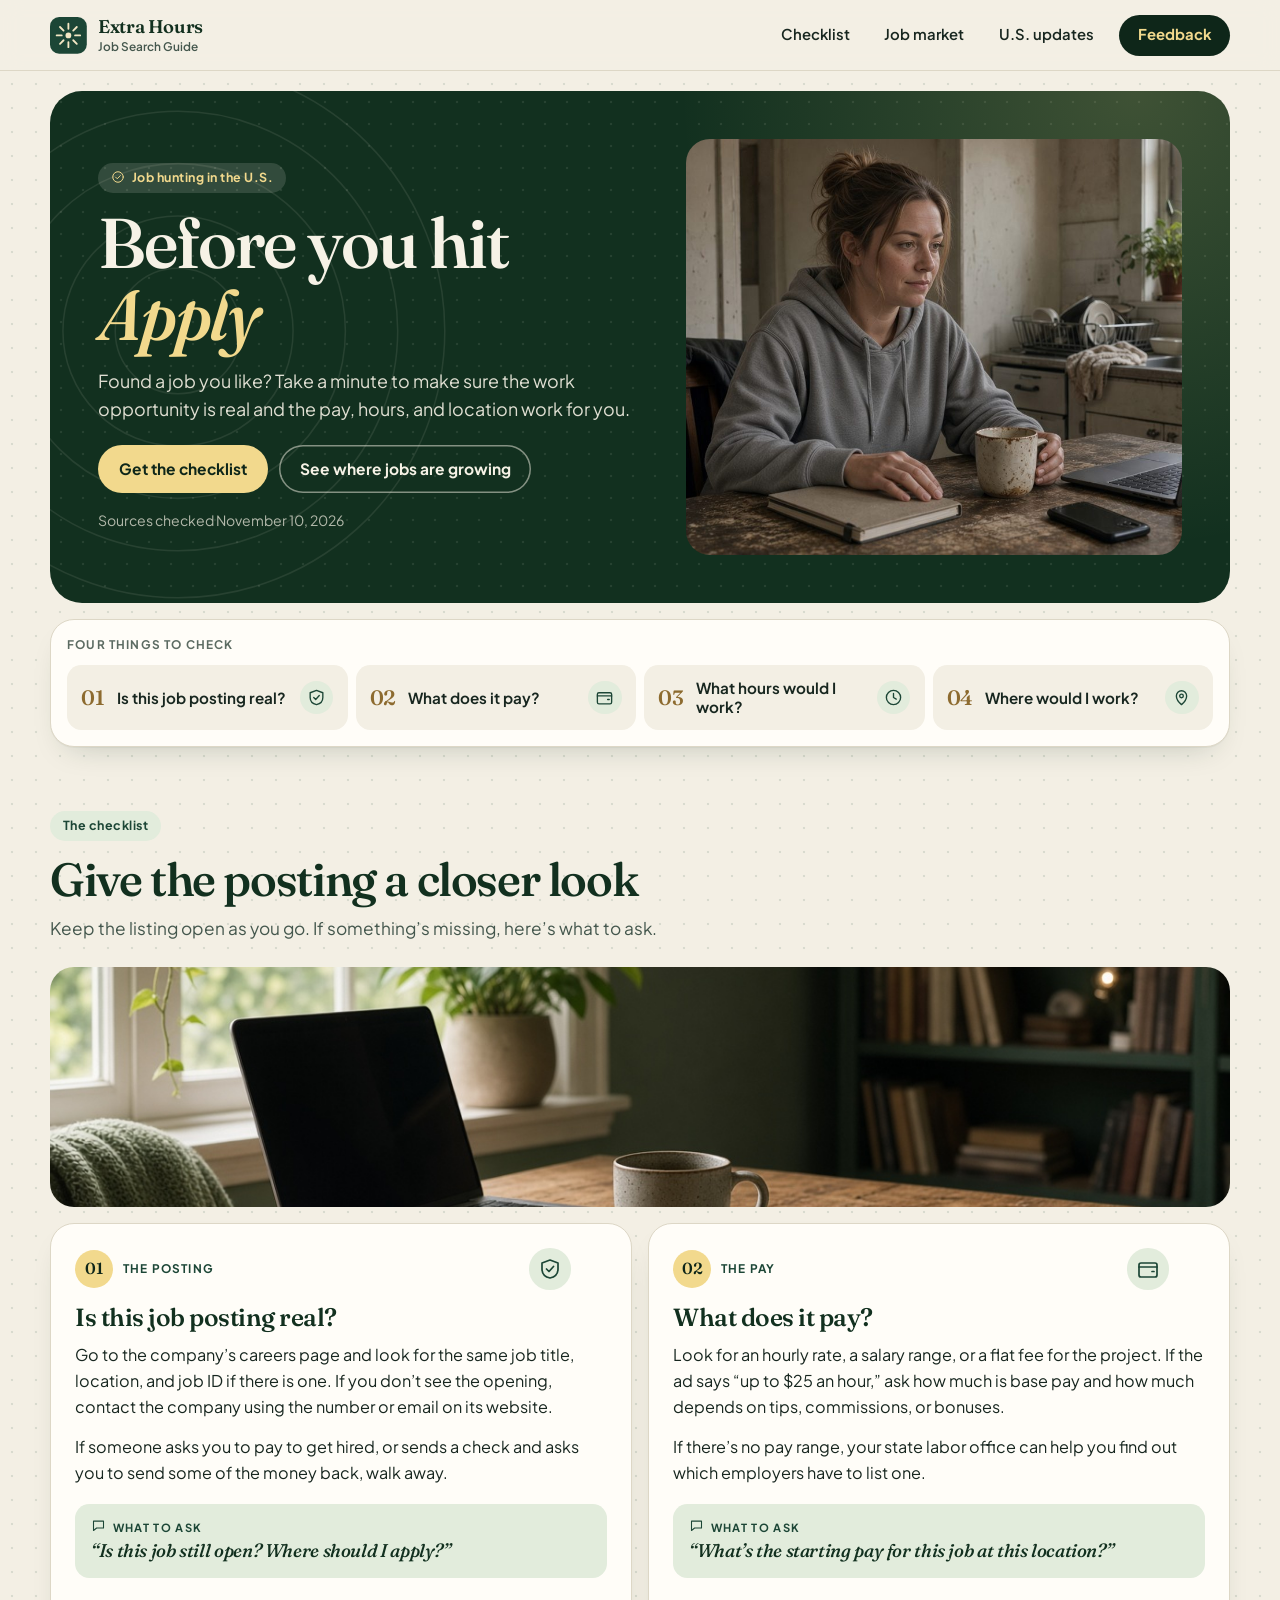
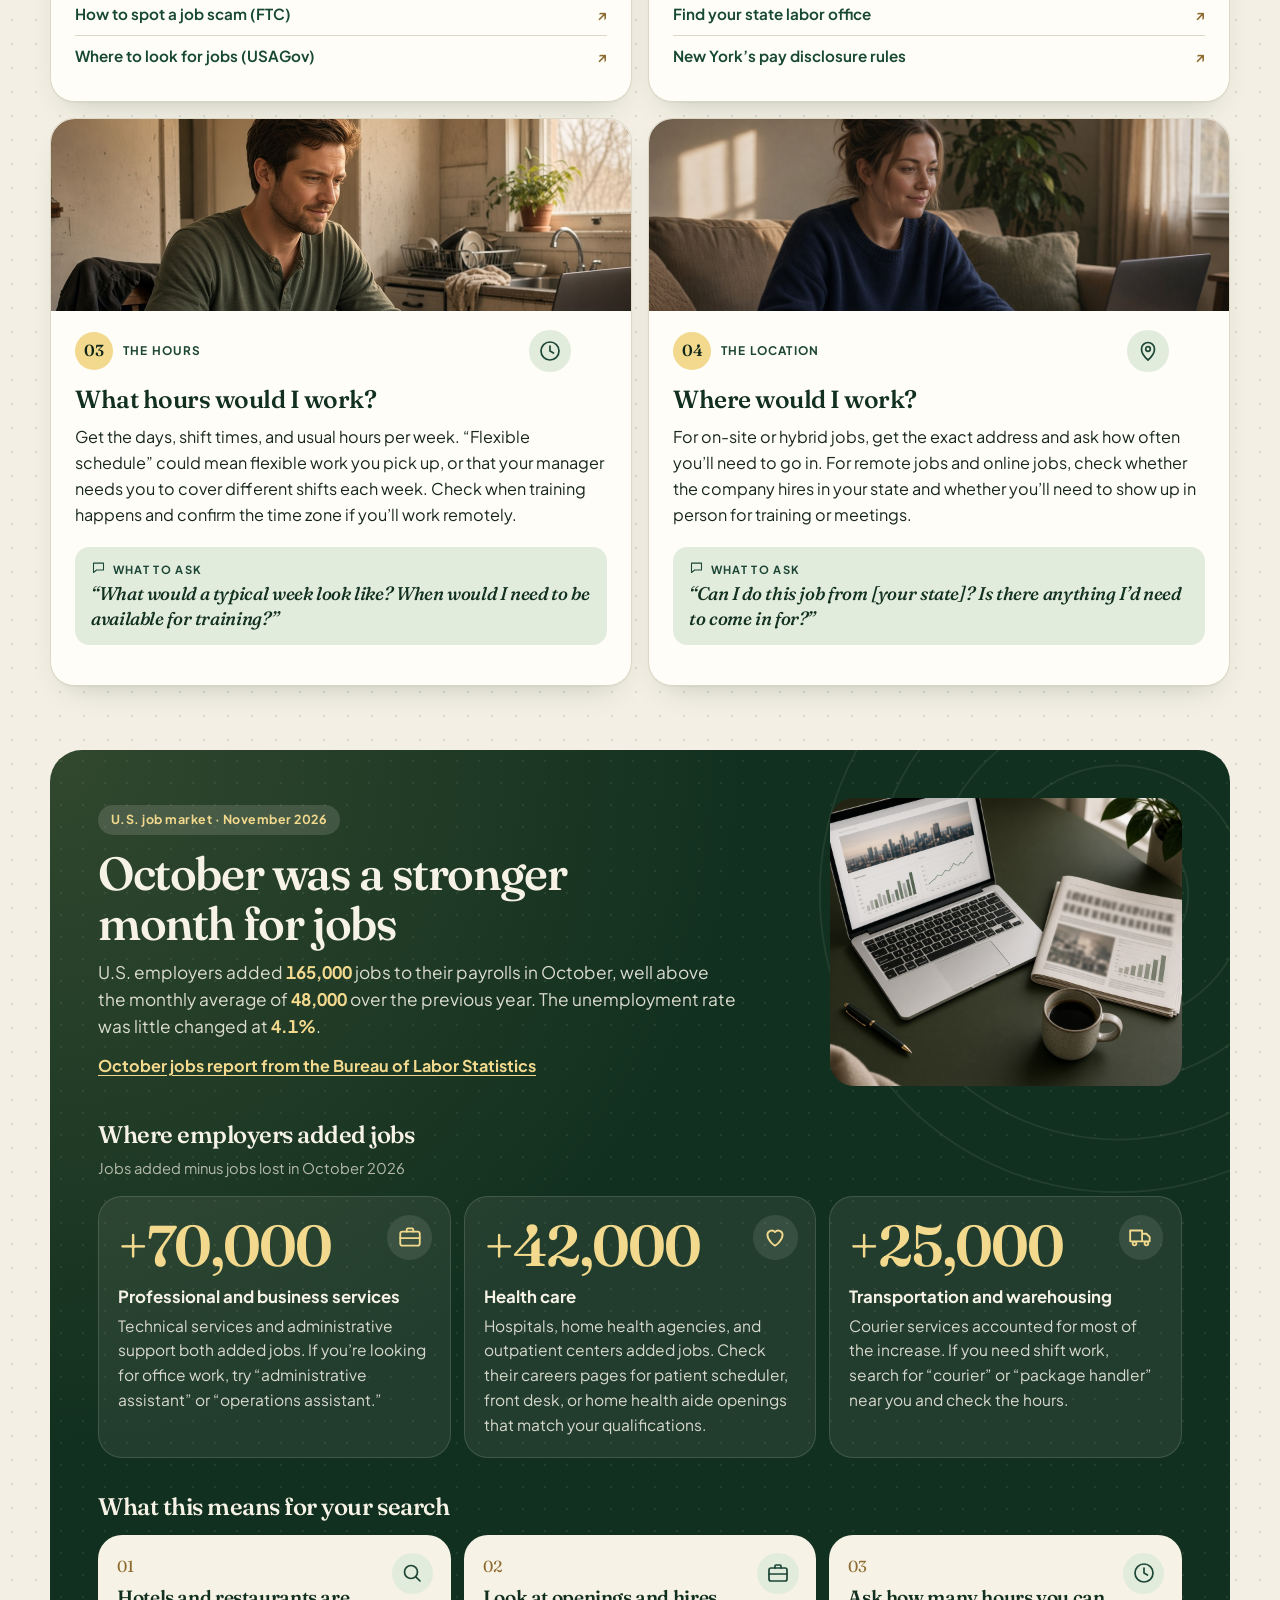
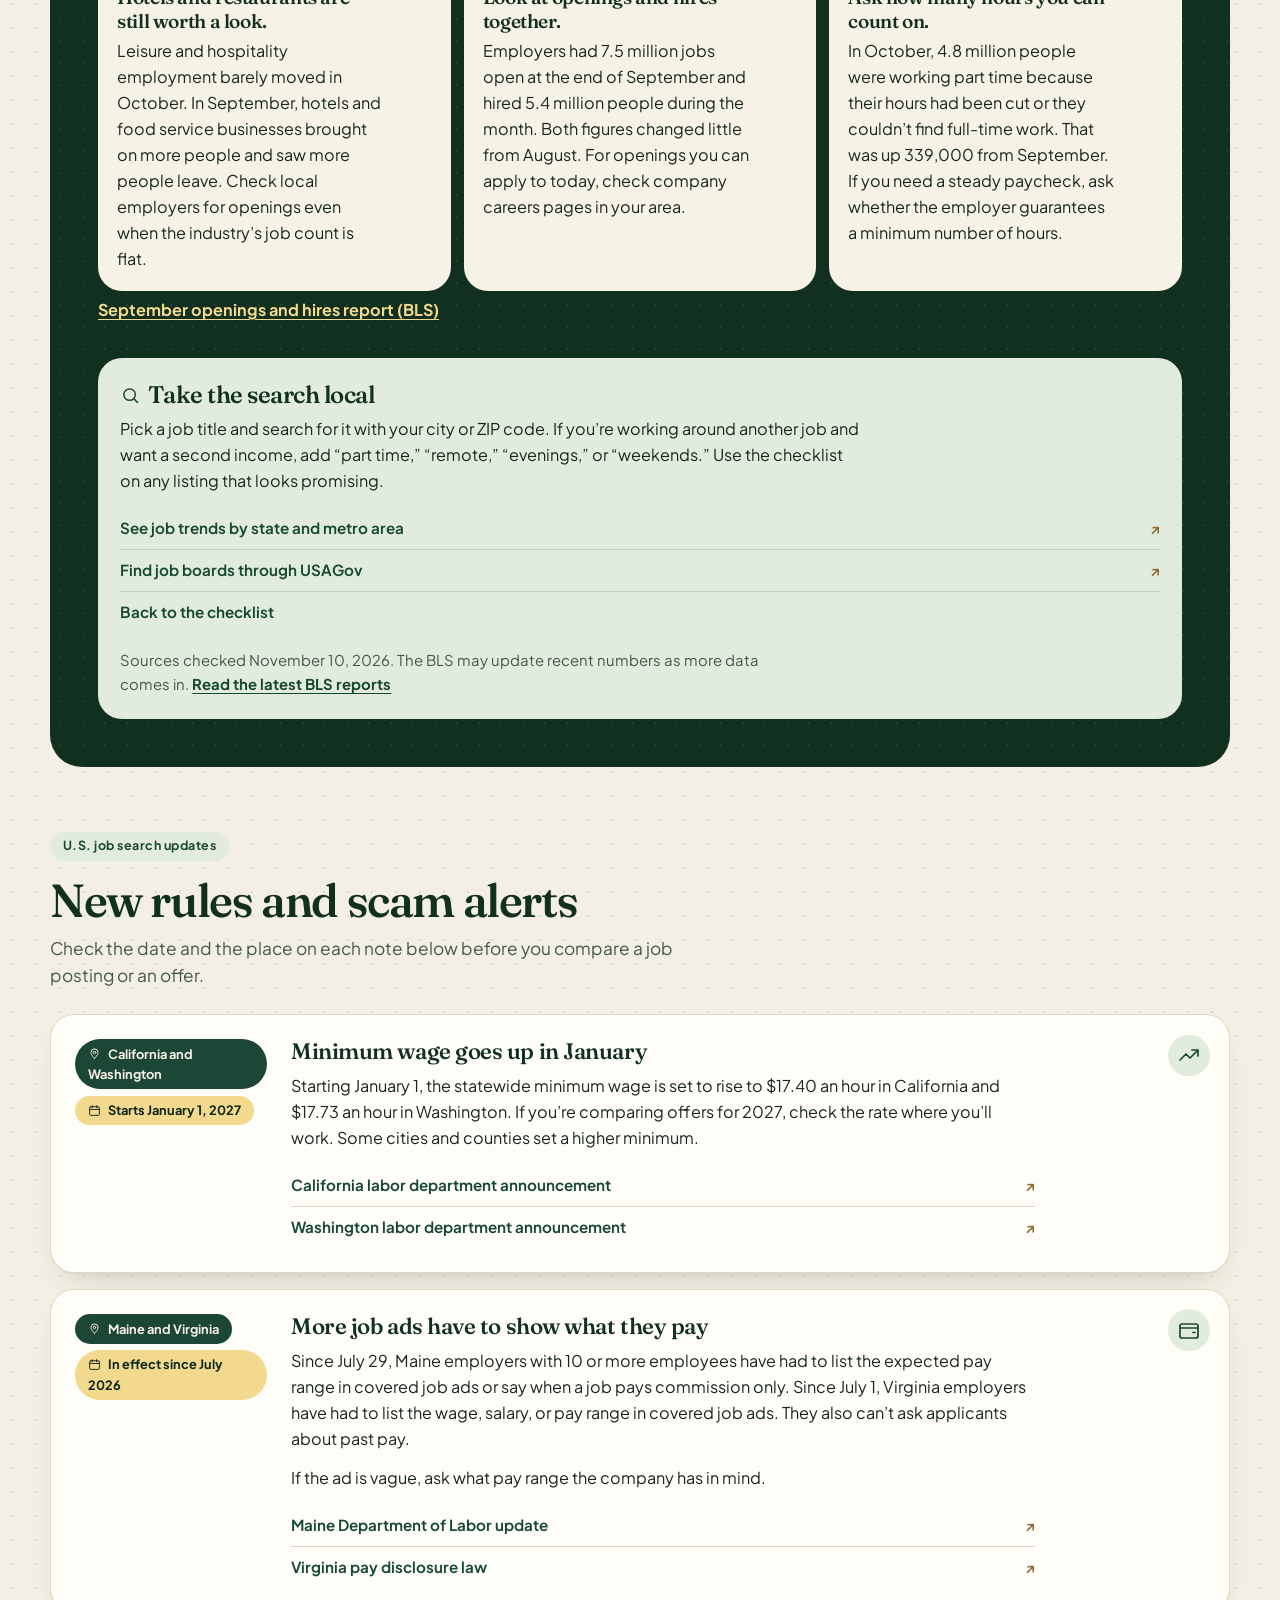
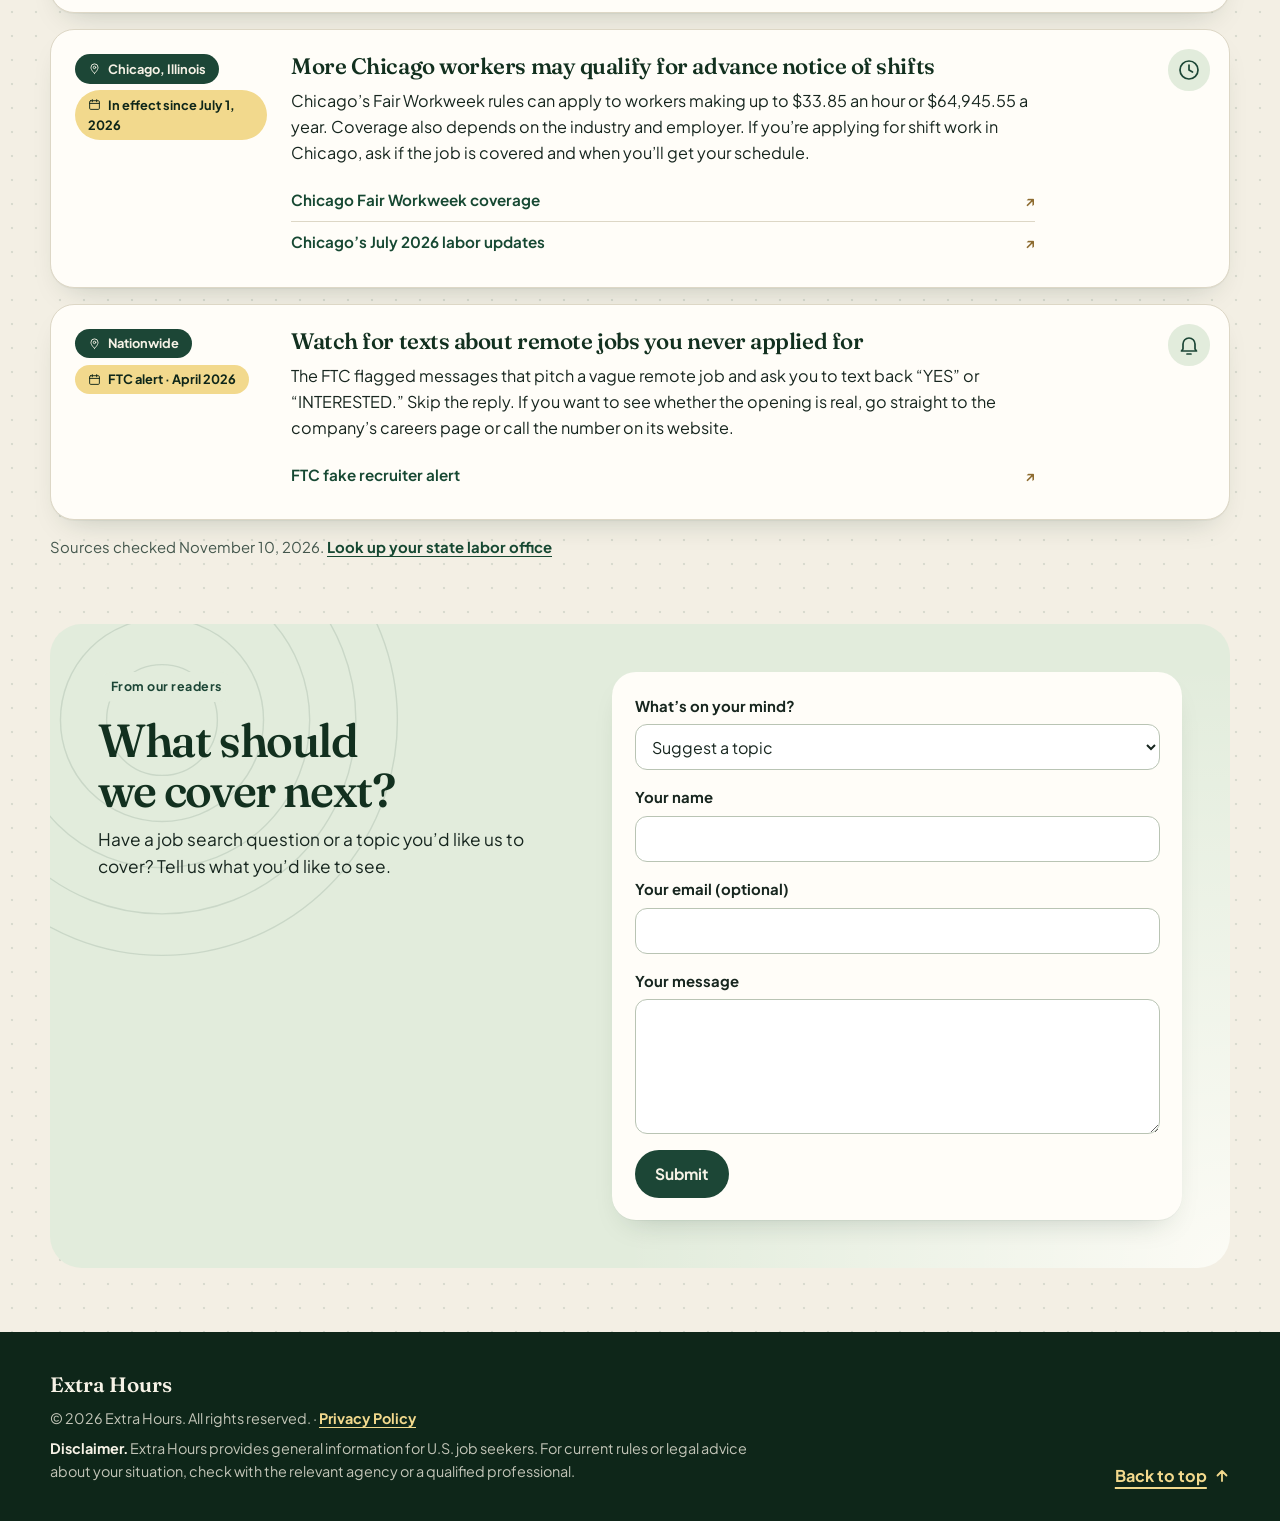
==== index.html @ 5a6d3e0e "Add thank-you and privacy-policy pages and rename the CSS and JS files. Co-authored-by: minmin-mao <" ====
<!DOCTYPE html>
<html lang="en">
<head>
  <meta charset="utf-8">
  <meta name="viewport" content="width=device-width, initial-scale=1">
  <title>Before you hit Apply — Extra Hours Job Search Guide</title>
  <meta name="description" content="Found a job you like? Take a minute to make sure the listing is real and the pay, hours, and location work for you.">
  <meta name="theme-color" content="#1c4636">
  <link rel="icon" href="favicon.svg" type="image/svg+xml">
  <link rel="preconnect" href="https://fonts.googleapis.com">
  <link rel="preconnect" href="https://fonts.gstatic.com" crossorigin>
  <link href="https://fonts.googleapis.com/css2?family=Fraunces:ital,opsz,wght@0,9..144,500;0,9..144,600;1,9..144,500&family=Plus+Jakarta+Sans:wght@400;500;600;700;800&display=swap" rel="stylesheet">
  <link rel="stylesheet" href="uss-style.css">
</head>
<body>
  <div id="top"></div>
  <a class="skip-link" href="#main">Skip to main content</a>

  <header class="site-header">
    <div class="wrap header-inner">
      <a class="brand" href="#top">
        <svg class="mark" viewBox="0 0 32 32" aria-hidden="true">
          <rect width="32" height="32" rx="8" fill="#1c4636"/>
          <g fill="none" stroke="#f4e7c4" stroke-width="1.6" stroke-linecap="round">
            <path d="M16 5.8v4.4M16 21.8v4.4M5.8 16h4.4M21.8 16h4.4"/>
            <path d="M8.7 8.7l3.1 3.1M20.2 20.2l3.1 3.1M23.3 8.7l-3.1 3.1M11.8 20.2l-3.1 3.1"/>
          </g>
          <circle cx="16" cy="16" r="2.5" fill="#f4e7c4"/>
        </svg>
        <span class="brand-text">
          <span class="brand-name">Extra Hours</span>
          <span class="brand-sub">Job Search Guide</span>
        </span>
      </a>
      <nav class="site-nav" aria-label="Page">
        <a href="#checklist" data-nav="checklist">Checklist</a>
        <a href="#market" data-nav="market">Job market</a>
        <a href="#updates" data-nav="updates">U.S. updates</a>
        <a class="nav-cta" href="#feedback" data-nav="feedback">Feedback</a>
      </nav>
    </div>
  </header>

  <main id="main">
    <div class="page">
      <section class="hero" aria-labelledby="page-title">
        <div class="hero-copy">
          <p class="chip">Job hunting in the U.S.</p>
          <h1 id="page-title">Before you hit <em>Apply</em></h1>
          <p class="lede">Found a job you like? Take a minute to make sure the work opportunity is real and the pay, hours, and location work for you.</p>
          <p class="hero-actions">
            <a class="button" href="#checklist">Get the checklist</a>
            <a class="button button-ghost" href="#market">See where jobs are growing</a>
          </p>
          <p class="checked-on">Sources checked November 10, 2026</p>
        </div>
        <figure class="hero-photo">
          <img src="images/pause-before-apply.jpg" width="1280" height="720" alt="A woman at her kitchen table pauses in front of a laptop before applying for a job.">
        </figure>
      </section>

      <nav class="quick" aria-label="Four things to check">
        <p class="quick-label">Four things to check</p>
        <ol class="quick-list">
          <li><a href="#posting" data-section-link="posting"><span class="num">01</span><span>Is this job posting real?</span></a></li>
          <li><a href="#pay" data-section-link="pay"><span class="num">02</span><span>What does it pay?</span></a></li>
          <li><a href="#hours" data-section-link="hours"><span class="num">03</span><span>What hours would I work?</span></a></li>
          <li><a href="#location" data-section-link="location"><span class="num">04</span><span>Where would I work?</span></a></li>
        </ol>
      </nav>

      <div class="sheet-main">
        <section class="section" id="checklist" data-section="checklist">
          <p class="chip">The checklist</p>
          <h2>Give the posting a closer look</h2>
          <p class="section-lede">Keep the listing open as you go. If something’s missing, here’s what to ask.</p>
          <div class="check-grid">
            <figure class="check-photo">
              <img src="images/calm-laptop-nook.jpg" width="1280" height="720" alt="An open laptop, a mug, and a notebook on a wooden table beside a sunny window.">
            </figure>

          <article class="entry card" id="posting" data-section="posting">
            <p class="step"><span>01</span> The posting</p>
            <h3>Is this job posting real?</h3>
            <p>Go to the company’s careers page and look for the same job title, location, and job ID if there is one. If you don’t see the opening, contact the company using the number or email on its website.</p>
            <p>If someone asks you to pay to get hired, or sends a check and asks you to send some of the money back, walk away.</p>
            <blockquote class="ask">
              <p class="ask-label">What to ask</p>
              <p>“Is this job still open? Where should I apply?”</p>
            </blockquote>
            <ul class="resources">
              <li><a href="https://consumer.ftc.gov/consumer-alerts/2018/09/anatomy-fake-check-scam" target="_blank" rel="noopener noreferrer">How to spot a job scam (FTC)<span class="visually-hidden"> (opens in a new tab)</span></a></li>
              <li><a href="https://www.usa.gov/job-search" target="_blank" rel="noopener noreferrer">Where to look for jobs (USAGov)<span class="visually-hidden"> (opens in a new tab)</span></a></li>
            </ul>
          </article>

          <article class="entry card" id="pay" data-section="pay">
            <p class="step"><span>02</span> The pay</p>
            <h3>What does it pay?</h3>
            <p>Look for an hourly rate, a salary range, or a flat fee for the project. If the ad says “up to $25 an hour,” ask how much is base pay and how much depends on tips, commissions, or bonuses.</p>
            <p>If there’s no pay range, your state labor office can help you find out which employers have to list one.</p>
            <blockquote class="ask">
              <p class="ask-label">What to ask</p>
              <p>“What’s the starting pay for this job at this location?”</p>
            </blockquote>
            <ul class="resources">
              <li><a href="https://www.dol.gov/agencies/whd/state/contacts" target="_blank" rel="noopener noreferrer">Find your state labor office<span class="visually-hidden"> (opens in a new tab)</span></a></li>
              <li><a href="https://dol.ny.gov/pay-transparency" target="_blank" rel="noopener noreferrer">New York’s pay disclosure rules<span class="visually-hidden"> (opens in a new tab)</span></a></li>
            </ul>
          </article>

          <article class="entry card" id="hours" data-section="hours">
            <figure class="card-photo">
              <img src="images/shift-start.jpg" width="1024" height="768" alt="A man checks a laptop and phone at his kitchen table.">
            </figure>
            <p class="step"><span>03</span> The hours</p>
            <h3>What hours would I work?</h3>
            <p>Get the days, shift times, and usual hours per week. “Flexible schedule” could mean flexible work you pick up, or that your manager needs you to cover different shifts each week. Check when training happens and confirm the time zone if you’ll work remotely.</p>
            <blockquote class="ask">
              <p class="ask-label">What to ask</p>
              <p>“What would a typical week look like? When would I need to be available for training?”</p>
            </blockquote>
          </article>

          <article class="entry card" id="location" data-section="location">
            <p class="step"><span>04</span> The location</p>
            <h3>Where would I work?</h3>
            <p>For on-site or hybrid jobs, get the exact address and ask how often you’ll need to go in. For remote jobs and online jobs, check whether the company hires in your state and whether you’ll need to show up in person for training or meetings.</p>
            <blockquote class="ask">
              <p class="ask-label">What to ask</p>
              <p>“Can I do this job from [your state]? Is there anything I’d need to come in for?”</p>
            </blockquote>
            <figure class="card-photo-end">
              <img src="images/arriving-at-work.jpg" width="1280" height="720" alt="A woman works on a laptop at her living-room table.">
            </figure>
          </article>
          </div>
        </section>

        <section class="section band" id="market" data-section="market">
          <div class="market-open">
            <div class="market-lead">
              <p class="chip">U.S. job market · November 2026</p>
              <h2>October was a stronger month for jobs</h2>
              <p class="section-lede">U.S. employers added <strong>165,000</strong> jobs to their payrolls in October, well above the monthly average of <strong>48,000</strong> over the previous year. The unemployment rate was little changed at <strong>4.1%</strong>.</p>
              <p class="source-link"><a href="https://www.bls.gov/news.release/empsit.nr0.htm" target="_blank" rel="noopener noreferrer">October jobs report from the Bureau of Labor Statistics<span class="visually-hidden"> (opens in a new tab)</span></a></p>
            </div>
            <figure class="market-photo">
              <img src="images/jobs-news-desk.jpg" width="1024" height="768" alt="A laptop showing job market charts next to a newspaper and a cup of coffee.">
            </figure>
          </div>

          <div class="market-block gains">
            <h3>Where employers added jobs</h3>
            <p class="meta-line">Jobs added minus jobs lost in October 2026</p>
            <div class="industries">
              <article class="industry">
                <p class="delta">+70,000</p>
                <div>
                  <h4>Professional and business services</h4>
                  <p>Technical services and administrative support both added jobs. If you’re looking for office work, try “administrative assistant” or “operations assistant.”</p>
                </div>
              </article>
              <article class="industry">
                <p class="delta">+42,000</p>
                <div>
                  <h4>Health care</h4>
                  <p>Hospitals, home health agencies, and outpatient centers added jobs. Check their careers pages for patient scheduler, front desk, or home health aide openings that match your qualifications.</p>
                </div>
              </article>
              <article class="industry">
                <p class="delta">+25,000</p>
                <div>
                  <h4>Transportation and warehousing</h4>
                  <p>Courier services accounted for most of the increase. If you need shift work, search for “courier” or “package handler” near you and check the hours.</p>
                </div>
              </article>
            </div>
          </div>

          <div class="market-block market-notes">
            <h3>What this means for your search</h3>
            <ul class="meaning">
              <li><strong>Hotels and restaurants are still worth a look.</strong> Leisure and hospitality employment barely moved in October. In September, hotels and food service businesses brought on more people and saw more people leave. Check local employers for openings even when the industry’s job count is flat.</li>
              <li><strong>Look at openings and hires together.</strong> Employers had 7.5 million jobs open at the end of September and hired 5.4 million people during the month. Both figures changed little from August. For openings you can apply to today, check company careers pages in your area.</li>
              <li><strong>Ask how many hours you can count on.</strong> In October, 4.8 million people were working part time because their hours had been cut or they couldn’t find full-time work. That was up 339,000 from September. If you need a steady paycheck, ask whether the employer guarantees a minimum number of hours.</li>
            </ul>
            <p class="source-link"><a href="https://www.bls.gov/news.release/jolts.nr0.htm" target="_blank" rel="noopener noreferrer">September openings and hires report (BLS)<span class="visually-hidden"> (opens in a new tab)</span></a></p>
          </div>

          <div class="local">
            <h3>Take the search local</h3>
            <p>Pick a job title and search for it with your city or ZIP code. If you’re working around another job and want a second income, add “part time,” “remote,” “evenings,” or “weekends.” Use the checklist on any listing that looks promising.</p>
            <ul class="resources">
              <li><a href="https://www.bls.gov/sae/" target="_blank" rel="noopener noreferrer">See job trends by state and metro area<span class="visually-hidden"> (opens in a new tab)</span></a></li>
              <li><a href="https://www.usa.gov/job-search" target="_blank" rel="noopener noreferrer">Find job boards through USAGov<span class="visually-hidden"> (opens in a new tab)</span></a></li>
              <li><a href="#checklist">Back to the checklist</a></li>
            </ul>
            <p class="source-note">Sources checked November 10, 2026. The BLS may update recent numbers as more data comes in. <a href="https://www.bls.gov/news.release/" target="_blank" rel="noopener noreferrer">Read the latest BLS reports<span class="visually-hidden"> (opens in a new tab)</span></a></p>
          </div>
        </section>

        <section class="section" id="updates" data-section="updates">
          <p class="chip">U.S. job search updates</p>
          <h2>New rules and scam alerts</h2>
          <p class="section-lede">Check the date and the place on each note below before you compare a job posting or an offer.</p>

          <article class="rule card">
            <div class="rule-meta">
              <p class="place">California and Washington</p>
              <p class="when">Starts January 1, 2027</p>
            </div>
            <div class="rule-body">
              <h3>Minimum wage goes up in January</h3>
              <p>Starting January 1, the statewide minimum wage is set to rise to $17.40 an hour in California and $17.73 an hour in Washington. If you’re comparing offers for 2027, check the rate where you’ll work. Some cities and counties set a higher minimum.</p>
              <ul class="resources">
                <li><a href="https://www.dir.ca.gov/dlse/faq_minimumwage.htm" target="_blank" rel="noopener noreferrer">California labor department announcement<span class="visually-hidden"> (opens in a new tab)</span></a></li>
                <li><a href="https://www.lni.wa.gov/workers-rights/wages/minimum-wage/" target="_blank" rel="noopener noreferrer">Washington labor department announcement<span class="visually-hidden"> (opens in a new tab)</span></a></li>
              </ul>
            </div>
          </article>

          <article class="rule card">
            <div class="rule-meta">
              <p class="place">Maine and Virginia</p>
              <p class="when">In effect since July 2026</p>
            </div>
            <div class="rule-body">
              <h3>More job ads have to show what they pay</h3>
              <p>Since July 29, Maine employers with 10 or more employees have had to list the expected pay range in covered job ads or say when a job pays commission only. Since July 1, Virginia employers have had to list the wage, salary, or pay range in covered job ads. They also can’t ask applicants about past pay.</p>
              <p>If the ad is vague, ask what pay range the company has in mind.</p>
              <ul class="resources">
                <li><a href="https://www.maine.gov/labor/news_events/article.shtml?id=13356290" target="_blank" rel="noopener noreferrer">Maine Department of Labor update<span class="visually-hidden"> (opens in a new tab)</span></a></li>
                <li><a href="https://doli.virginia.gov/2026/07/01/employment-law-updates-new-legislation-protecting-virginia-workers-applies-beginning-july-1-2026/" target="_blank" rel="noopener noreferrer">Virginia pay disclosure law<span class="visually-hidden"> (opens in a new tab)</span></a></li>
              </ul>
            </div>
          </article>

          <article class="rule card">
            <div class="rule-meta">
              <p class="place">Chicago, Illinois</p>
              <p class="when">In effect since July 1, 2026</p>
            </div>
            <div class="rule-body">
              <h3>More Chicago workers may qualify for advance notice of shifts</h3>
              <p>Chicago’s Fair Workweek rules can apply to workers making up to $33.85 an hour or $64,945.55 a year. Coverage also depends on the industry and employer. If you’re applying for shift work in Chicago, ask if the job is covered and when you’ll get your schedule.</p>
              <ul class="resources">
                <li><a href="https://www.chicago.gov/city/en/depts/bacp/supp_info/fairworkweek.html" target="_blank" rel="noopener noreferrer">Chicago Fair Workweek coverage<span class="visually-hidden"> (opens in a new tab)</span></a></li>
                <li><a href="https://www.chicago.gov/content/dam/city/depts/bacp/OSL/2026_FWW%20Notice_English_v2.pdf" target="_blank" rel="noopener noreferrer">Chicago’s July 2026 labor updates<span class="visually-hidden"> (opens in a new tab)</span></a></li>
              </ul>
            </div>
          </article>

          <article class="rule card">
            <div class="rule-meta">
              <p class="place">Nationwide</p>
              <p class="when">FTC alert · April 2026</p>
            </div>
            <div class="rule-body">
              <h3>Watch for texts about remote jobs you never applied for</h3>
              <p>The FTC flagged messages that pitch a vague remote job and ask you to text back “YES” or “INTERESTED.” Skip the reply. If you want to see whether the opening is real, go straight to the company’s careers page or call the number on its website.</p>
              <ul class="resources">
                <li><a href="https://reportfraud.ftc.gov/" target="_blank" rel="noopener noreferrer">FTC fake recruiter alert<span class="visually-hidden"> (opens in a new tab)</span></a></li>
              </ul>
            </div>
          </article>

          <p class="source-note">Sources checked November 10, 2026. <a href="https://www.dol.gov/agencies/whd/state/contacts" target="_blank" rel="noopener noreferrer">Look up your state labor office<span class="visually-hidden"> (opens in a new tab)</span></a></p>
        </section>

        <section class="section feedback" id="feedback" data-section="feedback">
          <div class="feedback-copy">
            <p class="chip">From our readers</p>
            <h2>What should we cover next?</h2>
            <p class="section-lede">Have a job search question or a topic you’d like us to cover? Tell us what you’d like to see.</p>
          </div>
          <form class="note-form" id="note-form" action="#feedback" method="post">
            <p id="form-status" class="form-status" role="status" tabindex="-1"></p>
            <div class="field">
              <label for="topic">What’s on your mind?</label>
              <select id="topic" name="topic">
                <option value="" selected>Suggest a topic</option>
                <option>Is this job posting real?</option>
                <option>What does it pay?</option>
                <option>What hours would I work?</option>
                <option>Where would I work?</option>
                <option>Job market</option>
                <option>New rules and scam alerts</option>
              </select>
            </div>
            <div class="field">
              <label for="name">Your name</label>
              <input id="name" name="name" type="text" autocomplete="name" required>
            </div>
            <div class="field">
              <label for="email">Your email (optional)</label>
              <input id="email" name="email" type="email" autocomplete="email" inputmode="email">
            </div>
            <div class="field">
              <label for="message">Your message</label>
              <textarea id="message" name="message" rows="5" required></textarea>
            </div>
            <button class="button" type="submit">Submit</button>
          </form>
        </section>
      </div>
    </div>
  </main>

  <footer class="site-footer">
    <div class="wrap footer-inner">
      <div class="footer-copy">
        <p class="footer-brand">Extra Hours</p>
        <p>© 2026 Extra Hours. All rights reserved. · <a class="footer-link" href="privacy-policy/">Privacy Policy</a></p>
        <p class="disclaimer"><strong>Disclaimer.</strong> Extra Hours provides general information for U.S. job seekers. For current rules or legal advice about your situation, check with the relevant agency or a qualified professional.</p>
      </div>
      <a class="to-top" href="#top">Back to top <svg class="to-top-icon" viewBox="0 0 16 16" width="16" height="16" aria-hidden="true" focusable="false"><path d="M8 13V3M3.5 7.5L8 3l4.5 4.5" fill="none" stroke="currentColor" stroke-width="1.8" stroke-linecap="round" stroke-linejoin="round"/></svg></a>
    </div>
  </footer>

  <script src="uss-script.js"></script>
</body>
</html>
---- uss-style.css ----
:root {
  --ink: #17261f;
  --muted: #44574d;
  --faint: #5c6b62;
  --forest: #1c4636;
  --forest-deep: #12301f;
  --forest-ink: #0e2619;
  --link: #164832;
  --paper: #f3efe4;
  --card: #fffdf8;
  --sage: #e2ecdc;
  --line: #ddd7c6;
  --brass: #8d6b2f;
  --sun: #f2d98d;
  --cream: #f6f2e6;
  --radius: 1.5rem;
  --radius-sm: 0.9rem;
  --shadow: 0 1px 0 rgba(18, 48, 31, 0.04), 0 14px 32px -18px rgba(18, 48, 31, 0.28);
  --measure: 62ch;
  font-family: "Plus Jakarta Sans", "Segoe UI", "Helvetica Neue", Arial, sans-serif;
  color: var(--ink);
  background: var(--paper);
}

*,
*::before,
*::after {
  box-sizing: border-box;
}

html {
  scroll-behavior: smooth;
  scroll-padding-top: 6rem;
}

body {
  margin: 0;
  font-size: 1.0125rem;
  line-height: 1.6;
  background: var(--paper);
  color: var(--ink);
  text-rendering: optimizeLegibility;
}

h1, h2, h3, h4, .delta, .ask p:last-child, .num, .step span {
  font-family: Fraunces, "Iowan Old Style", Palatino, Georgia, serif;
  font-optical-sizing: auto;
  font-weight: 560;
  letter-spacing: -0.02em;
  color: var(--forest-deep);
}

h1, h2, h3, h4, p {
  margin-top: 0;
}

p {
  margin-bottom: 0.85rem;
}

a {
  color: var(--link);
}

img, svg {
  display: block;
  max-width: 100%;
}

.skip-link {
  position: absolute;
  left: 1rem;
  top: -4rem;
  background: var(--forest);
  color: var(--cream);
  padding: 0.6rem 0.9rem;
  border-radius: 0.5rem;
  z-index: 20;
}

.skip-link:focus {
  top: 0.75rem;
}

.visually-hidden {
  position: absolute;
  width: 1px;
  height: 1px;
  padding: 0;
  margin: -1px;
  overflow: hidden;
  clip: rect(0, 0, 0, 0);
  white-space: nowrap;
  border: 0;
}

.wrap {
  width: min(1180px, calc(100% - 2rem));
  margin-inline: auto;
}

/* Header */
.site-header {
  position: sticky;
  top: 0;
  z-index: 10;
  background: rgba(243, 239, 228, 0.92);
  backdrop-filter: blur(10px);
  border-bottom: 1px solid var(--line);
}

.header-inner {
  display: flex;
  align-items: center;
  justify-content: space-between;
  gap: 0.5rem 1.25rem;
  min-height: 4.4rem;
  padding-block: 0.6rem;
}

.brand {
  display: flex;
  align-items: center;
  gap: 0.7rem;
  color: inherit;
  text-decoration: none;
  min-width: 0;
}

.mark {
  width: 2.3rem;
  height: 2.3rem;
  flex: none;
}

.brand-text {
  display: flex;
  flex-direction: column;
  line-height: 1.1;
}

.brand-name {
  font-family: Fraunces, Georgia, serif;
  font-weight: 600;
  font-size: 1.15rem;
  letter-spacing: -0.02em;
  color: var(--forest-deep);
}

.brand-sub {
  margin-top: 0.15rem;
  font-size: 0.74rem;
  font-weight: 600;
  color: var(--muted);
}

.site-nav {
  display: flex;
  flex-wrap: wrap;
  gap: 0.25rem;
  margin-left: auto;
}

.site-nav a {
  color: var(--ink);
  text-decoration: none;
  font-weight: 600;
  font-size: 0.93rem;
  padding: 0.5rem 0.95rem;
  border-radius: 999px;
}

.site-nav a:hover {
  background: rgba(28, 70, 54, 0.08);
}

.site-nav a[aria-current="true"] {
  background: var(--forest);
  color: var(--cream);
}

.site-nav a.nav-cta {
  margin-left: 0.4rem;
  padding: 0.55rem 1.15rem;
  background: var(--forest);
  color: var(--cream);
  font-weight: 700;
}

.site-nav a.nav-cta:hover,
.site-nav a.nav-cta[aria-current="true"] {
  background: var(--forest-ink);
  color: var(--sun);
}

/* Layout */
.page {
  width: min(1180px, calc(100% - 2rem));
  margin: 1.25rem auto 0;
}

.sheet-main {
  min-width: 0;
}

.chip {
  display: inline-block;
  margin: 0 0 0.9rem;
  padding: 0.3rem 0.8rem;
  border-radius: 999px;
  background: var(--sage);
  color: var(--forest);
  font-size: 0.78rem;
  font-weight: 700;
  letter-spacing: 0.04em;
}

/* Hero */
.hero {
  display: grid;
  gap: 1.5rem;
  padding: 1.5rem;
  border-radius: calc(var(--radius) + 0.5rem);
  background: var(--forest-deep);
  color: var(--cream);
  overflow: hidden;
}

.hero .chip {
  background: rgba(246, 242, 230, 0.14);
  color: var(--sun);
}

.hero h1 {
  margin: 0 0 1rem;
  font-size: clamp(2.4rem, 7vw, 4.4rem);
  line-height: 1.02;
  letter-spacing: -0.03em;
  color: var(--cream);
}

.hero h1 em {
  font-style: italic;
  color: var(--sun);
}

.lede {
  font-size: 1.12rem;
  line-height: 1.55;
  max-width: 34rem;
  color: rgba(246, 242, 230, 0.9);
}

.hero-actions {
  display: flex;
  flex-wrap: wrap;
  gap: 0.7rem;
  margin: 1.4rem 0 1rem;
}

.checked-on {
  margin: 0;
  color: rgba(246, 242, 230, 0.7);
  font-size: 0.88rem;
}

.hero-photo {
  margin: 0;
  border-radius: var(--radius);
  overflow: hidden;
  min-height: 15rem;
}

.hero-photo img {
  width: 100%;
  height: 100%;
  min-height: 15rem;
  object-fit: cover;
  object-position: 45% 30%;
}

/* Buttons */
.button {
  display: inline-flex;
  align-items: center;
  justify-content: center;
  min-height: 3rem;
  padding: 0.6rem 1.3rem;
  border: 0;
  border-radius: 999px;
  background: var(--sun);
  color: var(--forest-ink);
  font: 700 0.97rem/1 "Plus Jakarta Sans", sans-serif;
  text-decoration: none;
  cursor: pointer;
  transition: transform 0.15s ease, background 0.15s ease;
}

.button:hover {
  background: #ffe9a8;
  transform: translateY(-1px);
}

.button-ghost {
  background: transparent;
  color: var(--cream);
  box-shadow: inset 0 0 0 1.5px rgba(246, 242, 230, 0.5);
}

.button-ghost:hover {
  background: rgba(246, 242, 230, 0.12);
}

.note-form .button {
  background: var(--forest);
  color: var(--cream);
}

.note-form .button:hover {
  background: var(--forest-deep);
}

/* Quick jump strip */
.quick {
  margin-top: 1rem;
  padding: 1rem;
  background: var(--card);
  border: 1px solid var(--line);
  border-radius: var(--radius);
  box-shadow: var(--shadow);
}

.quick-label {
  margin: 0 0 0.6rem;
  font-size: 0.74rem;
  font-weight: 700;
  letter-spacing: 0.1em;
  text-transform: uppercase;
  color: var(--faint);
}

.quick-list {
  list-style: none;
  margin: 0;
  padding: 0;
  display: grid;
  gap: 0.5rem;
}

.quick-list a {
  display: flex;
  align-items: center;
  gap: 0.75rem;
  height: 100%;
  padding: 0.8rem 0.9rem;
  border-radius: var(--radius-sm);
  background: var(--paper);
  color: var(--ink);
  text-decoration: none;
  font-weight: 650;
  font-size: 0.95rem;
  line-height: 1.3;
  transition: background 0.15s ease;
}

.quick-list a:hover,
.quick-list a[aria-current="true"] {
  background: var(--sage);
}

.num {
  flex: none;
  font-size: 1.3rem;
  color: var(--brass);
}

/* Sections */
.section {
  padding-top: 4rem;
  scroll-margin-top: 5.5rem;
}

.section h2 {
  margin: 0 0 0.6rem;
  font-size: clamp(1.9rem, 4.2vw, 2.9rem);
  line-height: 1.08;
  letter-spacing: -0.03em;
  max-width: 17em;
  text-wrap: balance;
}

.section-lede {
  font-size: 1.08rem;
  line-height: 1.55;
  color: var(--muted);
  max-width: 40rem;
}

/* Checklist */
#checklist > .chip,
#checklist > h2,
#checklist > .section-lede {
  display: block;
}

#checklist > .chip {
  display: inline-block;
}

.check-grid {
  display: grid;
  gap: 1rem;
  margin-top: 1.6rem;
}

.check-photo {
  margin: 0;
  border-radius: var(--radius);
  overflow: hidden;
}

.check-photo img {
  width: 100%;
  height: 12rem;
  object-fit: cover;
  object-position: 50% 60%;
}

.card {
  scroll-margin-top: 5.5rem;
}

.entry {
  display: flex;
  flex-direction: column;
  padding: 1.5rem;
  background: var(--card);
  border: 1px solid var(--line);
  border-radius: var(--radius);
  box-shadow: var(--shadow);
}

.entry p,
.rule p,
.local p,
.industry p {
  max-width: var(--measure);
}

.entry h3 {
  margin: 0 0 0.7rem;
  font-size: 1.55rem;
  line-height: 1.15;
  text-wrap: balance;
}

.step {
  order: -1;
  display: flex;
  align-items: center;
  gap: 0.6rem;
  margin: 0 0 0.8rem;
  font-size: 0.74rem;
  font-weight: 700;
  letter-spacing: 0.1em;
  text-transform: uppercase;
  color: var(--forest);
}

.step span {
  display: inline-grid;
  place-items: center;
  min-width: 2.4rem;
  height: 2.4rem;
  padding: 0 0.5rem;
  border-radius: 999px;
  background: var(--sun);
  font-size: 1rem;
  letter-spacing: 0;
  color: var(--forest-ink);
  text-transform: none;
}

.card-photo,
.card-photo-end {
  order: -2;
  margin: -1.5rem -1.5rem 1.2rem;
  max-width: none;
  overflow: hidden;
  border-radius: var(--radius) var(--radius) 0 0;
}

.card-photo img,
.card-photo-end img {
  width: 100%;
  height: 11rem;
  object-fit: cover;
  object-position: 45% 25%;
}

.ask {
  margin: 0.3rem 0 1rem;
  padding: 0.85rem 1rem;
  border-radius: var(--radius-sm);
  background: var(--sage);
}

.ask-label {
  margin: 0 0 0.2rem;
  font-size: 0.7rem;
  font-weight: 700;
  letter-spacing: 0.12em;
  text-transform: uppercase;
  color: var(--forest);
}

.ask p:last-child {
  margin: 0;
  font-size: 1.15rem;
  font-style: italic;
  font-weight: 500;
  line-height: 1.35;
  color: var(--forest-deep);
}

.resources {
  list-style: none;
  margin: auto 0 0;
  padding: 0;
}

.resources li + li {
  border-top: 1px solid var(--line);
}

.resources a {
  display: flex;
  align-items: center;
  justify-content: space-between;
  gap: 1rem;
  padding: 0.65rem 0;
  font-weight: 650;
  font-size: 0.95rem;
  text-decoration: none;
  line-height: 1.35;
}

.resources a:hover {
  text-decoration: underline;
  text-underline-offset: 0.2em;
}

.resources a[target="_blank"]::after {
  content: "↗";
  flex: none;
  color: var(--brass);
  font-weight: 600;
}

/* Market band */
.band {
  margin-top: 4rem;
  padding: 1.5rem;
  border-radius: calc(var(--radius) + 0.5rem);
  background: var(--forest-deep);
  color: var(--cream);
}

.band h2,
.band h3,
.band h4,
.band .delta {
  color: var(--cream);
}

.band .chip {
  background: rgba(246, 242, 230, 0.14);
  color: var(--sun);
}

.band .section-lede {
  color: rgba(246, 242, 230, 0.88);
}

.band .section-lede strong {
  color: var(--sun);
  font-weight: 700;
  font-variant-numeric: tabular-nums;
}

.band a {
  color: var(--sun);
}

.market-open {
  display: grid;
  gap: 1.25rem;
}

.market-photo {
  margin: 0;
  border-radius: var(--radius);
  overflow: hidden;
}

.market-photo img {
  width: 100%;
  height: 14rem;
  object-fit: cover;
  object-position: 50% 45%;
}

.source-link {
  margin: 0.4rem 0 0;
}

.source-link a,
.source-note a {
  font-weight: 700;
  text-underline-offset: 0.2em;
}

.market-block {
  margin-top: 2.2rem;
}

.market-block h3,
.local h3,
.rule h3 {
  margin: 0 0 0.5rem;
  font-size: 1.5rem;
  line-height: 1.15;
  text-wrap: balance;
}

.meta-line {
  margin: 0 0 1rem;
  color: rgba(246, 242, 230, 0.7);
  font-size: 0.92rem;
}

.industries {
  display: grid;
  gap: 0.8rem;
}

.industry {
  display: flex;
  flex-direction: column;
  gap: 0.5rem;
  padding: 1.2rem;
  border-radius: var(--radius);
  background: rgba(246, 242, 230, 0.07);
  border: 1px solid rgba(246, 242, 230, 0.14);
}

.industry .delta {
  margin: 0 0 0.25rem;
  font-size: clamp(2.6rem, 7vw, 3.6rem);
  font-weight: 600;
  line-height: 1;
  letter-spacing: -0.035em;
  color: var(--sun) !important;
  font-variant-numeric: tabular-nums;
  white-space: nowrap;
}

.industry h4 {
  margin: 0 0 0.35rem;
  font-family: "Plus Jakarta Sans", sans-serif;
  font-size: 1.05rem;
  font-weight: 700;
  letter-spacing: 0;
  line-height: 1.3;
}

.industry p {
  margin: 0;
  color: rgba(246, 242, 230, 0.86);
  font-size: 0.97rem;
}

.meaning {
  margin: 0.9rem 0 0;
  padding: 0;
  list-style: none;
  counter-reset: point;
  display: grid;
  gap: 0.8rem;
}

.meaning li {
  padding: 1.2rem;
  border-radius: var(--radius);
  background: var(--cream);
  color: var(--ink);
}

.meaning li::before {
  counter-increment: point;
  content: counter(point, decimal-leading-zero);
  display: block;
  margin-bottom: 0.3rem;
  font-family: Fraunces, Georgia, serif;
  font-size: 1rem;
  color: var(--brass);
}

.meaning li strong {
  display: block;
  margin-bottom: 0.35rem;
  font-family: Fraunces, Georgia, serif;
  font-size: 1.2rem;
  font-weight: 560;
  letter-spacing: -0.02em;
  line-height: 1.25;
  color: var(--forest-deep);
}

.market-notes .source-link a {
  color: var(--sun);
}

.local {
  margin-top: 2.2rem;
  padding: 1.4rem;
  border-radius: var(--radius);
  background: var(--sage);
  color: var(--ink);
}

.local h3 {
  color: var(--forest-deep);
}

.local a {
  color: var(--link);
}

.local .resources li + li {
  border-top-color: rgba(18, 48, 31, 0.15);
}

.source-note {
  margin: 1rem 0 0;
  color: var(--muted);
  font-size: 0.93rem;
  max-width: 42rem;
}

/* Updates */
#updates .section-lede {
  margin-bottom: 1.6rem;
}

.rule {
  display: flex;
  flex-direction: column;
  gap: 0.8rem;
  margin-bottom: 1rem;
  padding: 1.5rem;
  background: var(--card);
  border: 1px solid var(--line);
  border-radius: var(--radius);
  box-shadow: var(--shadow);
}

.rule-meta {
  display: flex;
  flex-wrap: wrap;
  align-items: center;
  gap: 0.4rem 0.6rem;
}

.place {
  margin: 0;
  padding: 0.28rem 0.8rem;
  border-radius: 999px;
  background: var(--forest);
  color: var(--cream);
  font-size: 0.8rem;
  font-weight: 700;
}

.when {
  margin: 0;
  padding: 0.28rem 0.8rem;
  border-radius: 999px;
  background: var(--sun);
  color: var(--forest-ink);
  font-size: 0.8rem;
  font-weight: 700;
}

.rule h3 {
  font-size: 1.4rem;
}

.rule-body > .resources {
  margin-top: 0.8rem;
}

#updates > .source-note {
  margin-top: 0.4rem;
}

/* Feedback */
.feedback {
  display: grid;
  gap: 1.5rem;
  margin-bottom: 4rem;
  padding: 1.5rem;
  border-radius: calc(var(--radius) + 0.5rem);
  background: var(--sage);
  margin-top: 4rem;
}

.feedback-copy h2 {
  max-width: 12em;
}

.feedback-copy .section-lede {
  color: var(--ink);
}

.note-form {
  padding: 1.4rem;
  border-radius: var(--radius);
  background: var(--card);
  box-shadow: var(--shadow);
}

.field {
  display: flex;
  flex-direction: column;
  gap: 0.35rem;
  margin-bottom: 1rem;
}

.field label {
  font-weight: 700;
  font-size: 0.93rem;
}

input,
select,
textarea {
  width: 100%;
  border: 1.5px solid #b9c4b4;
  border-radius: 0.75rem;
  background: #fff;
  color: var(--ink);
  font: 400 1rem/1.4 "Plus Jakarta Sans", sans-serif;
  padding: 0.65rem 0.8rem;
  min-height: 2.9rem;
}

input:focus,
select:focus,
textarea:focus {
  border-color: var(--forest);
}

textarea {
  min-height: 8rem;
  resize: vertical;
}

.form-status:empty {
  display: none;
}

.form-status {
  margin: 0 0 1rem;
  padding: 0.75rem 0.9rem;
  border-radius: 0.75rem;
  background: var(--sage);
  border-left: 4px solid var(--forest);
}

/* Footer */
.site-footer {
  background: var(--forest-ink);
  color: var(--cream);
  padding: 2.2rem 0 2rem;
}

.footer-inner {
  display: flex;
  flex-wrap: wrap;
  align-items: flex-end;
  justify-content: space-between;
  gap: 1rem 2rem;
}

.footer-copy {
  max-width: 44rem;
}

.footer-copy p {
  margin: 0 0 0.4rem;
  font-size: 0.9rem;
  color: rgba(246, 242, 230, 0.78);
}

.footer-brand {
  font-family: Fraunces, Georgia, serif;
  font-size: 1.3rem !important;
  color: var(--cream) !important;
  font-weight: 600;
}

.disclaimer strong {
  color: var(--cream);
}

.to-top {
  display: inline-flex;
  align-items: center;
  gap: 0.45rem;
  margin-left: auto;
  color: var(--sun);
  font-weight: 700;
  text-decoration: underline;
  text-decoration-thickness: 1.5px;
  text-underline-offset: 0.3em;
  white-space: nowrap;
}

.to-top-icon {
  flex: none;
  transition: transform 0.15s ease;
}

.to-top:hover .to-top-icon {
  transform: translateY(-3px);
}

:focus-visible {
  outline: 3px solid var(--brass);
  outline-offset: 3px;
}

.hero :focus-visible,
.band :focus-visible,
.site-footer :focus-visible {
  outline-color: var(--sun);
}

/* Tablet and up */
@media (min-width: 720px) {
  .quick-list {
    grid-template-columns: repeat(4, 1fr);
  }

  .check-grid {
    grid-template-columns: repeat(2, minmax(0, 1fr));
  }

  .check-photo {
    grid-column: 1 / -1;
  }

  .check-photo img {
    height: 15rem;
  }

  .industries {
    grid-template-columns: repeat(3, minmax(0, 1fr));
  }

  .meaning {
    grid-template-columns: repeat(3, minmax(0, 1fr));
  }

  .rule {
    flex-direction: row;
    gap: 1.5rem;
  }

  .rule-meta {
    flex: none;
    width: 12rem;
    flex-direction: column;
    align-items: flex-start;
  }

  #updates .rule-body {
    min-width: 0;
  }
}

@media (min-width: 900px) {
  .site-nav {
    margin-left: auto;
  }

  .hero {
    grid-template-columns: minmax(0, 1.05fr) minmax(0, 0.95fr);
    align-items: stretch;
    gap: 2.5rem;
    padding: 3rem;
  }

  .hero-copy {
    align-self: center;
  }

  .hero-photo,
  .hero-photo img {
    min-height: 26rem;
  }

  .band,
  .feedback {
    padding: 3rem;
  }

  .market-open {
    grid-template-columns: minmax(0, 1fr) 22rem;
    align-items: center;
    gap: 2.5rem;
  }

  .market-photo img {
    height: 18rem;
  }

  .feedback {
    grid-template-columns: minmax(0, 0.9fr) minmax(0, 1.1fr);
    gap: 3rem;
    align-items: start;
  }
}

@media (min-width: 1100px) {
  .check-grid {
    grid-template-columns: repeat(2, minmax(0, 1fr));
  }

  .card-photo img,
  .card-photo-end img {
    height: 12rem;
  }
}

@media (max-width: 640px) {
  .header-inner {
    align-items: flex-start;
    flex-direction: column;
    padding-block: 0.65rem 0.5rem;
  }

  .site-nav {
    width: 100%;
    margin-left: 0;
    overflow-x: auto;
    flex-wrap: nowrap;
  }

  .site-nav a {
    white-space: nowrap;
  }

  .hero,
  .band,
  .feedback {
    padding: 1.2rem;
  }

  .hero-actions .button {
    width: 100%;
  }

  .resources a,
  .to-top,
  .button {
    min-height: 2.75rem;
  }

  .section {
    padding-top: 3rem;
  }
}

@media (prefers-reduced-motion: reduce) {
  html {
    scroll-behavior: auto;
  }

  .button,
  .to-top-icon {
    transition: none;
  }
}

@media print {
  .site-header,
  .quick,
  .note-form,
  .to-top {
    display: none;
  }

  body,
  .hero,
  .band,
  .site-footer {
    background: #fff;
    color: #000;
  }

  .hero h1,
  .hero .lede,
  .band h2,
  .band h3,
  .band h4,
  .band .section-lede {
    color: #000;
  }

  a[href^="http"]::after {
    content: " (" attr(href) ")";
    font-size: 0.85em;
    font-weight: 400;
  }
}

/* Icons and background detail */
body {
  background-image: radial-gradient(rgba(28, 70, 54, 0.12) 1.2px, transparent 1.6px);
  background-size: 24px 24px;
}

.hero,
.band,
.feedback,
.quick,
.entry,
.rule,
.industry,
.meaning li {
  position: relative;
}

.hero {
  background-image:
    radial-gradient(circle at 92% 0%, rgba(242, 217, 141, 0.2), transparent 38%),
    url("data:image/svg+xml,%3Csvg xmlns='http://www.w3.org/2000/svg' width='520' height='520' viewBox='0 0 520 520' fill='none' stroke='%23f6f2e6' stroke-opacity='0.09' stroke-width='1.5'%3E%3Ccircle cx='260' cy='260' r='60'/%3E%3Ccircle cx='260' cy='260' r='110'/%3E%3Ccircle cx='260' cy='260' r='160'/%3E%3Ccircle cx='260' cy='260' r='210'/%3E%3Ccircle cx='260' cy='260' r='255'/%3E%3C/svg%3E"),
    radial-gradient(rgba(246, 242, 230, 0.09) 1.2px, transparent 1.6px);
  background-size: auto, 34rem, 22px 22px;
  background-position: 0 0, -9rem 100%, 0 0;
  background-repeat: no-repeat, no-repeat, repeat;
}

.band {
  background-image:
    radial-gradient(circle at 0% 0%, rgba(242, 217, 141, 0.14), transparent 35%),
    url("data:image/svg+xml,%3Csvg xmlns='http://www.w3.org/2000/svg' width='520' height='520' viewBox='0 0 520 520' fill='none' stroke='%23f6f2e6' stroke-opacity='0.08' stroke-width='1.5'%3E%3Ccircle cx='260' cy='260' r='60'/%3E%3Ccircle cx='260' cy='260' r='110'/%3E%3Ccircle cx='260' cy='260' r='160'/%3E%3Ccircle cx='260' cy='260' r='210'/%3E%3Ccircle cx='260' cy='260' r='255'/%3E%3C/svg%3E"),
    radial-gradient(rgba(246, 242, 230, 0.07) 1.2px, transparent 1.6px);
  background-size: auto, 38rem, 22px 22px;
  background-position: 0 0, calc(100% + 12rem) -10rem, 0 0;
  background-repeat: no-repeat, no-repeat, repeat;
}

.feedback {
  background-image:
    radial-gradient(circle at 100% 100%, rgba(255, 253, 248, 0.9), transparent 45%),
    url("data:image/svg+xml,%3Csvg xmlns='http://www.w3.org/2000/svg' width='520' height='520' viewBox='0 0 520 520' fill='none' stroke='%231c4636' stroke-opacity='0.12' stroke-width='1.5'%3E%3Ccircle cx='260' cy='260' r='60'/%3E%3Ccircle cx='260' cy='260' r='110'/%3E%3Ccircle cx='260' cy='260' r='160'/%3E%3Ccircle cx='260' cy='260' r='210'/%3E%3Ccircle cx='260' cy='260' r='255'/%3E%3C/svg%3E");
  background-size: auto, 30rem;
  background-position: 0 0, -8rem -9rem;
  background-repeat: no-repeat;
}

.feedback > * {
  position: relative;
}

.quick-list li:nth-child(1) a::after {
  content: "";
  position: absolute;
  position:static;
  width: 2.1rem;
  height: 2.1rem;
  border-radius: 50%;
  background: url("data:image/svg+xml,%3Csvg xmlns='http://www.w3.org/2000/svg' viewBox='0 0 24 24' fill='none' stroke='%231c4636' stroke-width='1.7' stroke-linecap='round' stroke-linejoin='round'%3E%3Cpath d='M12 3l8 3v6c0 4.5-3.2 8-8 9-4.8-1-8-4.5-8-9V6l8-3z'/%3E%3Cpath d='M8.5 12l2.5 2.5 4.5-5'/%3E%3C/svg%3E") center / 58% no-repeat, var(--sage);
  flex:none;margin-left:auto;
}
.quick-list li:nth-child(2) a::after {
  content: "";
  position: absolute;
  position:static;
  width: 2.1rem;
  height: 2.1rem;
  border-radius: 50%;
  background: url("data:image/svg+xml,%3Csvg xmlns='http://www.w3.org/2000/svg' viewBox='0 0 24 24' fill='none' stroke='%231c4636' stroke-width='1.7' stroke-linecap='round' stroke-linejoin='round'%3E%3Crect x='3' y='6' width='18' height='14' rx='2'/%3E%3Cpath d='M3 10h18M16 14.500h2'/%3E%3C/svg%3E") center / 58% no-repeat, var(--sage);
  flex:none;margin-left:auto;
}
.quick-list li:nth-child(3) a::after {
  content: "";
  position: absolute;
  position:static;
  width: 2.1rem;
  height: 2.1rem;
  border-radius: 50%;
  background: url("data:image/svg+xml,%3Csvg xmlns='http://www.w3.org/2000/svg' viewBox='0 0 24 24' fill='none' stroke='%231c4636' stroke-width='1.7' stroke-linecap='round' stroke-linejoin='round'%3E%3Ccircle cx='12' cy='12' r='9'/%3E%3Cpath d='M12 7v5l3.5 2'/%3E%3C/svg%3E") center / 58% no-repeat, var(--sage);
  flex:none;margin-left:auto;
}
.quick-list li:nth-child(4) a::after {
  content: "";
  position: absolute;
  position:static;
  width: 2.1rem;
  height: 2.1rem;
  border-radius: 50%;
  background: url("data:image/svg+xml,%3Csvg xmlns='http://www.w3.org/2000/svg' viewBox='0 0 24 24' fill='none' stroke='%231c4636' stroke-width='1.7' stroke-linecap='round' stroke-linejoin='round'%3E%3Cpath d='M12 21s-6.500-5.600-6.500-11a6.500 6.500 0 0113 0c0 5.400-6.500 11-6.500 11z'/%3E%3Ccircle cx='12' cy='10' r='2.300'/%3E%3C/svg%3E") center / 58% no-repeat, var(--sage);
  flex:none;margin-left:auto;
}
.quick-list a::after {
  flex: none;
}

.step {
  width: 100%;
}

#posting .step::after {
  content: "";
  position: absolute;
  position:static;
  width: 2.6rem;
  height: 2.6rem;
  border-radius: 50%;
  background: url("data:image/svg+xml,%3Csvg xmlns='http://www.w3.org/2000/svg' viewBox='0 0 24 24' fill='none' stroke='%231c4636' stroke-width='1.7' stroke-linecap='round' stroke-linejoin='round'%3E%3Cpath d='M12 3l8 3v6c0 4.5-3.2 8-8 9-4.8-1-8-4.5-8-9V6l8-3z'/%3E%3Cpath d='M8.5 12l2.5 2.5 4.5-5'/%3E%3C/svg%3E") center / 58% no-repeat, var(--sage);
  flex:none;margin-left:auto;
}
#pay .step::after {
  content: "";
  position: absolute;
  position:static;
  width: 2.6rem;
  height: 2.6rem;
  border-radius: 50%;
  background: url("data:image/svg+xml,%3Csvg xmlns='http://www.w3.org/2000/svg' viewBox='0 0 24 24' fill='none' stroke='%231c4636' stroke-width='1.7' stroke-linecap='round' stroke-linejoin='round'%3E%3Crect x='3' y='6' width='18' height='14' rx='2'/%3E%3Cpath d='M3 10h18M16 14.500h2'/%3E%3C/svg%3E") center / 58% no-repeat, var(--sage);
  flex:none;margin-left:auto;
}
#hours .step::after {
  content: "";
  position: absolute;
  position:static;
  width: 2.6rem;
  height: 2.6rem;
  border-radius: 50%;
  background: url("data:image/svg+xml,%3Csvg xmlns='http://www.w3.org/2000/svg' viewBox='0 0 24 24' fill='none' stroke='%231c4636' stroke-width='1.7' stroke-linecap='round' stroke-linejoin='round'%3E%3Ccircle cx='12' cy='12' r='9'/%3E%3Cpath d='M12 7v5l3.5 2'/%3E%3C/svg%3E") center / 58% no-repeat, var(--sage);
  flex:none;margin-left:auto;
}
#location .step::after {
  content: "";
  position: absolute;
  position:static;
  width: 2.6rem;
  height: 2.6rem;
  border-radius: 50%;
  background: url("data:image/svg+xml,%3Csvg xmlns='http://www.w3.org/2000/svg' viewBox='0 0 24 24' fill='none' stroke='%231c4636' stroke-width='1.7' stroke-linecap='round' stroke-linejoin='round'%3E%3Cpath d='M12 21s-6.500-5.600-6.500-11a6.500 6.500 0 0113 0c0 5.400-6.500 11-6.500 11z'/%3E%3Ccircle cx='12' cy='10' r='2.300'/%3E%3C/svg%3E") center / 58% no-repeat, var(--sage);
  flex:none;margin-left:auto;
}
.ask-label::before {
  content: "";
  display: inline-block;
  width: 0.95rem;
  height: 0.95rem;
  margin-right: 0.4rem;
  vertical-align: -0.15em;
  background: url("data:image/svg+xml,%3Csvg xmlns='http://www.w3.org/2000/svg' viewBox='0 0 24 24' fill='none' stroke='%231c4636' stroke-width='1.7' stroke-linecap='round' stroke-linejoin='round'%3E%3Cpath d='M4 5h16v11H9l-5 4V5z'/%3E%3C/svg%3E") center / contain no-repeat;
}
.industry:nth-child(1)::after {
  content: "";
  position: absolute;
  top:1.1rem;right:1.1rem;
  width: 2.8rem;
  height: 2.8rem;
  border-radius: 50%;
  background: url("data:image/svg+xml,%3Csvg xmlns='http://www.w3.org/2000/svg' viewBox='0 0 24 24' fill='none' stroke='%23f2d98d' stroke-width='1.7' stroke-linecap='round' stroke-linejoin='round'%3E%3Crect x='3' y='7' width='18' height='13' rx='2'/%3E%3Cpath d='M9 7V5a1 1 0 011-1h4a1 1 0 011 1v2M3 13h18'/%3E%3C/svg%3E") center / 58% no-repeat, rgba(246, 242, 230, 0.1);
  
}
.industry:nth-child(2)::after {
  content: "";
  position: absolute;
  top:1.1rem;right:1.1rem;
  width: 2.8rem;
  height: 2.8rem;
  border-radius: 50%;
  background: url("data:image/svg+xml,%3Csvg xmlns='http://www.w3.org/2000/svg' viewBox='0 0 24 24' fill='none' stroke='%23f2d98d' stroke-width='1.7' stroke-linecap='round' stroke-linejoin='round'%3E%3Cpath d='M12 20s-7-4.400-7-10a4 4 0 017-2.600A4 4 0 0119 10c0 5.600-7 10-7 10z'/%3E%3C/svg%3E") center / 58% no-repeat, rgba(246, 242, 230, 0.1);
  
}
.industry:nth-child(3)::after {
  content: "";
  position: absolute;
  top:1.1rem;right:1.1rem;
  width: 2.8rem;
  height: 2.8rem;
  border-radius: 50%;
  background: url("data:image/svg+xml,%3Csvg xmlns='http://www.w3.org/2000/svg' viewBox='0 0 24 24' fill='none' stroke='%23f2d98d' stroke-width='1.7' stroke-linecap='round' stroke-linejoin='round'%3E%3Cpath d='M2 6h11v10H2zM13 9h4l3 3v4h-7'/%3E%3Ccircle cx='6' cy='18' r='1.700'/%3E%3Ccircle cx='17' cy='18' r='1.700'/%3E%3C/svg%3E") center / 58% no-repeat, rgba(246, 242, 230, 0.1);
  
}
.meaning li:nth-child(1)::after {
  content: "";
  position: absolute;
  top:1.1rem;right:1.1rem;
  width: 2.6rem;
  height: 2.6rem;
  border-radius: 50%;
  background: url("data:image/svg+xml,%3Csvg xmlns='http://www.w3.org/2000/svg' viewBox='0 0 24 24' fill='none' stroke='%231c4636' stroke-width='1.7' stroke-linecap='round' stroke-linejoin='round'%3E%3Ccircle cx='11' cy='11' r='6.500'/%3E%3Cpath d='M20 20l-4.200-4.200'/%3E%3C/svg%3E") center / 58% no-repeat, var(--sage);
  
}
.meaning li:nth-child(2)::after {
  content: "";
  position: absolute;
  top:1.1rem;right:1.1rem;
  width: 2.6rem;
  height: 2.6rem;
  border-radius: 50%;
  background: url("data:image/svg+xml,%3Csvg xmlns='http://www.w3.org/2000/svg' viewBox='0 0 24 24' fill='none' stroke='%231c4636' stroke-width='1.7' stroke-linecap='round' stroke-linejoin='round'%3E%3Crect x='3' y='7' width='18' height='13' rx='2'/%3E%3Cpath d='M9 7V5a1 1 0 011-1h4a1 1 0 011 1v2M3 13h18'/%3E%3C/svg%3E") center / 58% no-repeat, var(--sage);
  
}
.meaning li:nth-child(3)::after {
  content: "";
  position: absolute;
  top:1.1rem;right:1.1rem;
  width: 2.6rem;
  height: 2.6rem;
  border-radius: 50%;
  background: url("data:image/svg+xml,%3Csvg xmlns='http://www.w3.org/2000/svg' viewBox='0 0 24 24' fill='none' stroke='%231c4636' stroke-width='1.7' stroke-linecap='round' stroke-linejoin='round'%3E%3Ccircle cx='12' cy='12' r='9'/%3E%3Cpath d='M12 7v5l3.5 2'/%3E%3C/svg%3E") center / 58% no-repeat, var(--sage);
  
}
.place::before {
  content: "";
  display: inline-block;
  width: 0.85rem;
  height: 0.85rem;
  margin-right: 0.4rem;
  vertical-align: -0.15em;
  background: url("data:image/svg+xml,%3Csvg xmlns='http://www.w3.org/2000/svg' viewBox='0 0 24 24' fill='none' stroke='%23f6f2e6' stroke-width='1.7' stroke-linecap='round' stroke-linejoin='round'%3E%3Cpath d='M12 21s-6.500-5.600-6.500-11a6.500 6.500 0 0113 0c0 5.400-6.500 11-6.500 11z'/%3E%3Ccircle cx='12' cy='10' r='2.300'/%3E%3C/svg%3E") center / contain no-repeat;
}
.when::before {
  content: "";
  display: inline-block;
  width: 0.85rem;
  height: 0.85rem;
  margin-right: 0.4rem;
  vertical-align: -0.15em;
  background: url("data:image/svg+xml,%3Csvg xmlns='http://www.w3.org/2000/svg' viewBox='0 0 24 24' fill='none' stroke='%230e2619' stroke-width='1.7' stroke-linecap='round' stroke-linejoin='round'%3E%3Crect x='3' y='5' width='18' height='16' rx='2'/%3E%3Cpath d='M3 10h18M8 3v4M16 3v4'/%3E%3C/svg%3E") center / contain no-repeat;
}
#updates .rule:nth-of-type(1)::after {
  content: "";
  position: absolute;
  top:1.2rem;right:1.2rem;
  width: 2.6rem;
  height: 2.6rem;
  border-radius: 50%;
  background: url("data:image/svg+xml,%3Csvg xmlns='http://www.w3.org/2000/svg' viewBox='0 0 24 24' fill='none' stroke='%231c4636' stroke-width='1.7' stroke-linecap='round' stroke-linejoin='round'%3E%3Cpath d='M3 17l6-6 4 4 8-8M15 7h6v6'/%3E%3C/svg%3E") center / 58% no-repeat, var(--sage);
  
}
#updates .rule:nth-of-type(2)::after {
  content: "";
  position: absolute;
  top:1.2rem;right:1.2rem;
  width: 2.6rem;
  height: 2.6rem;
  border-radius: 50%;
  background: url("data:image/svg+xml,%3Csvg xmlns='http://www.w3.org/2000/svg' viewBox='0 0 24 24' fill='none' stroke='%231c4636' stroke-width='1.7' stroke-linecap='round' stroke-linejoin='round'%3E%3Crect x='3' y='6' width='18' height='14' rx='2'/%3E%3Cpath d='M3 10h18M16 14.500h2'/%3E%3C/svg%3E") center / 58% no-repeat, var(--sage);
  
}
#updates .rule:nth-of-type(3)::after {
  content: "";
  position: absolute;
  top:1.2rem;right:1.2rem;
  width: 2.6rem;
  height: 2.6rem;
  border-radius: 50%;
  background: url("data:image/svg+xml,%3Csvg xmlns='http://www.w3.org/2000/svg' viewBox='0 0 24 24' fill='none' stroke='%231c4636' stroke-width='1.7' stroke-linecap='round' stroke-linejoin='round'%3E%3Ccircle cx='12' cy='12' r='9'/%3E%3Cpath d='M12 7v5l3.5 2'/%3E%3C/svg%3E") center / 58% no-repeat, var(--sage);
  
}
#updates .rule:nth-of-type(4)::after {
  content: "";
  position: absolute;
  top:1.2rem;right:1.2rem;
  width: 2.6rem;
  height: 2.6rem;
  border-radius: 50%;
  background: url("data:image/svg+xml,%3Csvg xmlns='http://www.w3.org/2000/svg' viewBox='0 0 24 24' fill='none' stroke='%231c4636' stroke-width='1.7' stroke-linecap='round' stroke-linejoin='round'%3E%3Cpath d='M6 16V11a6 6 0 0112 0v5l1.500 2h-15L6 16zM10 21h4'/%3E%3C/svg%3E") center / 58% no-repeat, var(--sage);
  
}
.local h3::before {
  content: "";
  display: inline-block;
  width: 1.3rem;
  height: 1.3rem;
  margin-right: 0.4rem;
  vertical-align: -0.15em;
  background: url("data:image/svg+xml,%3Csvg xmlns='http://www.w3.org/2000/svg' viewBox='0 0 24 24' fill='none' stroke='%231c4636' stroke-width='1.7' stroke-linecap='round' stroke-linejoin='round'%3E%3Ccircle cx='11' cy='11' r='6.500'/%3E%3Cpath d='M20 20l-4.200-4.200'/%3E%3C/svg%3E") center / contain no-repeat;
}
.hero .chip::before {
  content: "";
  display: inline-block;
  width: 0.9rem;
  height: 0.9rem;
  margin-right: 0.4rem;
  vertical-align: -0.15em;
  background: url("data:image/svg+xml,%3Csvg xmlns='http://www.w3.org/2000/svg' viewBox='0 0 24 24' fill='none' stroke='%23f2d98d' stroke-width='1.7' stroke-linecap='round' stroke-linejoin='round'%3E%3Ccircle cx='12' cy='12' r='9'/%3E%3Cpath d='M8 12.300l2.700 2.700L16 9.500'/%3E%3C/svg%3E") center / contain no-repeat;
}
.rule-body {
  padding-right: 3rem;
}

.rule-meta {
  padding-right: 3rem;
}

@media (min-width: 720px) {
  .rule-meta {
    padding-right: 0;
  }
}

.meaning li {
  padding-right: 4.2rem;
}

/* Policy and thank-you pages */
.doc {
  max-width: 46rem;
  margin: 0 auto;
  padding: 2.5rem 0 1rem;
}

.doc h1 {
  margin: 0 0 1rem;
  font-size: clamp(2.2rem, 6vw, 3.4rem);
  line-height: 1.05;
  letter-spacing: -0.03em;
}

.doc .lede {
  color: var(--muted);
}

.doc h2 {
  margin: 2.2rem 0 0.5rem;
  font-size: 1.5rem;
  line-height: 1.2;
}

.doc ul {
  margin: 0 0 1rem;
  padding-left: 1.25rem;
}

.doc li {
  margin-bottom: 0.35rem;
}

.doc-policy {
  margin-bottom: 3rem;
}

.doc-policy .chip,
.doc-thanks .chip {
  background: var(--sage);
}

.doc-thanks {
  max-width: 40rem;
  margin-block: 2rem 4rem;
  padding: 3rem 1.5rem;
  text-align: center;
  background: var(--card);
  border: 1px solid var(--line);
  border-radius: calc(var(--radius) + 0.5rem);
  box-shadow: var(--shadow);
}

.doc-thanks .lede {
  margin-inline: auto;
}

.doc-thanks .hero-actions {
  justify-content: center;
}

.doc-thanks .button {
  background: var(--forest);
  color: var(--cream);
}

.doc-thanks .button:hover {
  background: var(--forest-deep);
}

.doc-thanks .button-ghost {
  background: transparent;
  color: var(--forest-deep);
  box-shadow: inset 0 0 0 1.5px var(--forest);
}

.doc-thanks .button-ghost:hover {
  background: var(--sage);
}

.doc-thanks .checked-on {
  color: var(--muted);
}

.thanks-icon {
  display: grid;
  place-items: center;
  width: 4.5rem;
  height: 4.5rem;
  margin: 0 auto 1.2rem;
  border-radius: 50%;
  background: var(--sun);
}

.thanks-icon::after {
  content: "";
  width: 2.2rem;
  height: 2.2rem;
  background: url("data:image/svg+xml,%3Csvg xmlns='http://www.w3.org/2000/svg' viewBox='0 0 24 24' fill='none' stroke='%230e2619' stroke-width='2' stroke-linecap='round' stroke-linejoin='round'%3E%3Cpath d='M5 12.5l4.500 4.500L19 7.500'/%3E%3C/svg%3E") center / contain no-repeat;
}

.footer-link {
  color: var(--sun);
  font-weight: 700;
  text-underline-offset: 0.2em;
}
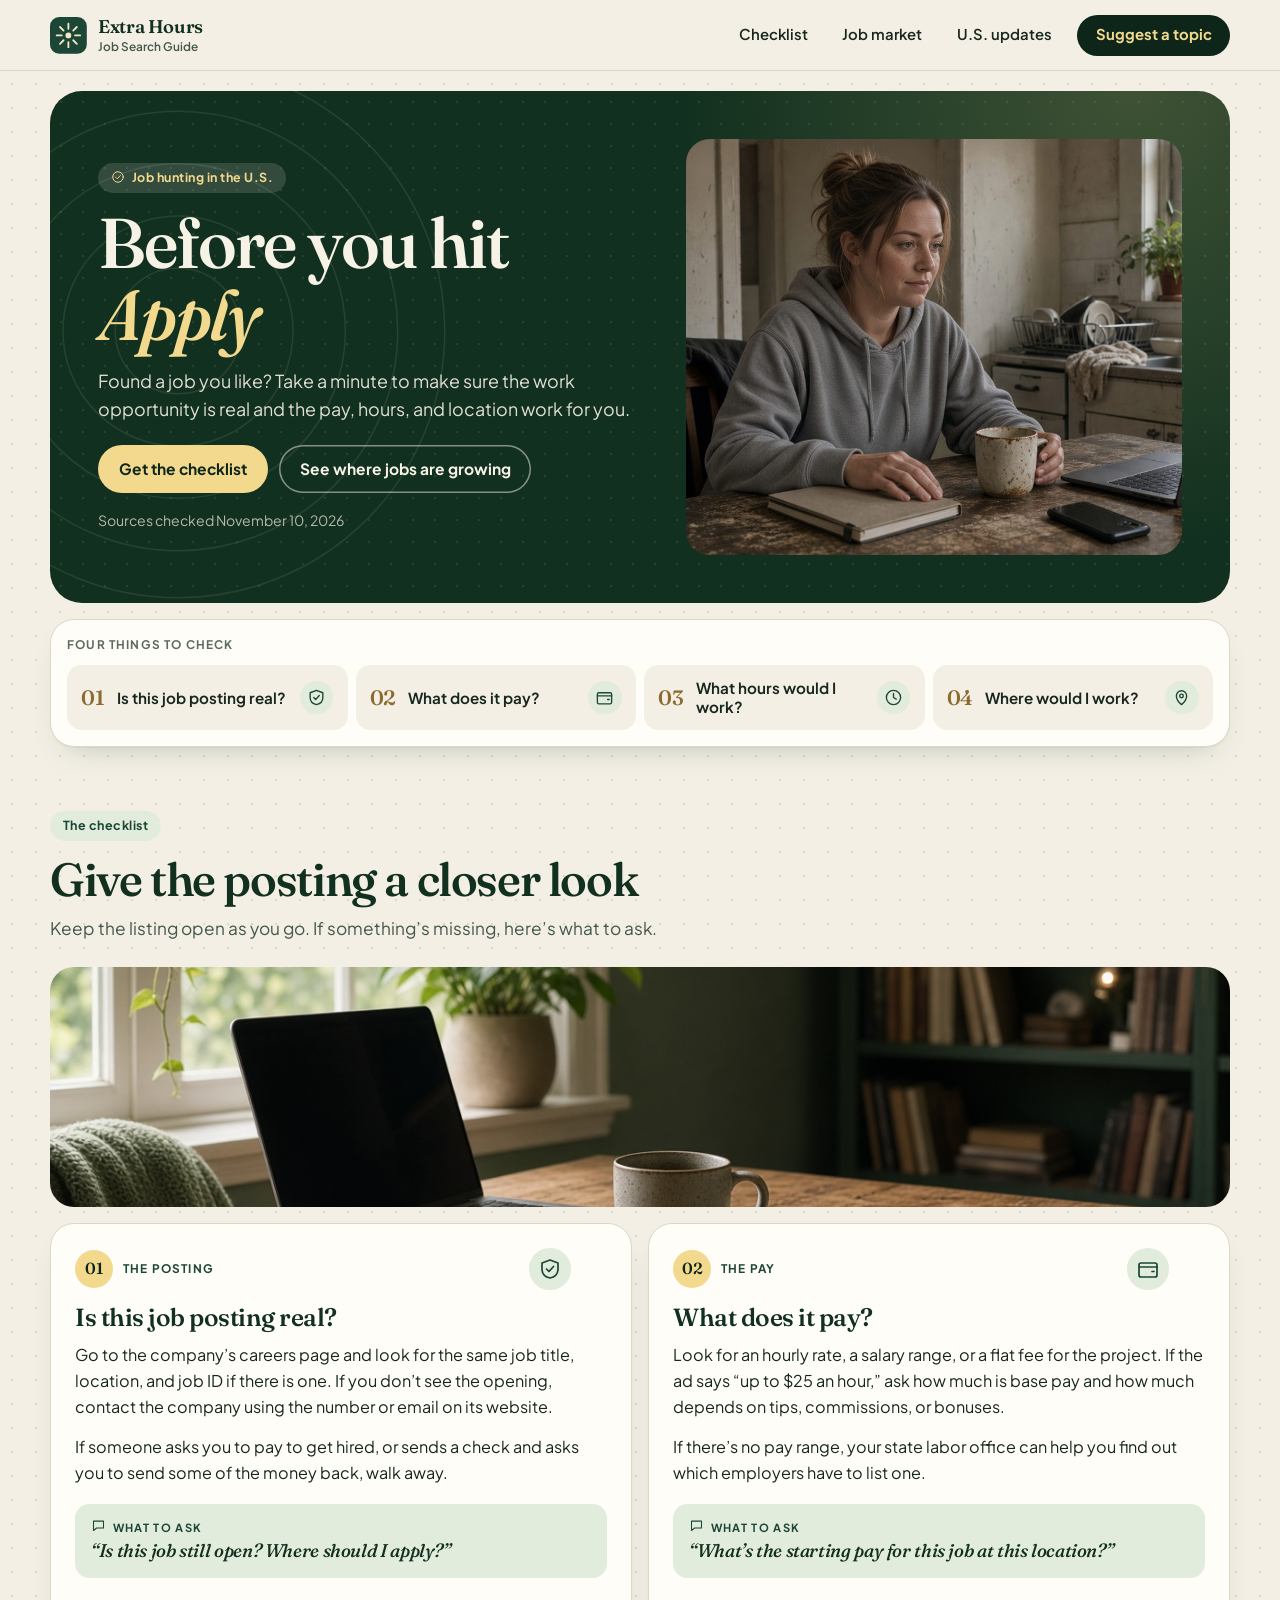
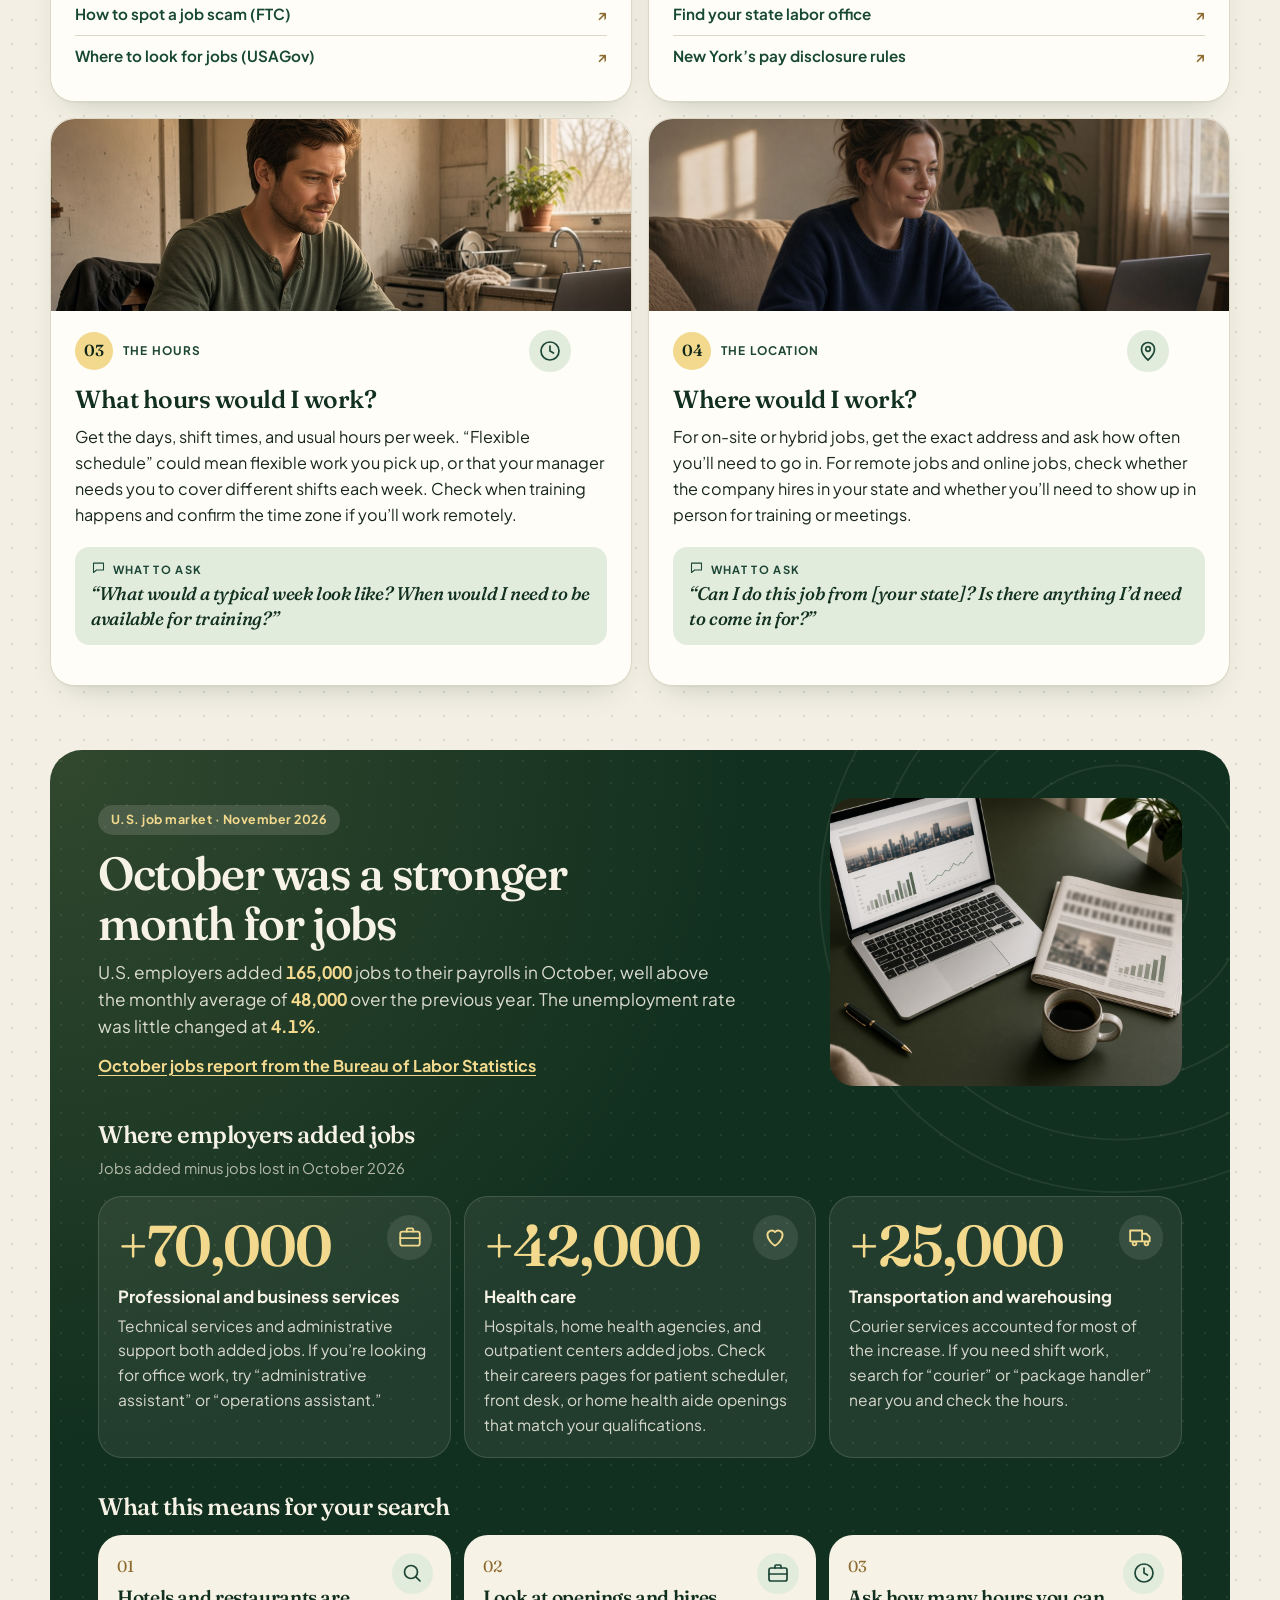
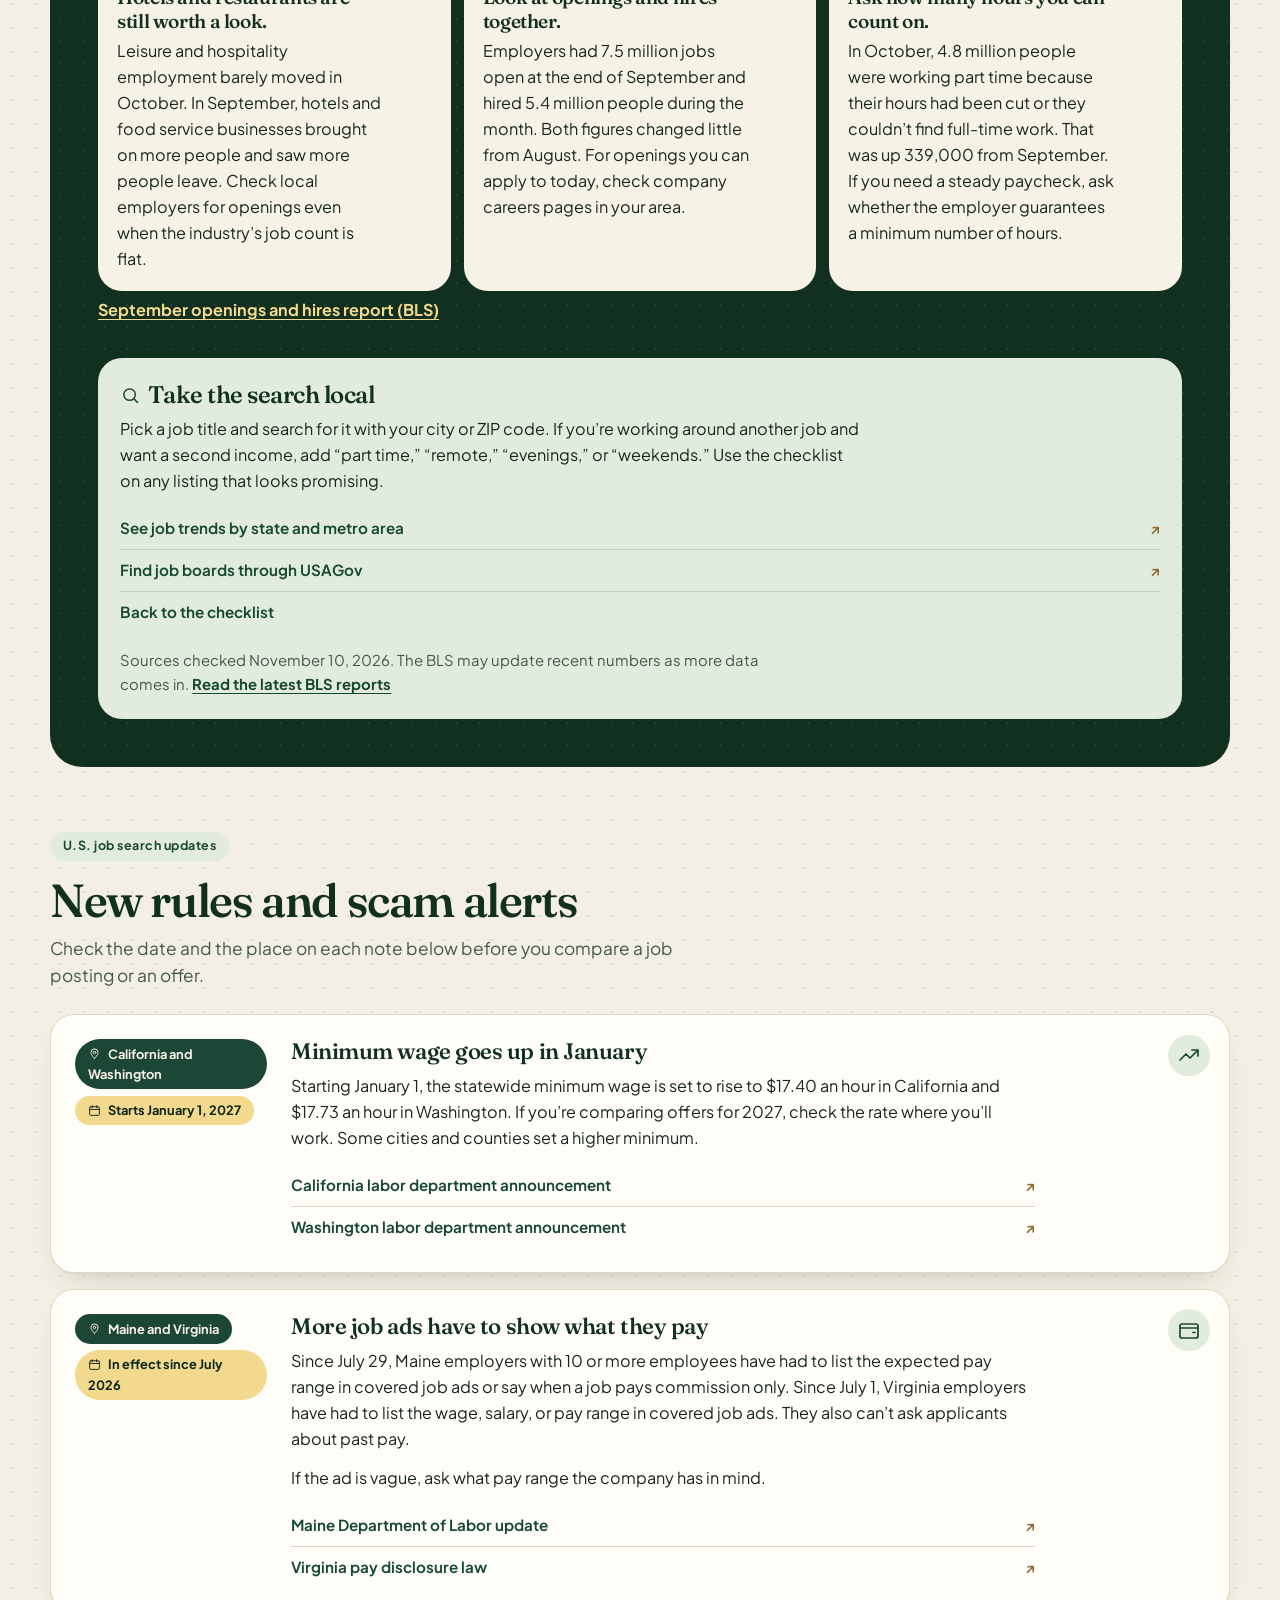
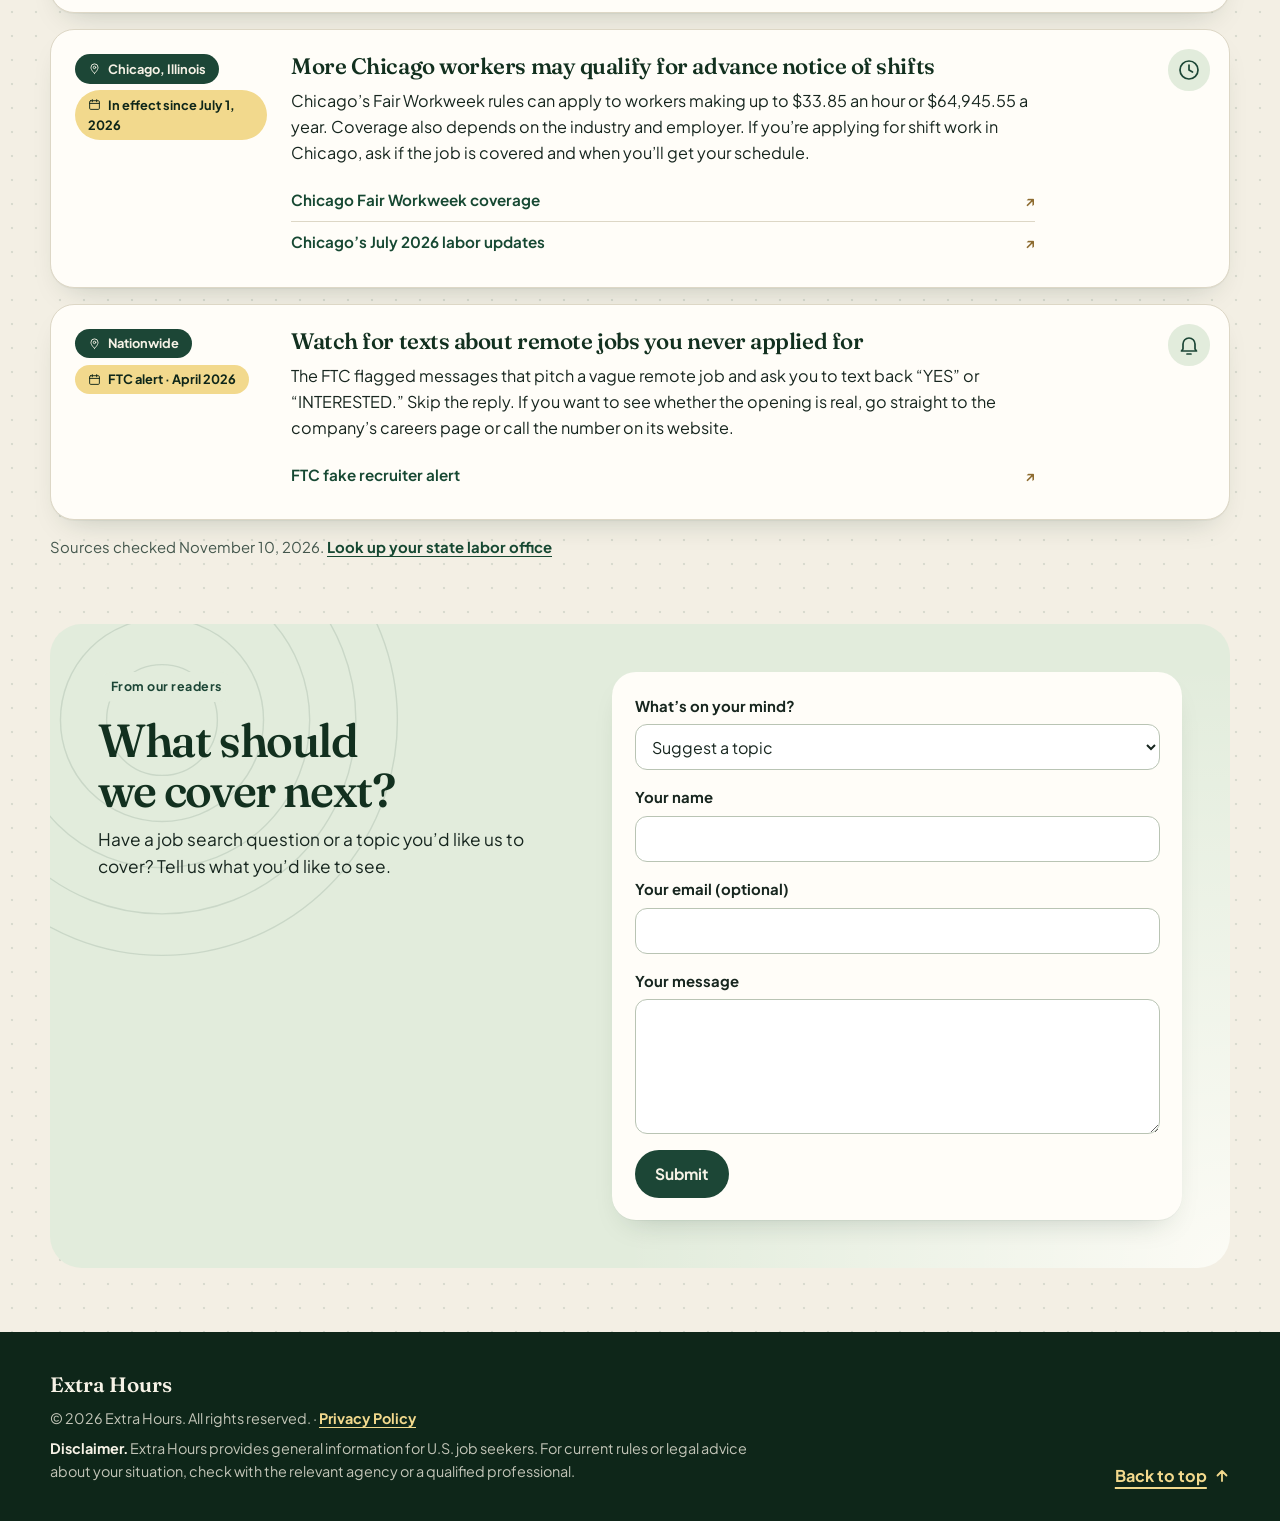
==== commit d7c3cd35: "Rename the Feedback nav button to Suggest a topic. Co-authored-by: minmin-mao <huimin@clickdots.com." ====
--- a/index.html
+++ b/index.html
@@ -36,7 +36,7 @@
         <a href="#checklist" data-nav="checklist">Checklist</a>
         <a href="#market" data-nav="market">Job market</a>
         <a href="#updates" data-nav="updates">U.S. updates</a>
-        <a class="nav-cta" href="#feedback" data-nav="feedback">Feedback</a>
+        <a class="nav-cta" href="#feedback" data-nav="feedback">Suggest a topic</a>
       </nav>
     </div>
   </header>
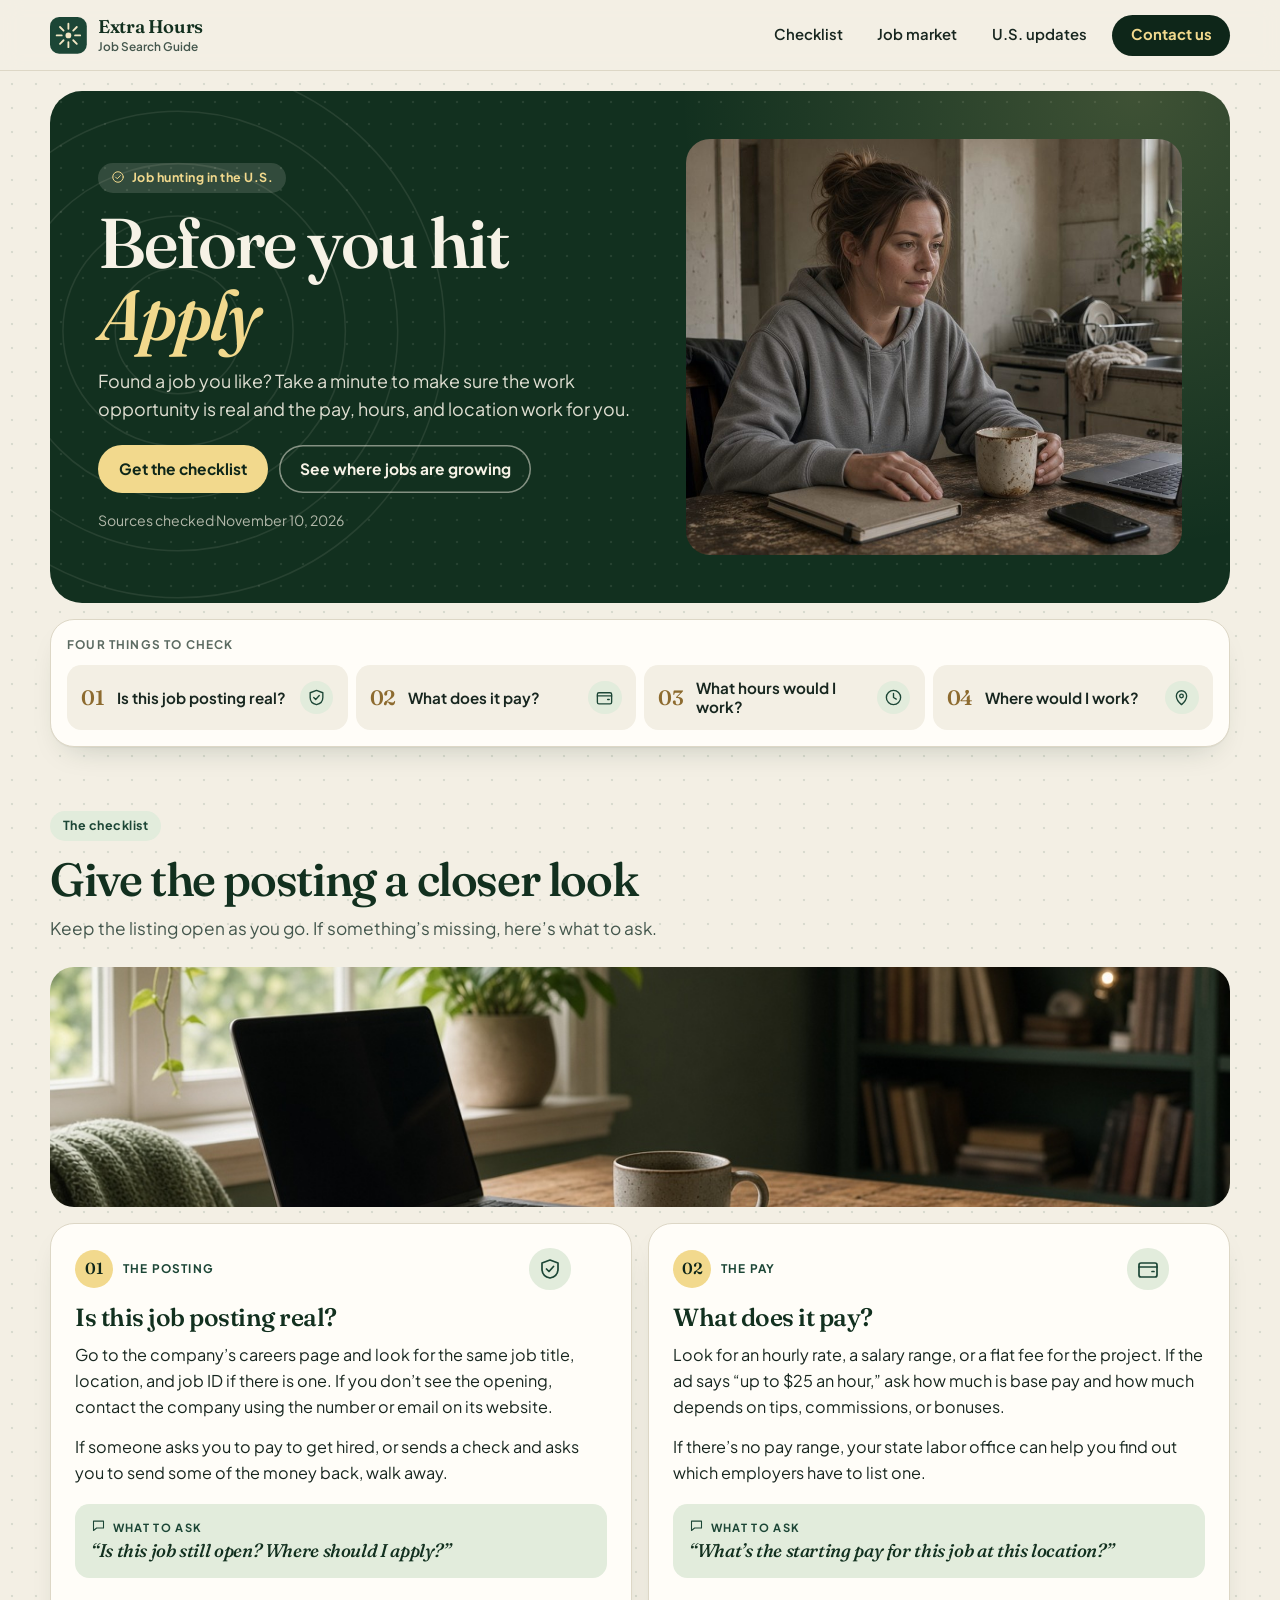
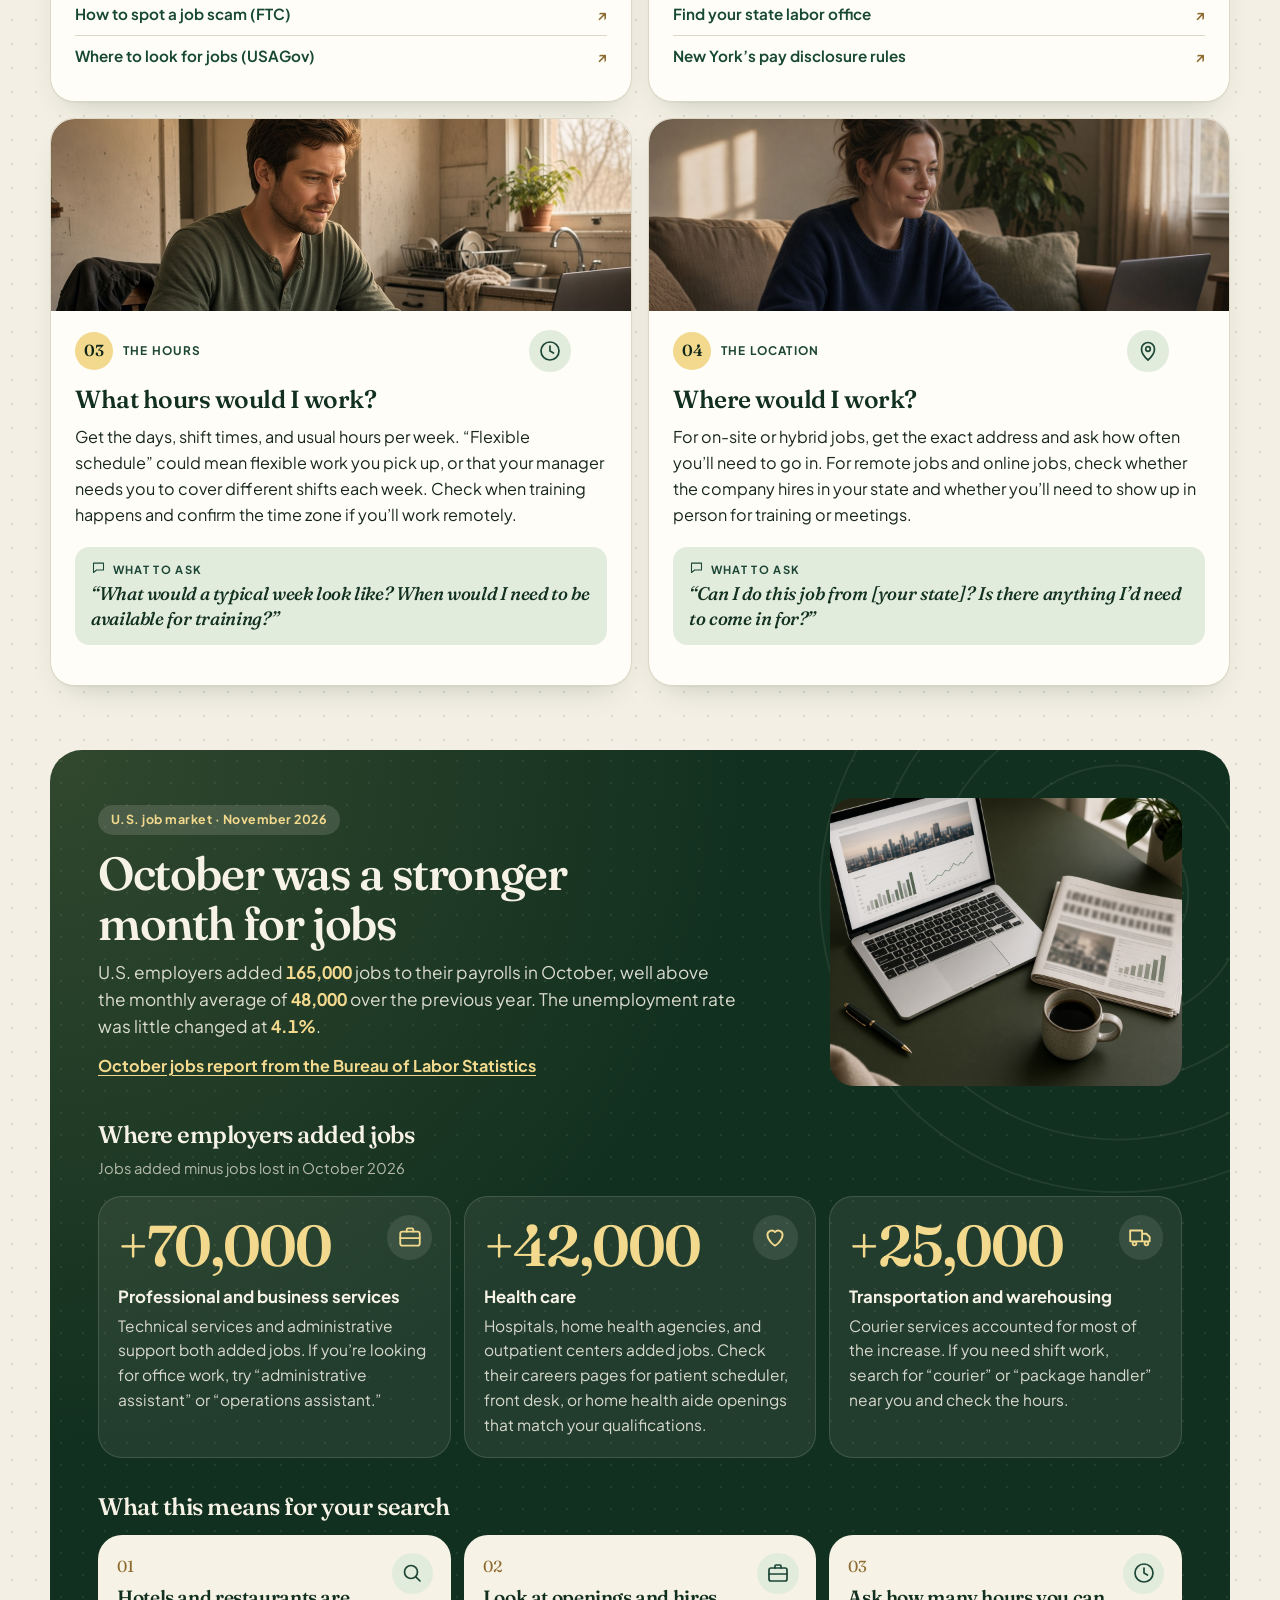
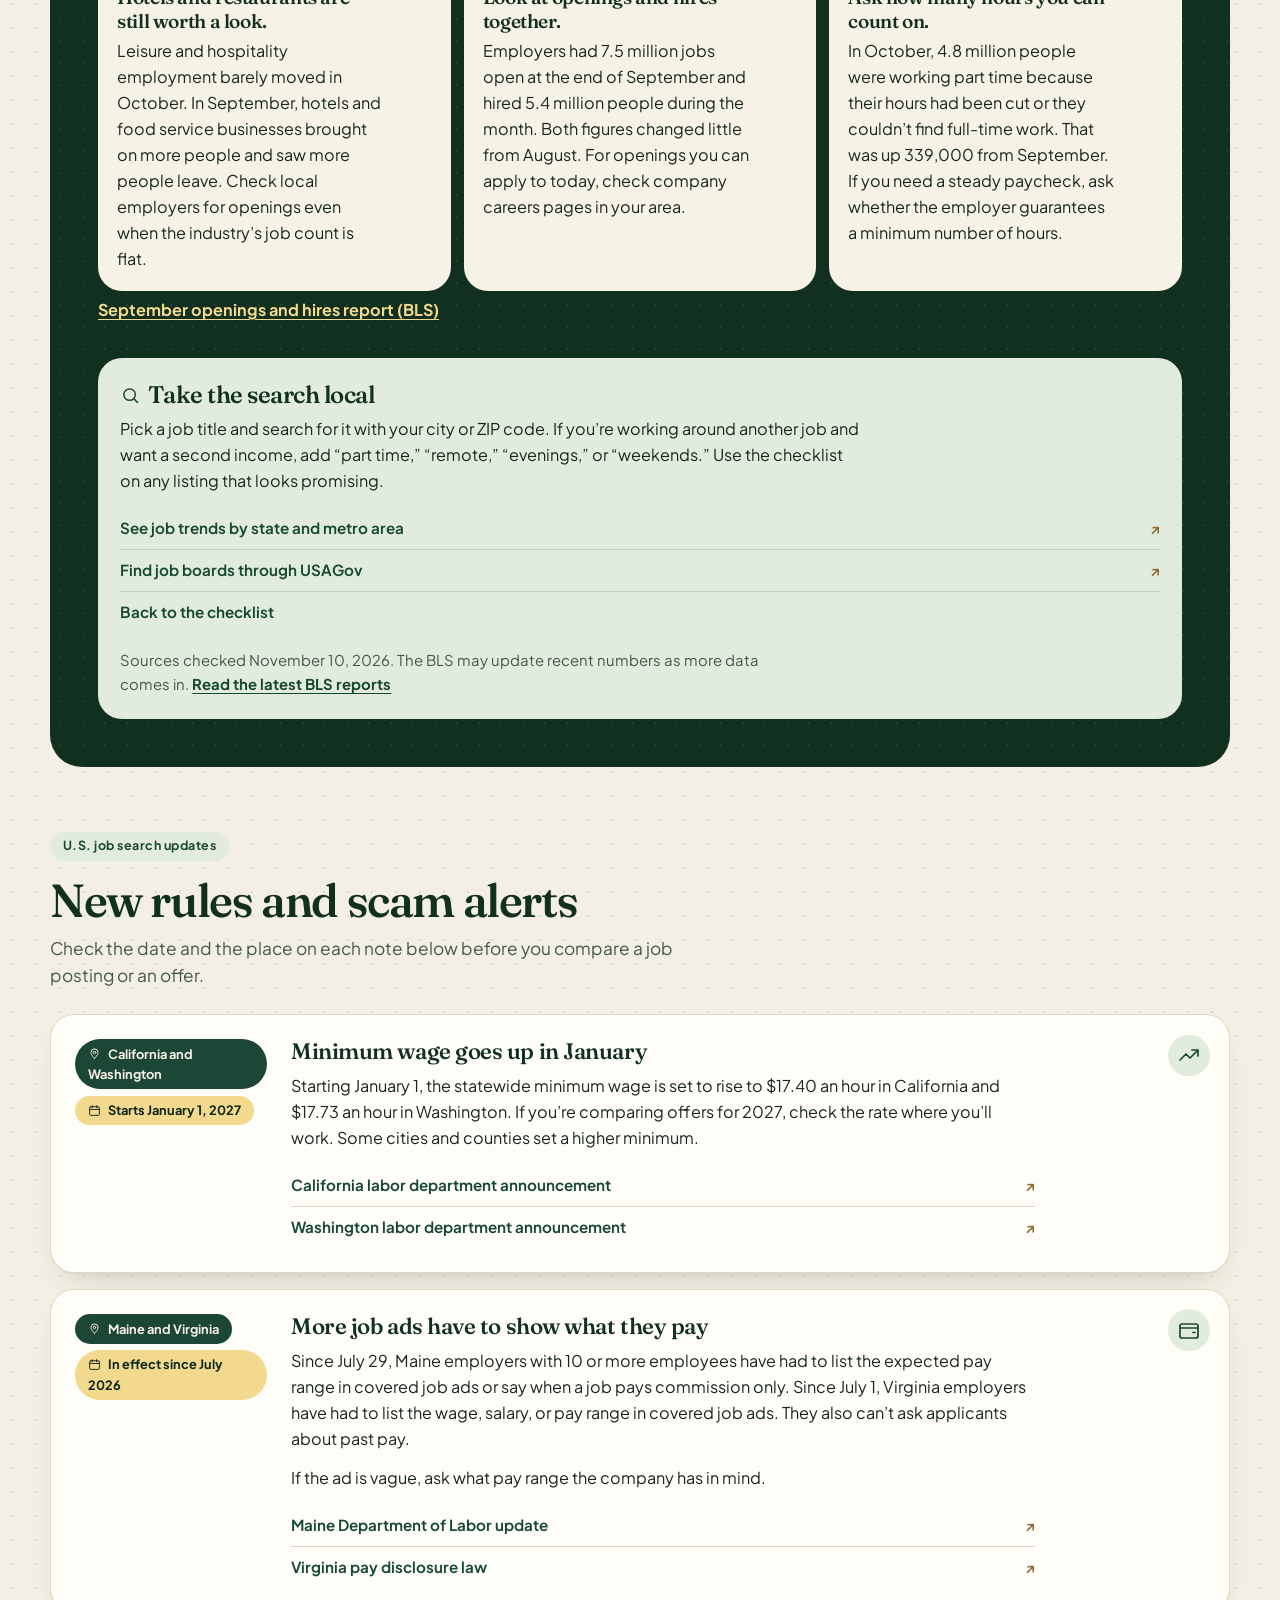
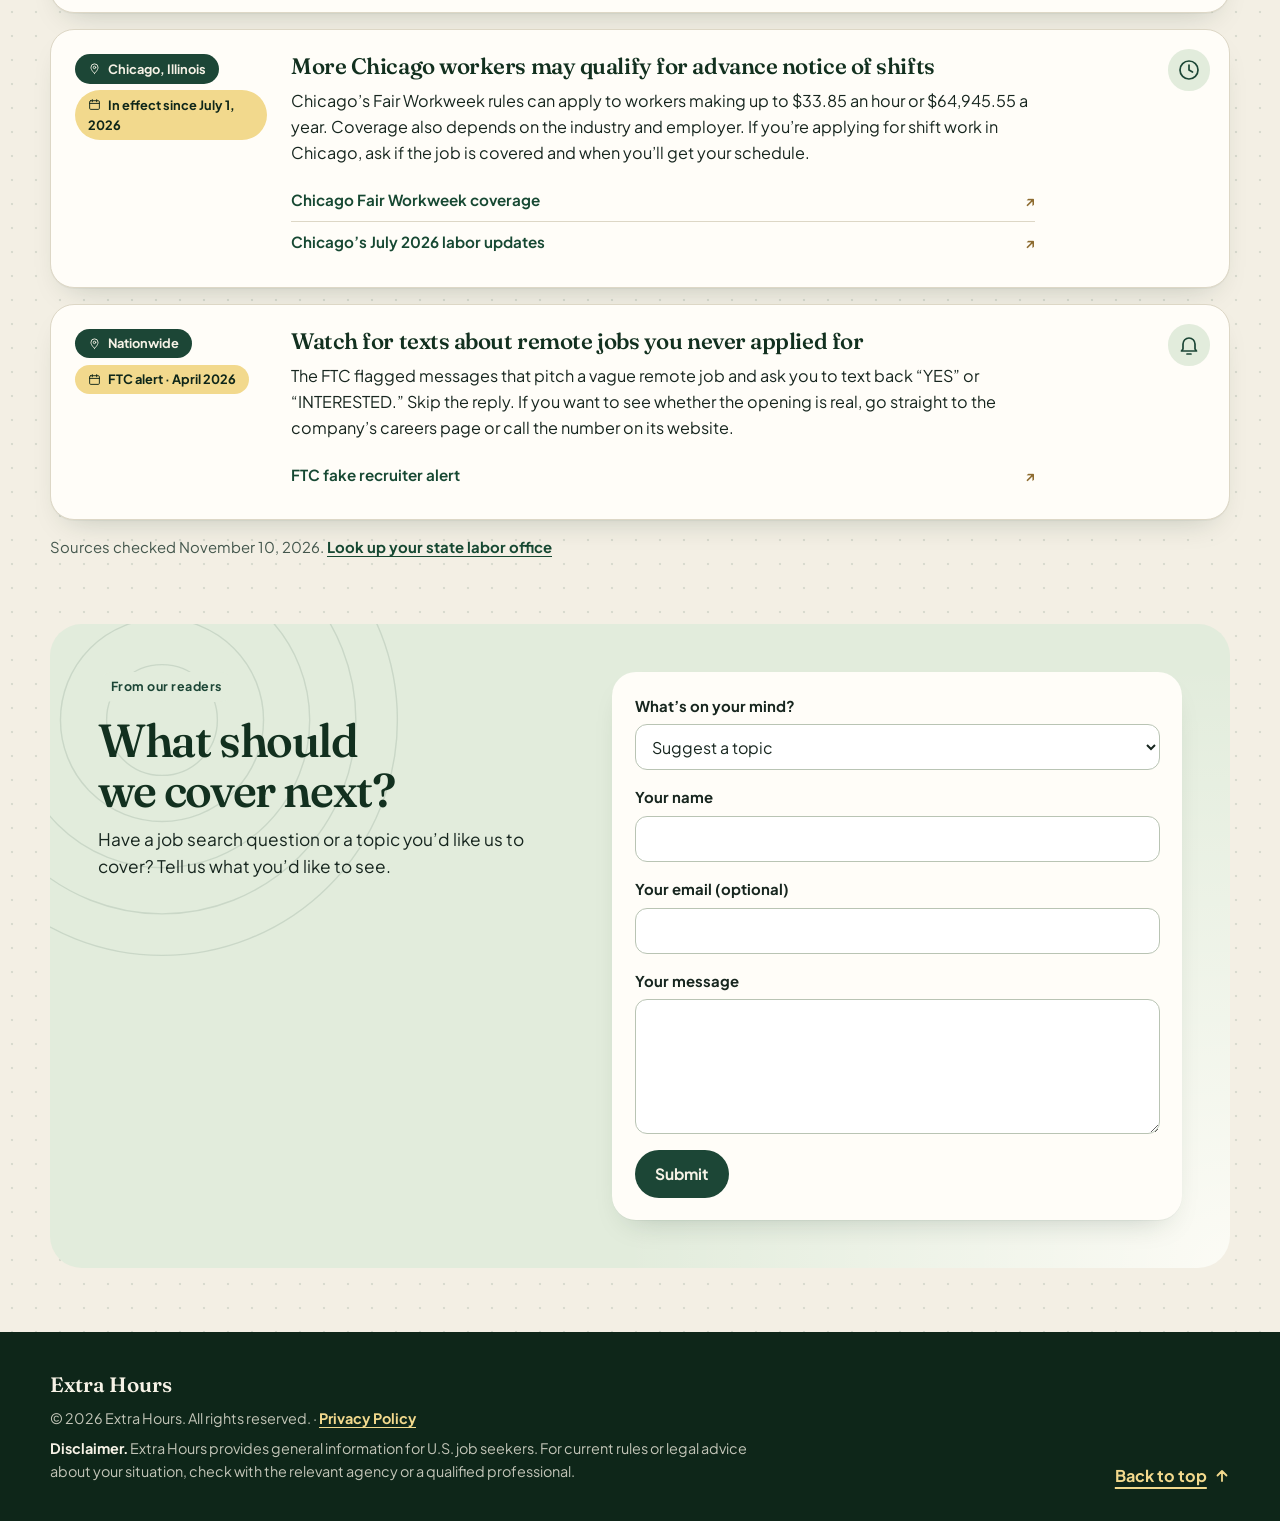
==== commit 0bdc5848: "Rename the nav button to Contact us. Co-authored-by: minmin-mao <huimin@clickdots.com.my>" ====
--- a/index.html
+++ b/index.html
@@ -36,7 +36,7 @@
         <a href="#checklist" data-nav="checklist">Checklist</a>
         <a href="#market" data-nav="market">Job market</a>
         <a href="#updates" data-nav="updates">U.S. updates</a>
-        <a class="nav-cta" href="#feedback" data-nav="feedback">Suggest a topic</a>
+        <a class="nav-cta" href="#feedback" data-nav="feedback">Contact us</a>
       </nav>
     </div>
   </header>
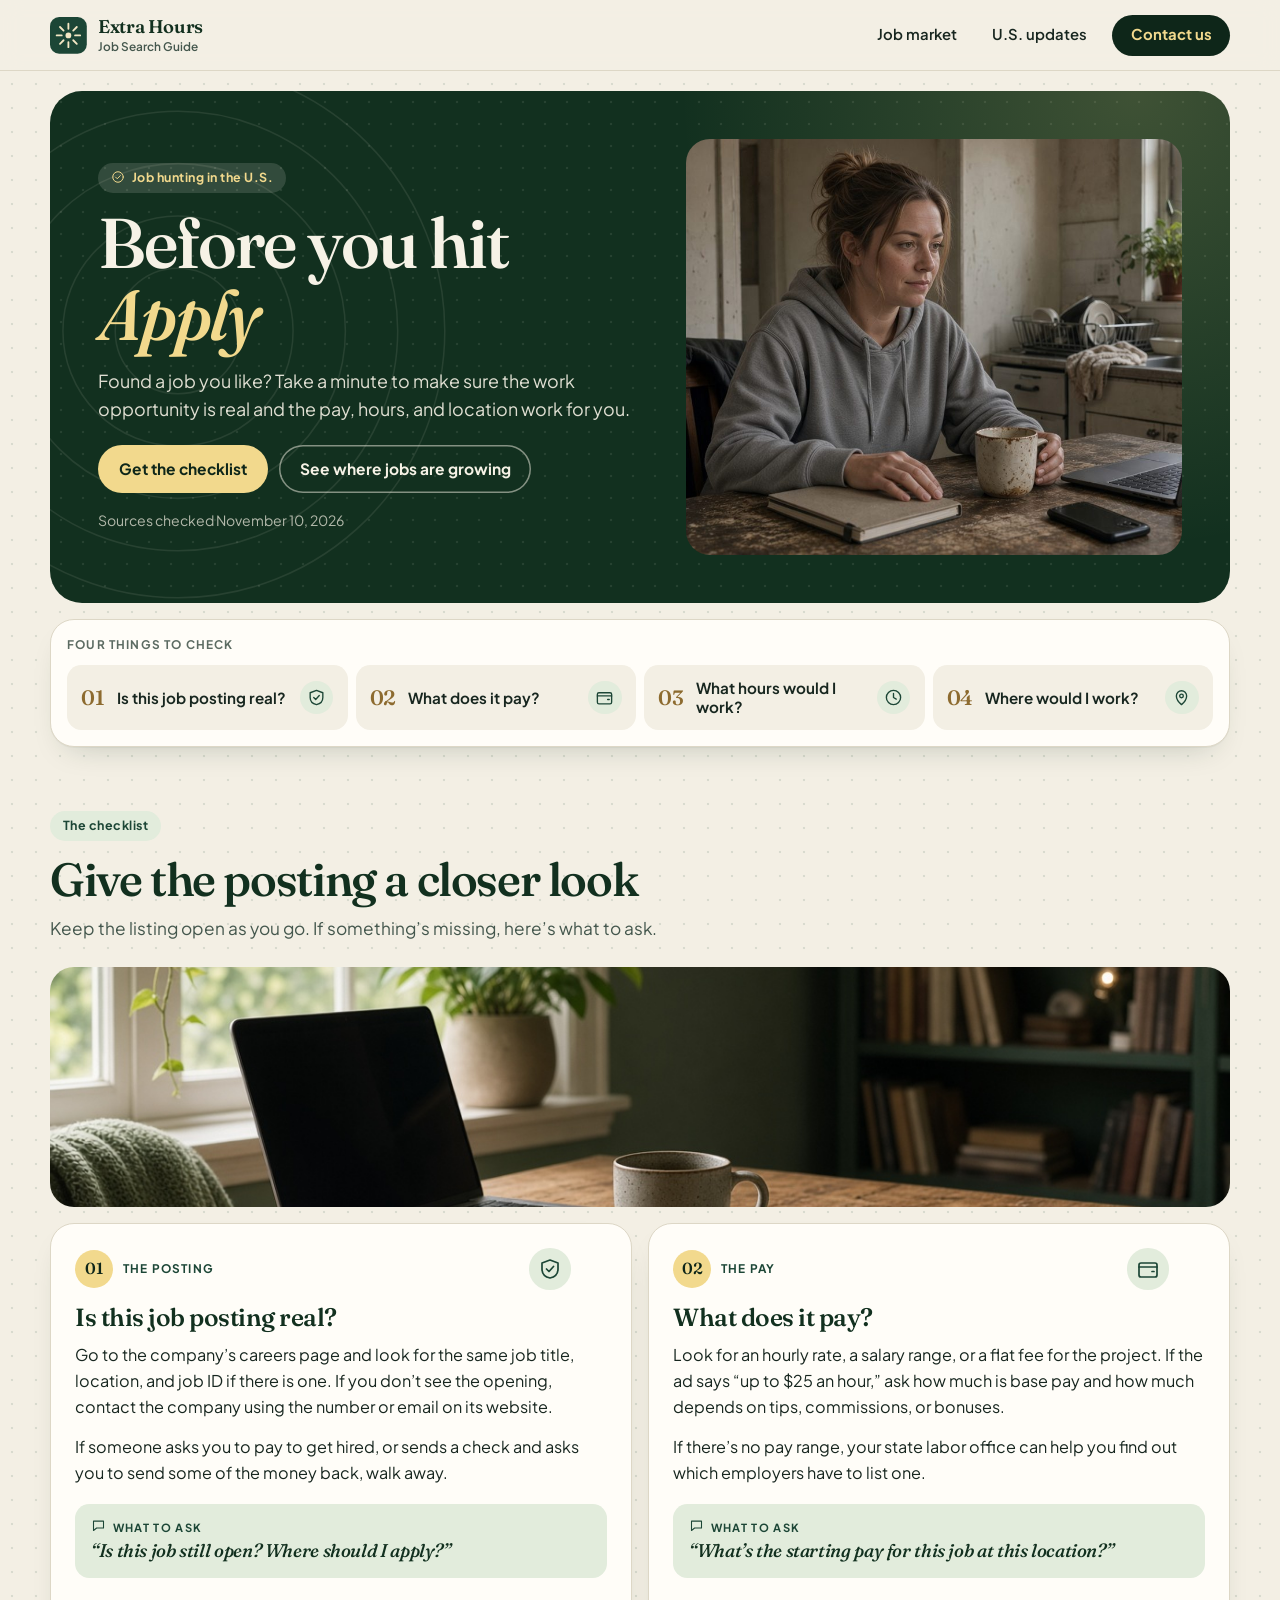
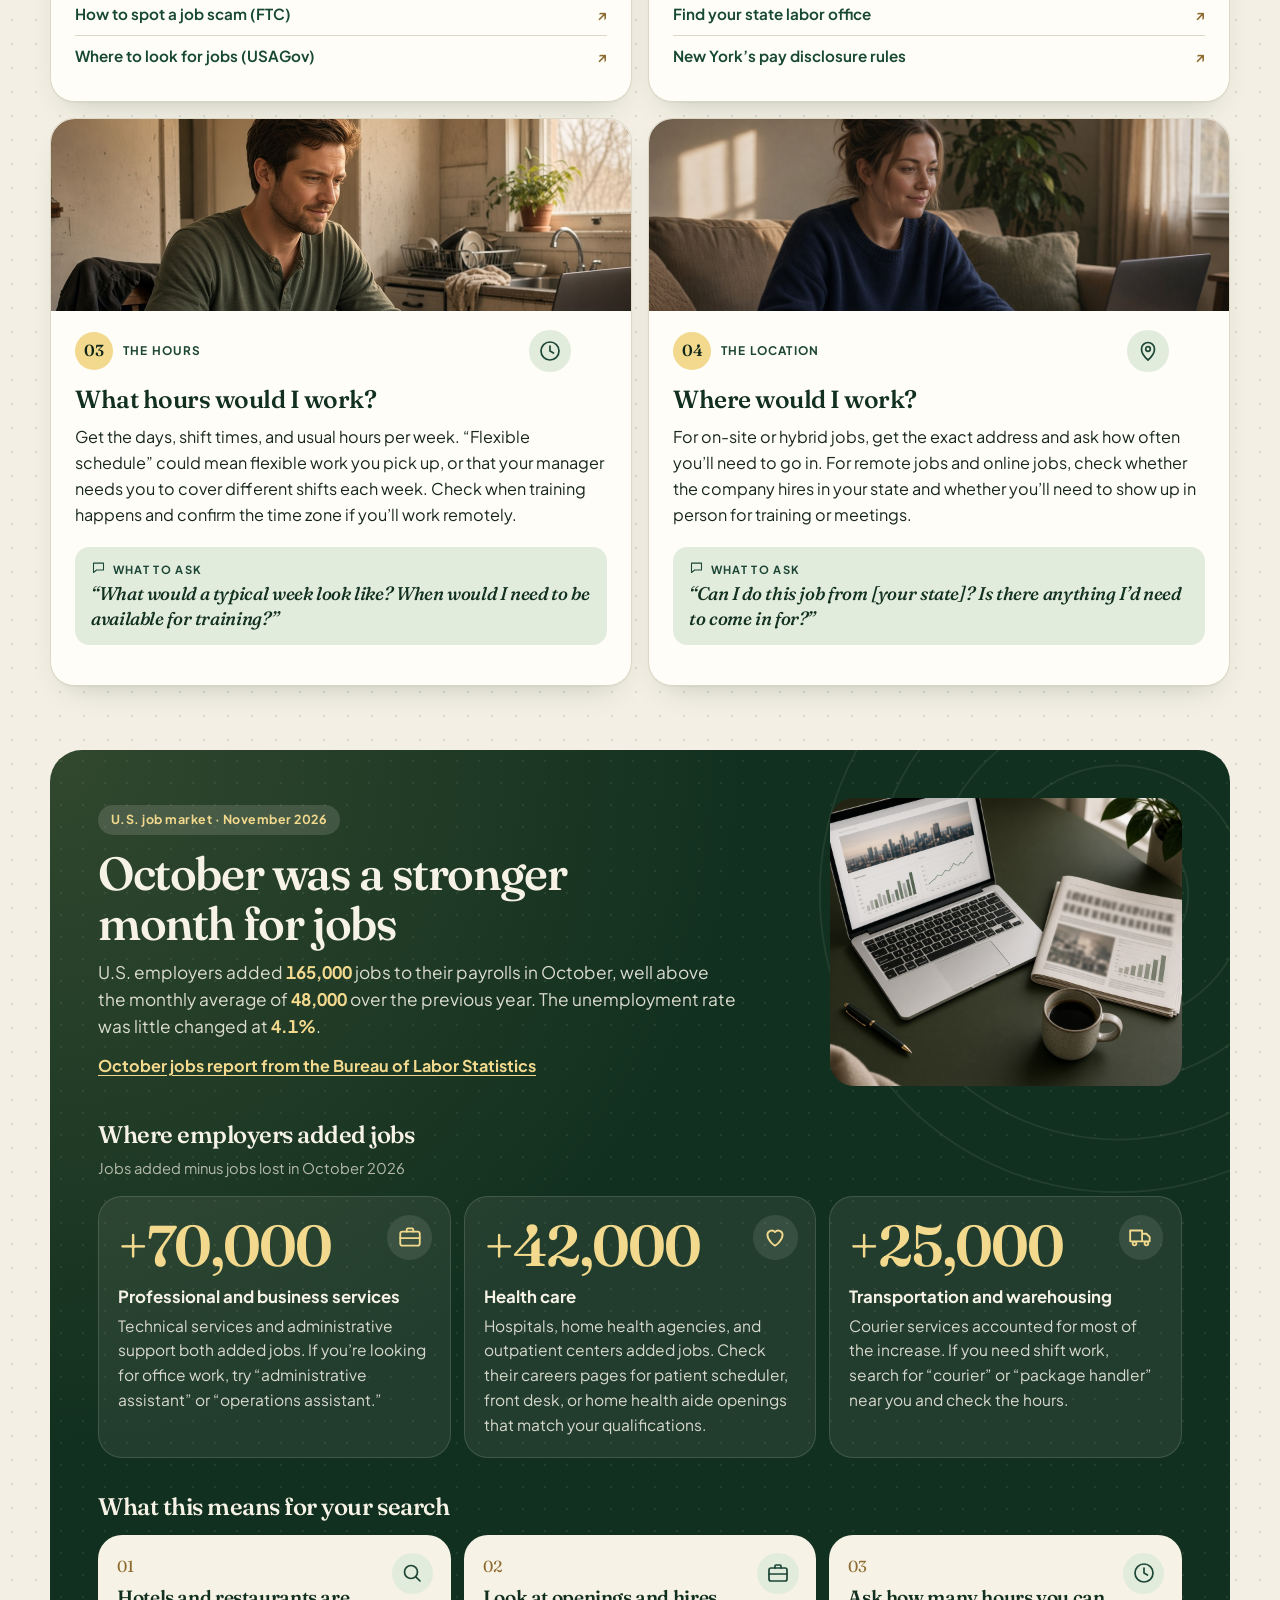
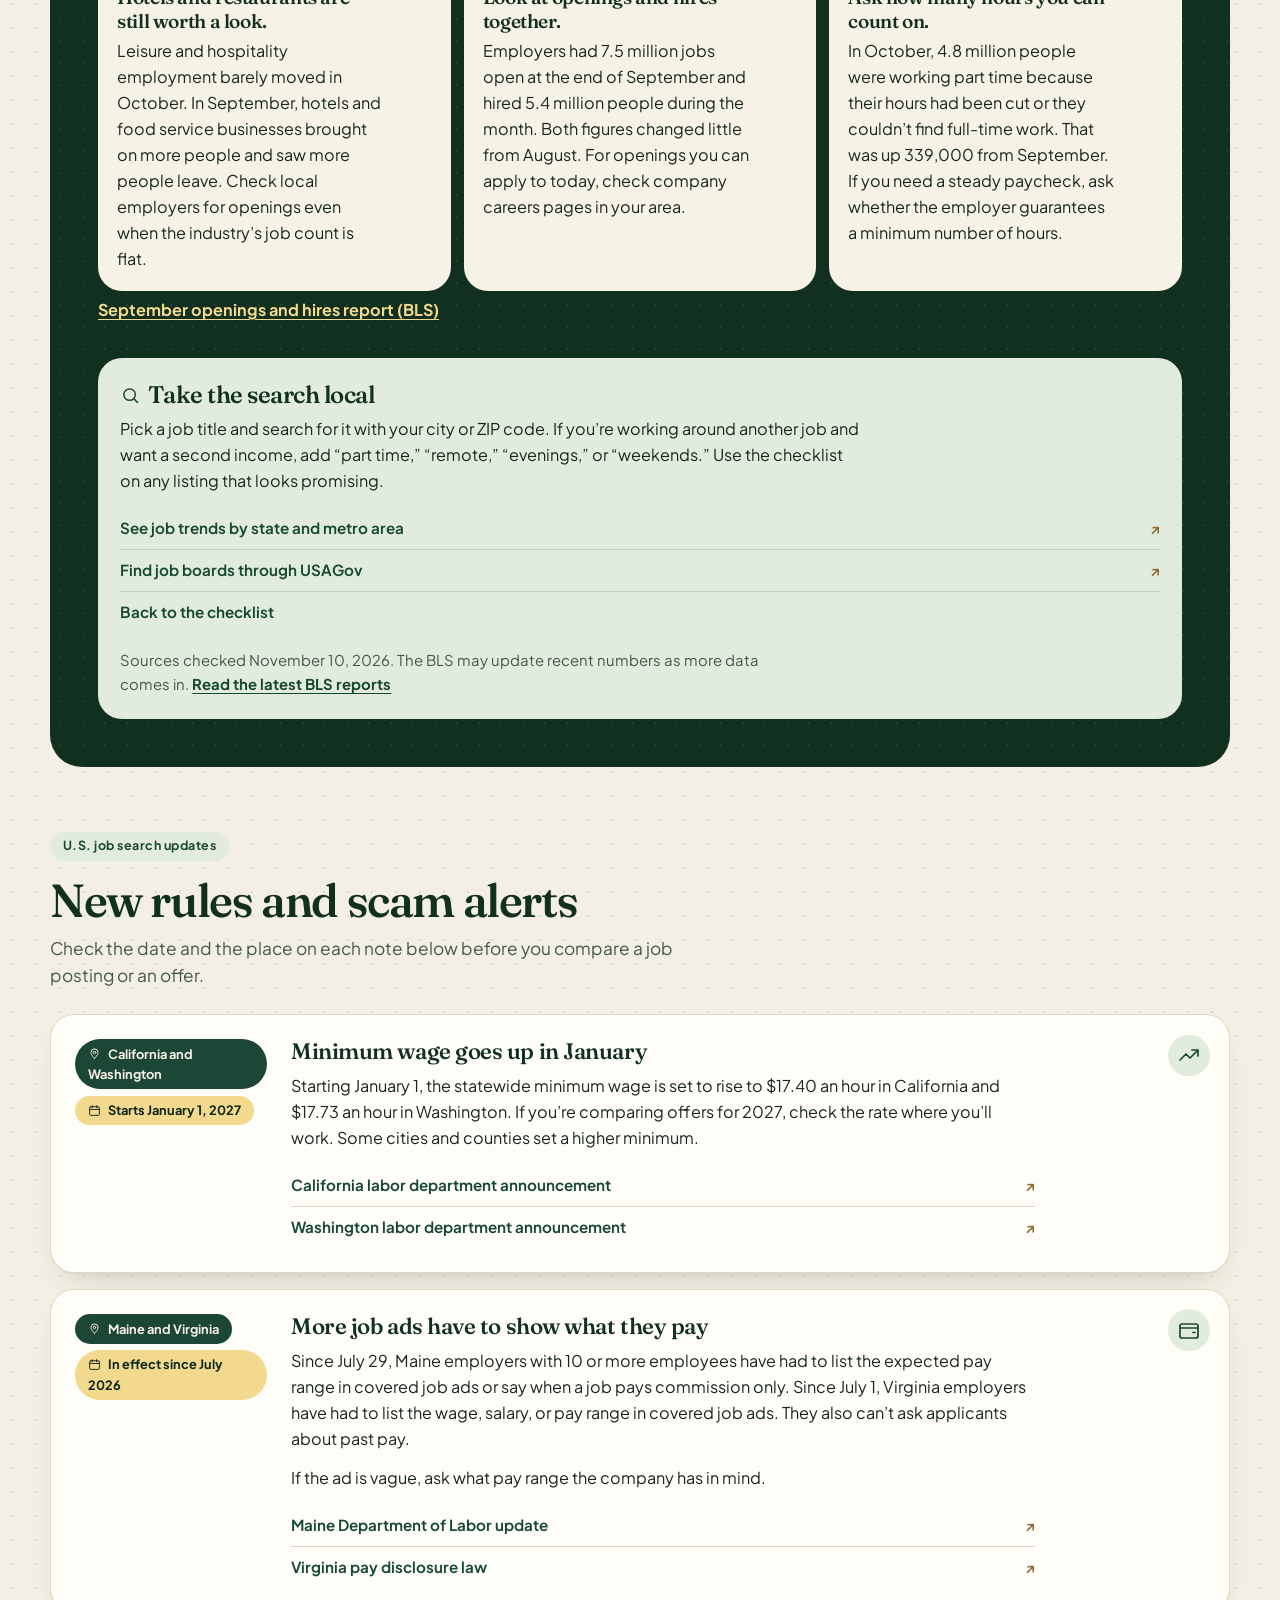
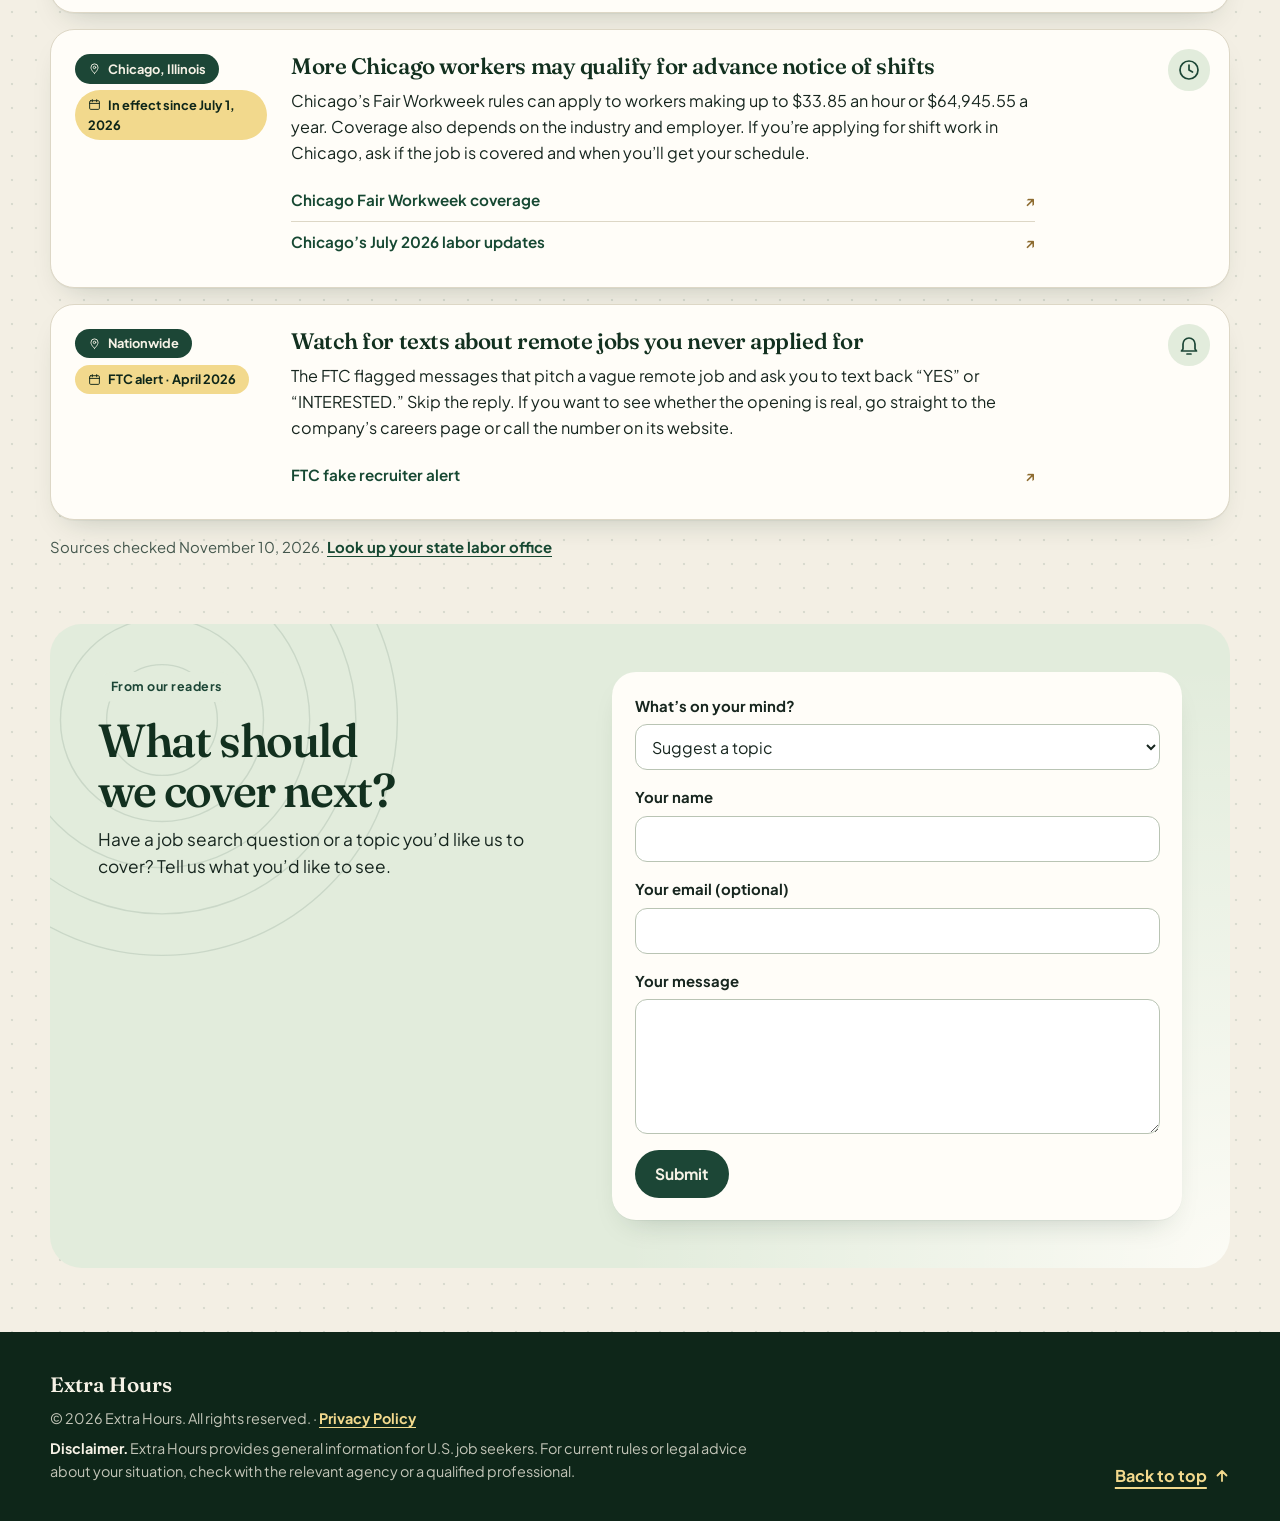
==== commit b70f9d2f: "Remove the Checklist tab from the header nav. Co-authored-by: minmin-mao <huimin@clickdots.com.my>" ====
--- a/index.html
+++ b/index.html
@@ -33,7 +33,6 @@
         </span>
       </a>
       <nav class="site-nav" aria-label="Page">
-        <a href="#checklist" data-nav="checklist">Checklist</a>
         <a href="#market" data-nav="market">Job market</a>
         <a href="#updates" data-nav="updates">U.S. updates</a>
         <a class="nav-cta" href="#feedback" data-nav="feedback">Contact us</a>
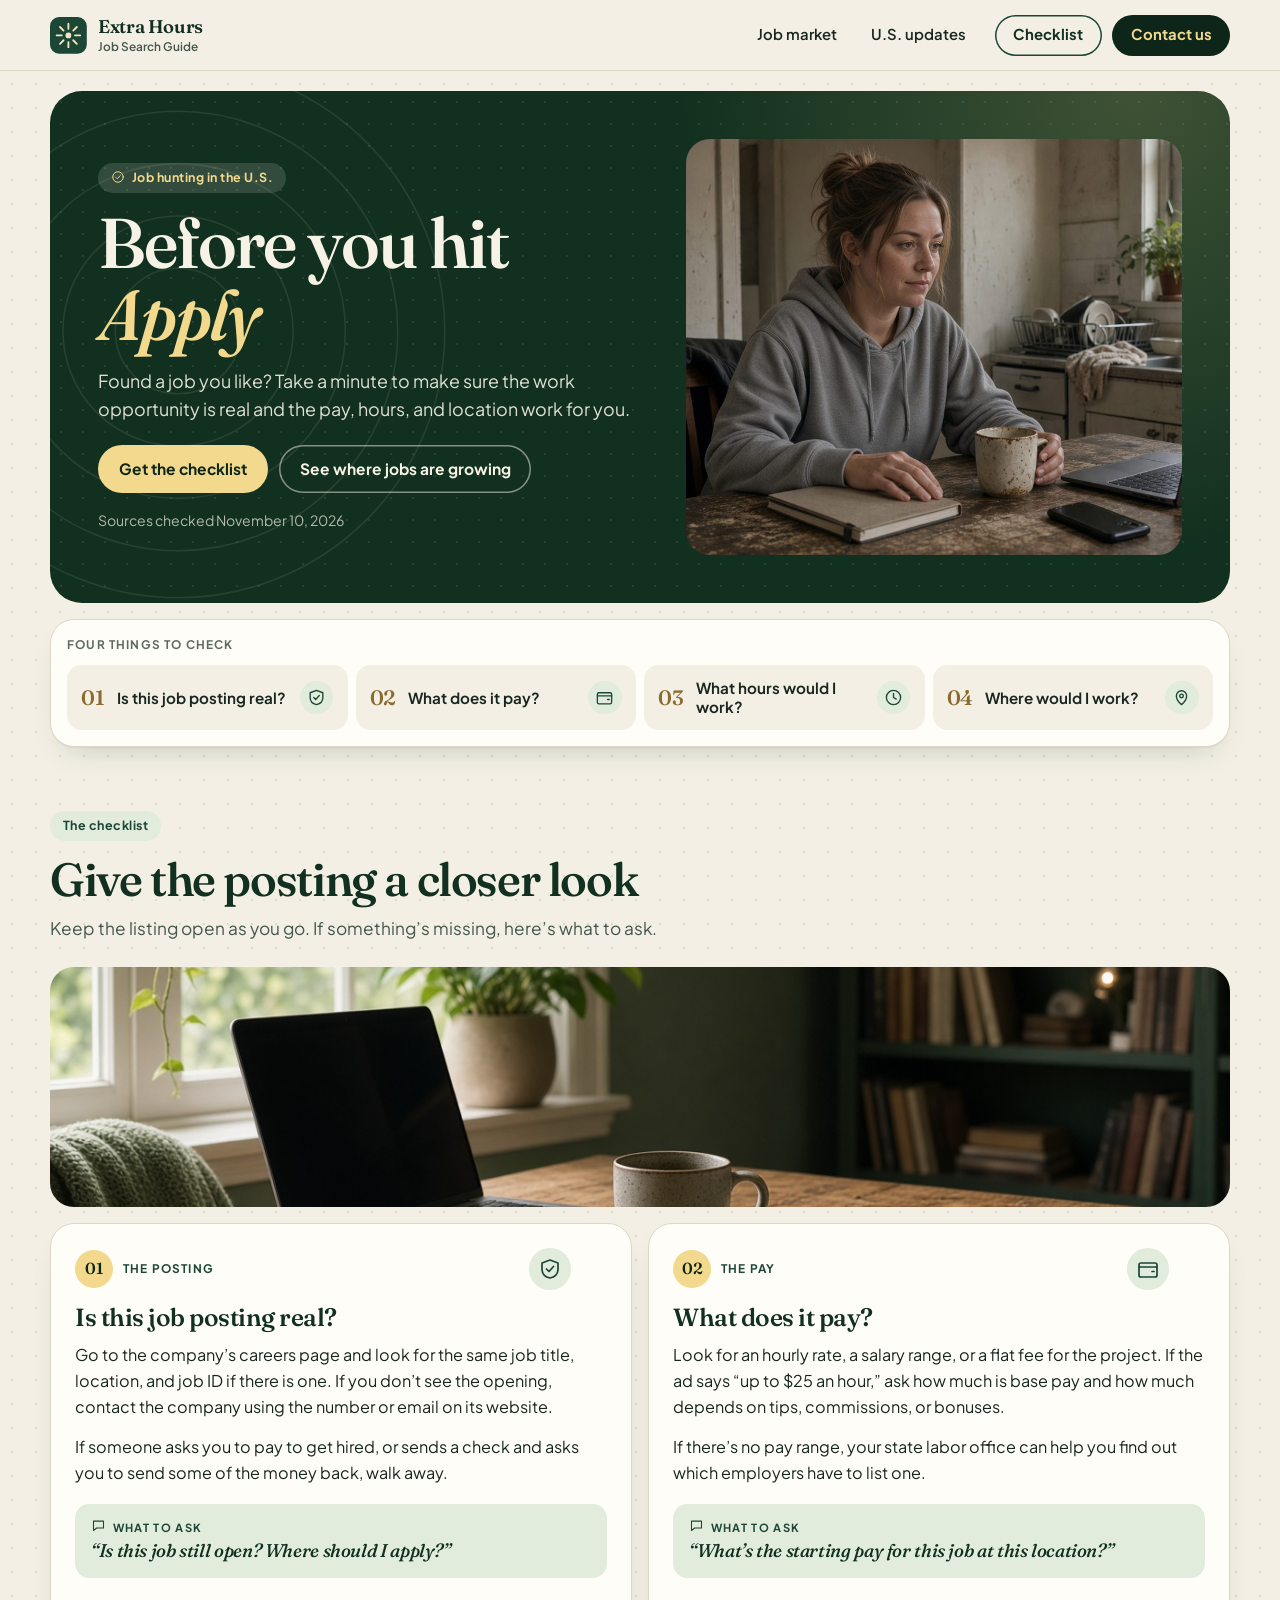
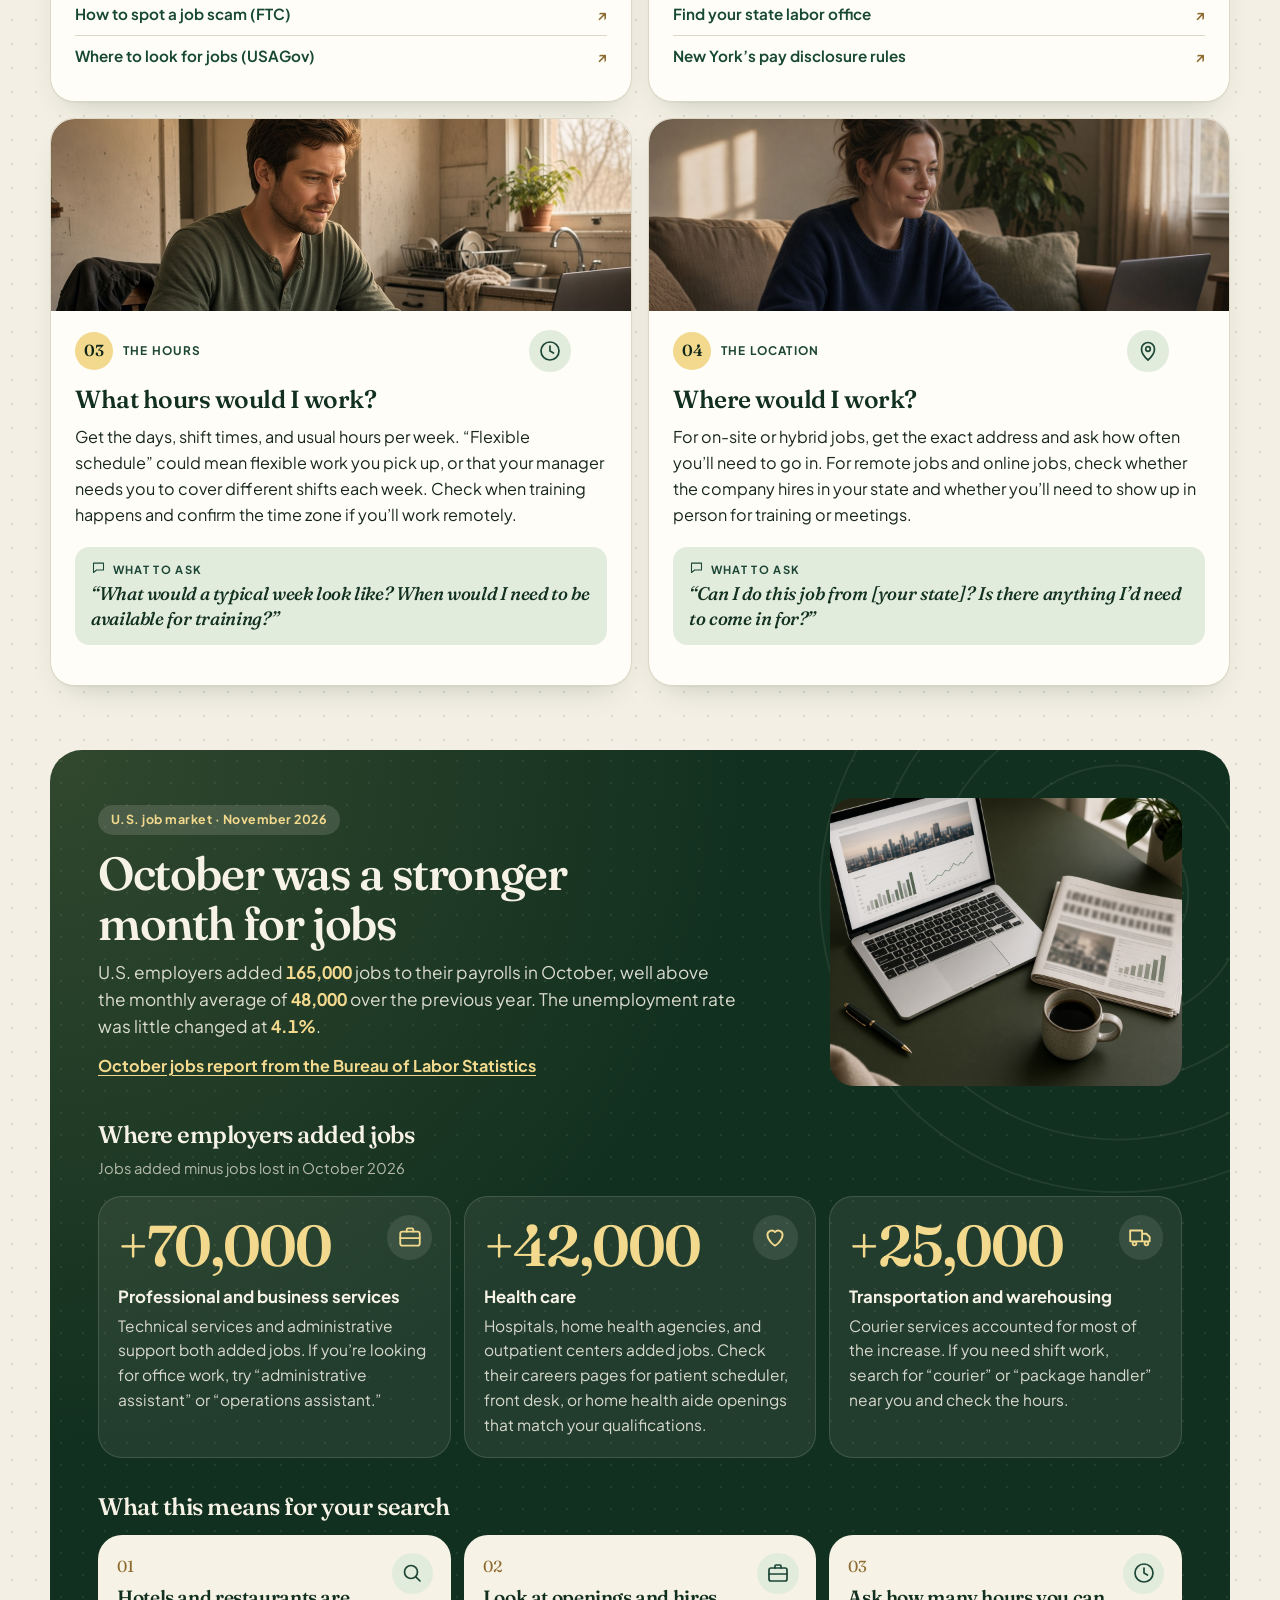
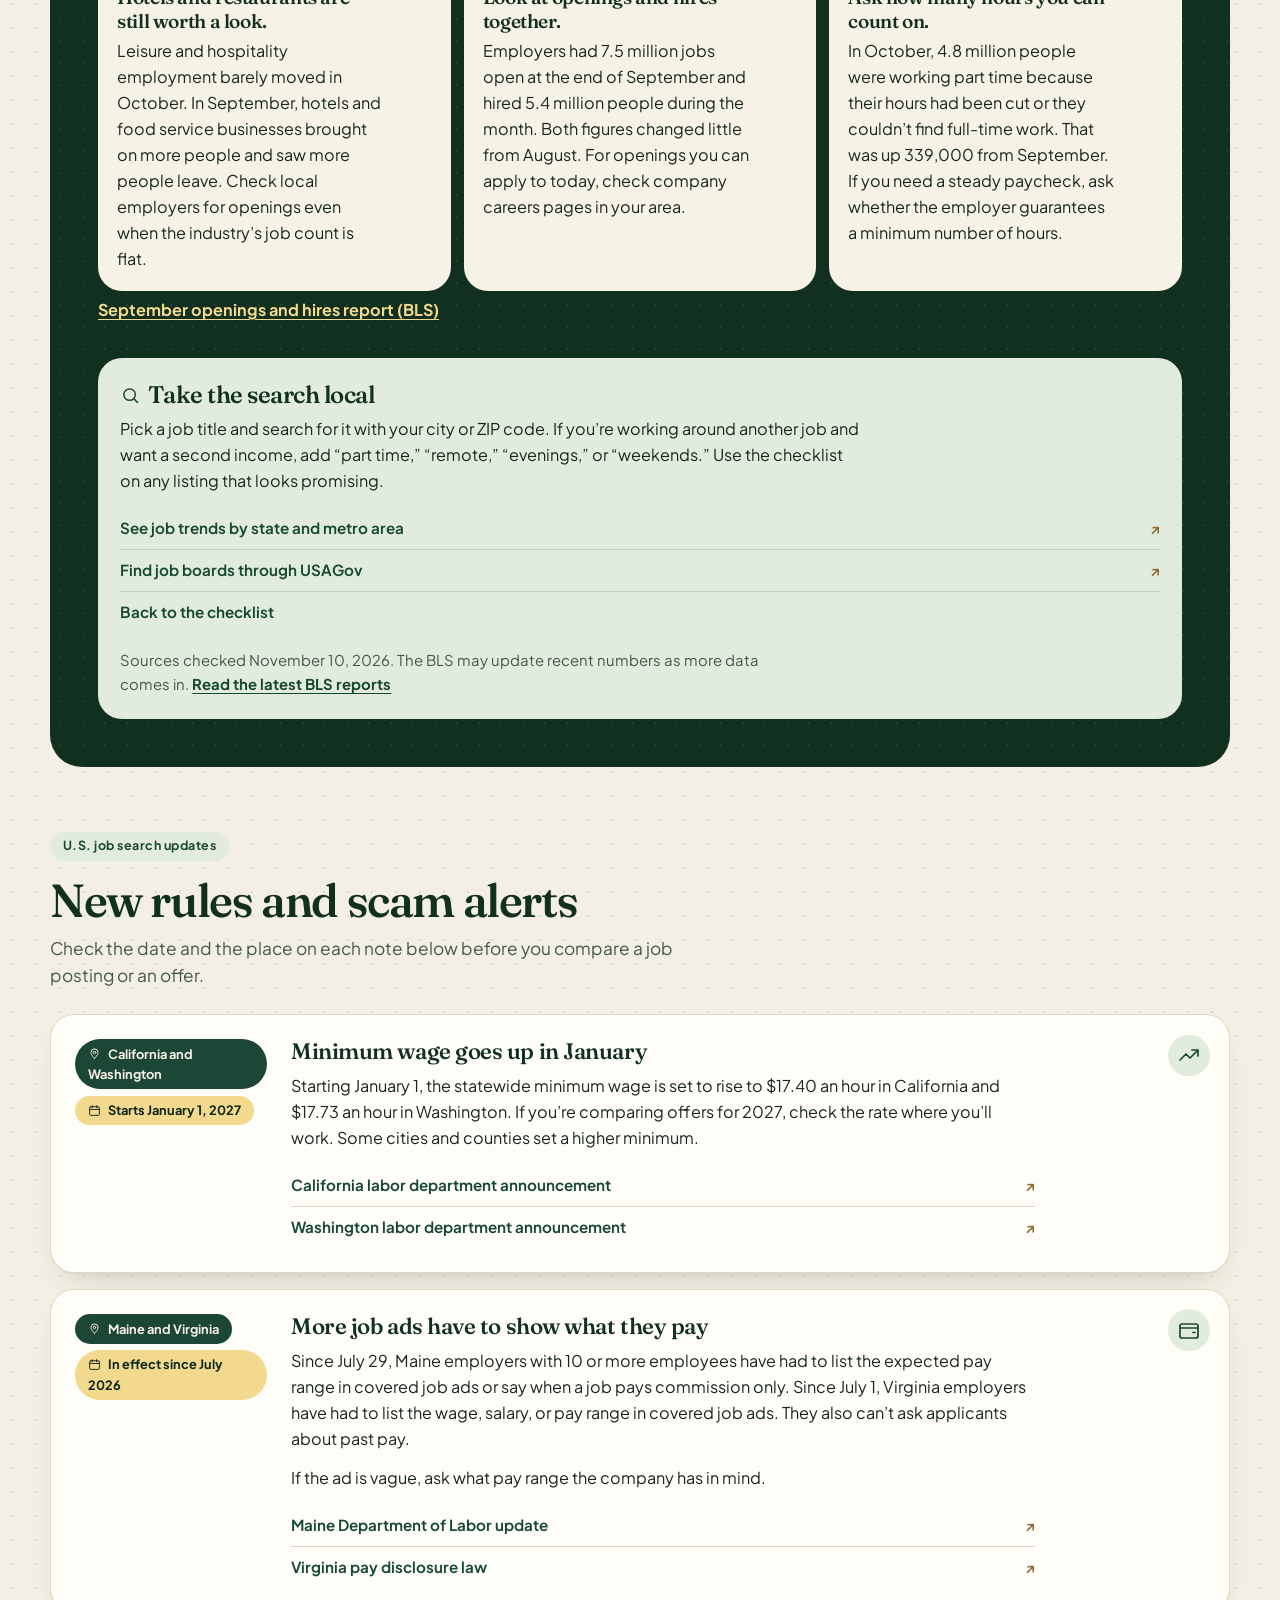
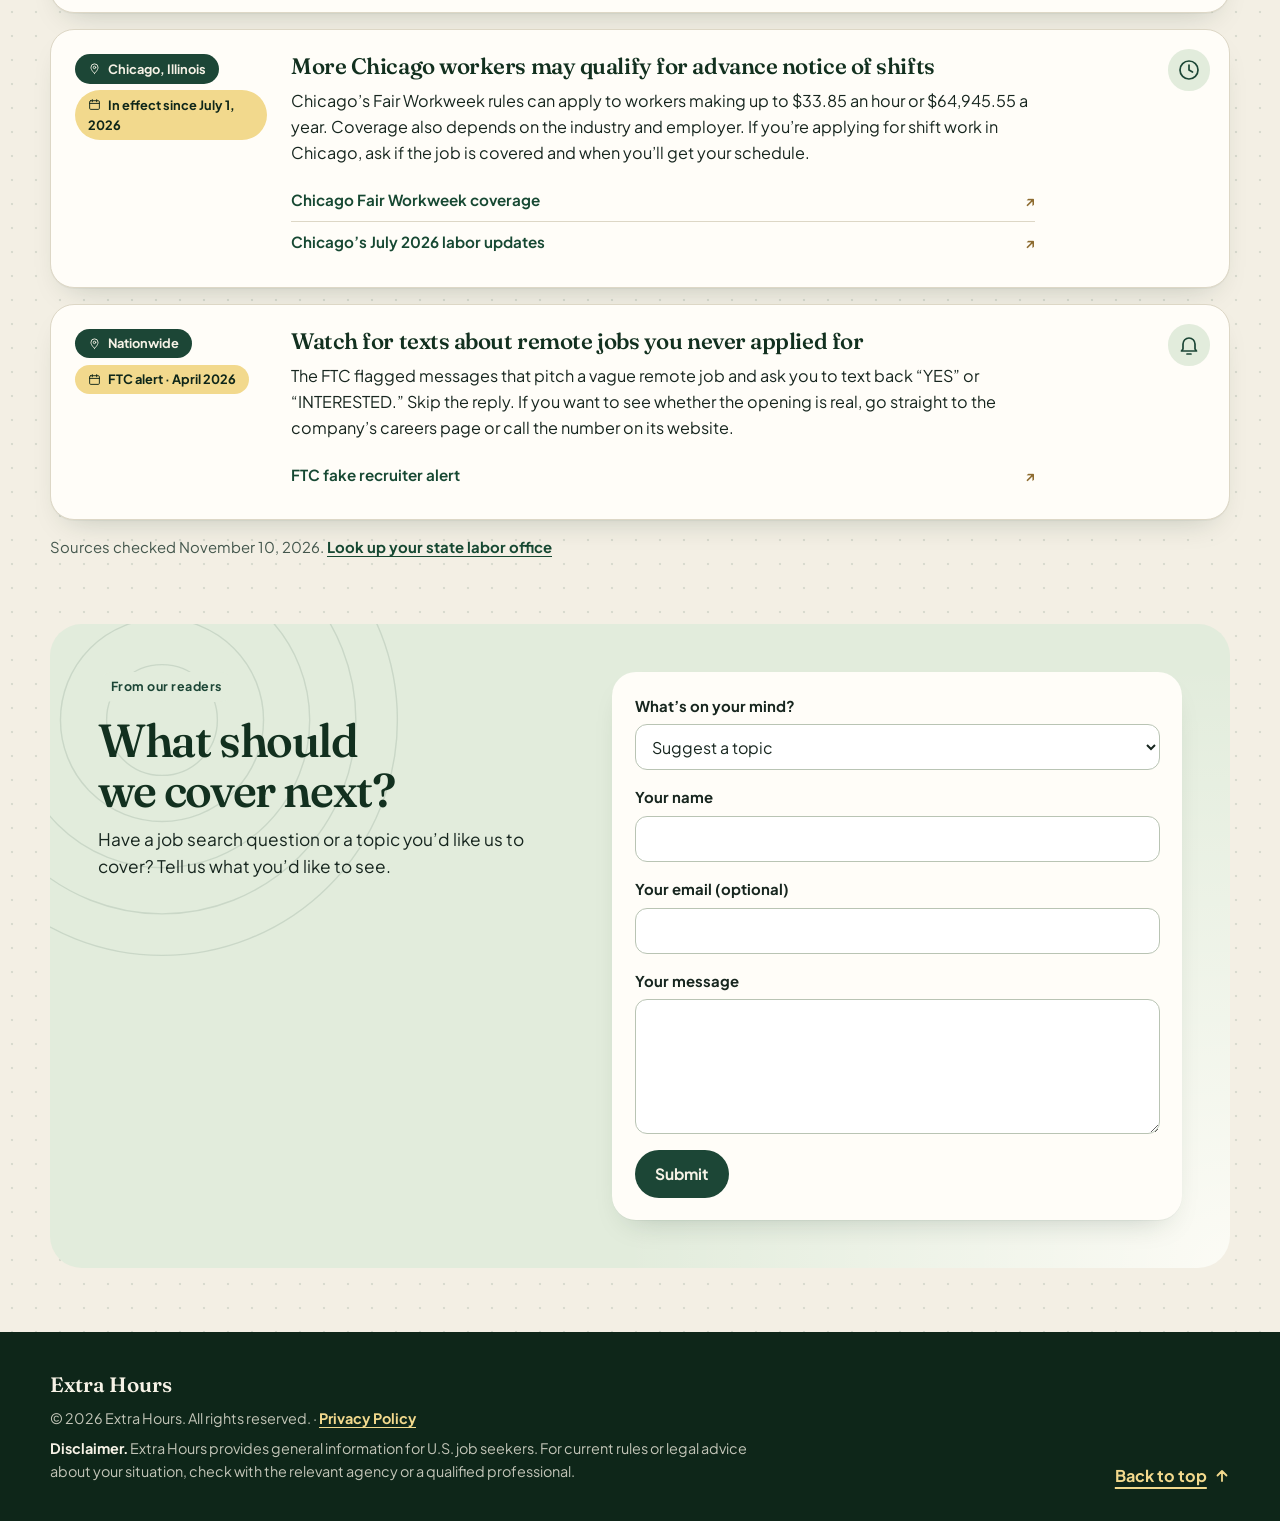
==== commit b9aa129c: "Restore Checklist in the header as an outline button beside Contact us. Co-authored-by: minmin-mao <" ====
--- a/index.html
+++ b/index.html
@@ -35,6 +35,7 @@
       <nav class="site-nav" aria-label="Page">
         <a href="#market" data-nav="market">Job market</a>
         <a href="#updates" data-nav="updates">U.S. updates</a>
+        <a class="nav-cta nav-cta-outline" href="#checklist">Checklist</a>
         <a class="nav-cta" href="#feedback" data-nav="feedback">Contact us</a>
       </nav>
     </div>
--- a/uss-style.css
+++ b/uss-style.css
@@ -187,6 +187,18 @@
   font-weight: 700;
 }
 
+.site-nav a.nav-cta.nav-cta-outline,
+.site-nav a.nav-cta.nav-cta-outline:hover {
+  margin-left: 0.6rem;
+  background: transparent;
+  color: var(--forest-deep);
+  box-shadow: inset 0 0 0 1.5px var(--forest);
+}
+
+.site-nav a.nav-cta.nav-cta-outline:hover {
+  background: var(--sage);
+}
+
 .site-nav a.nav-cta:hover,
 .site-nav a.nav-cta[aria-current="true"] {
   background: var(--forest-ink);
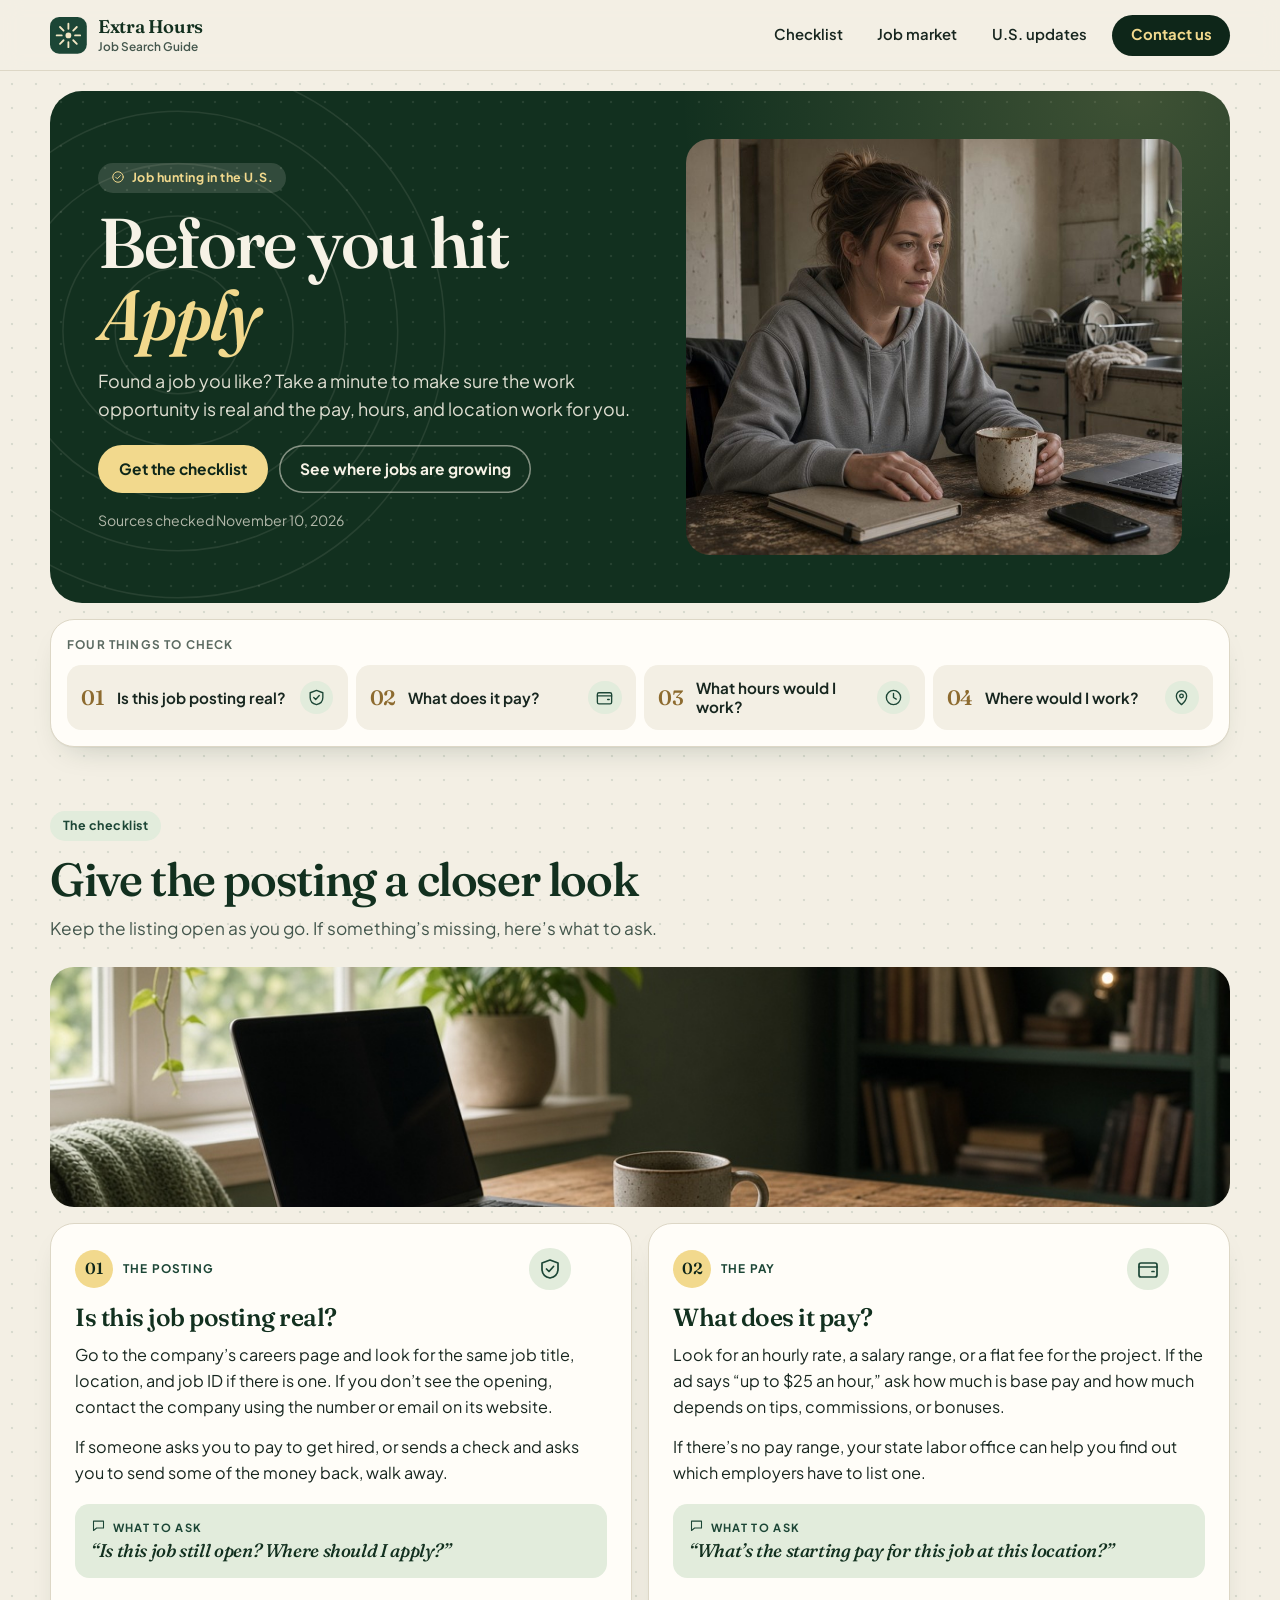
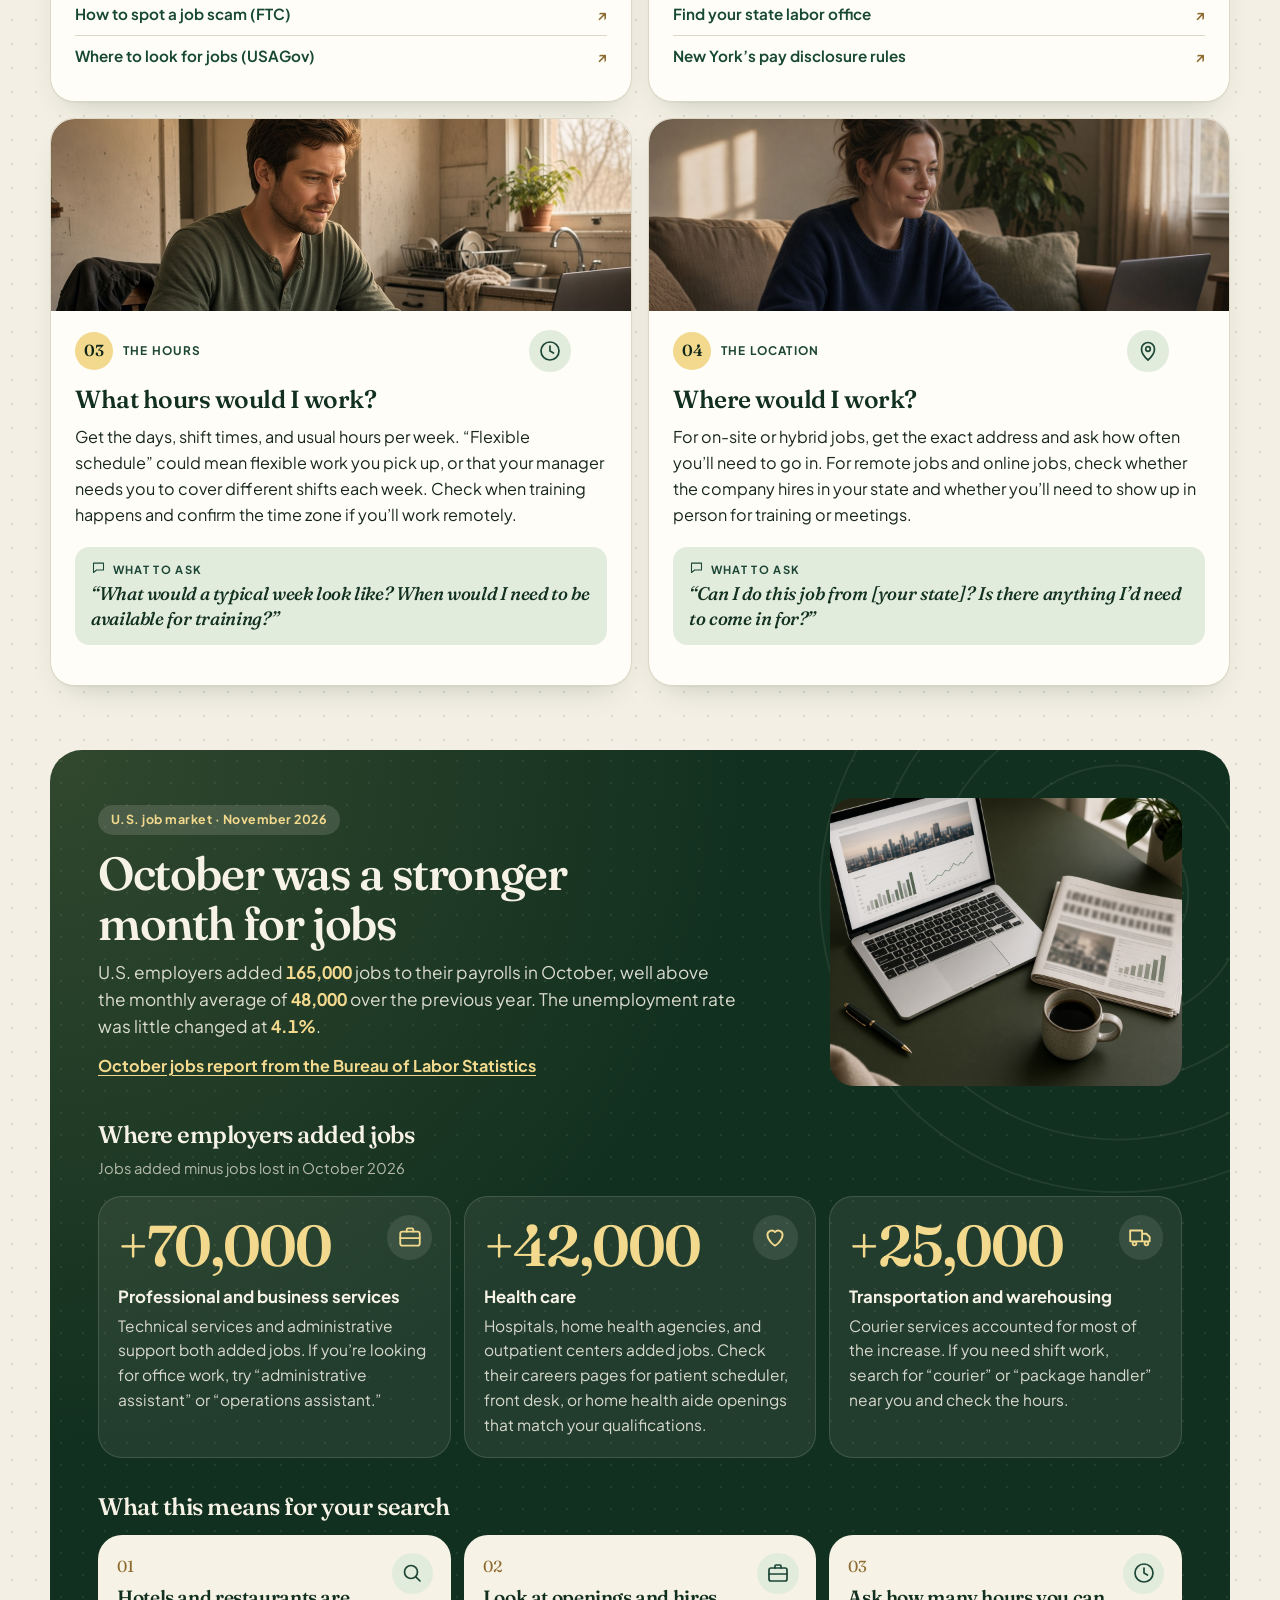
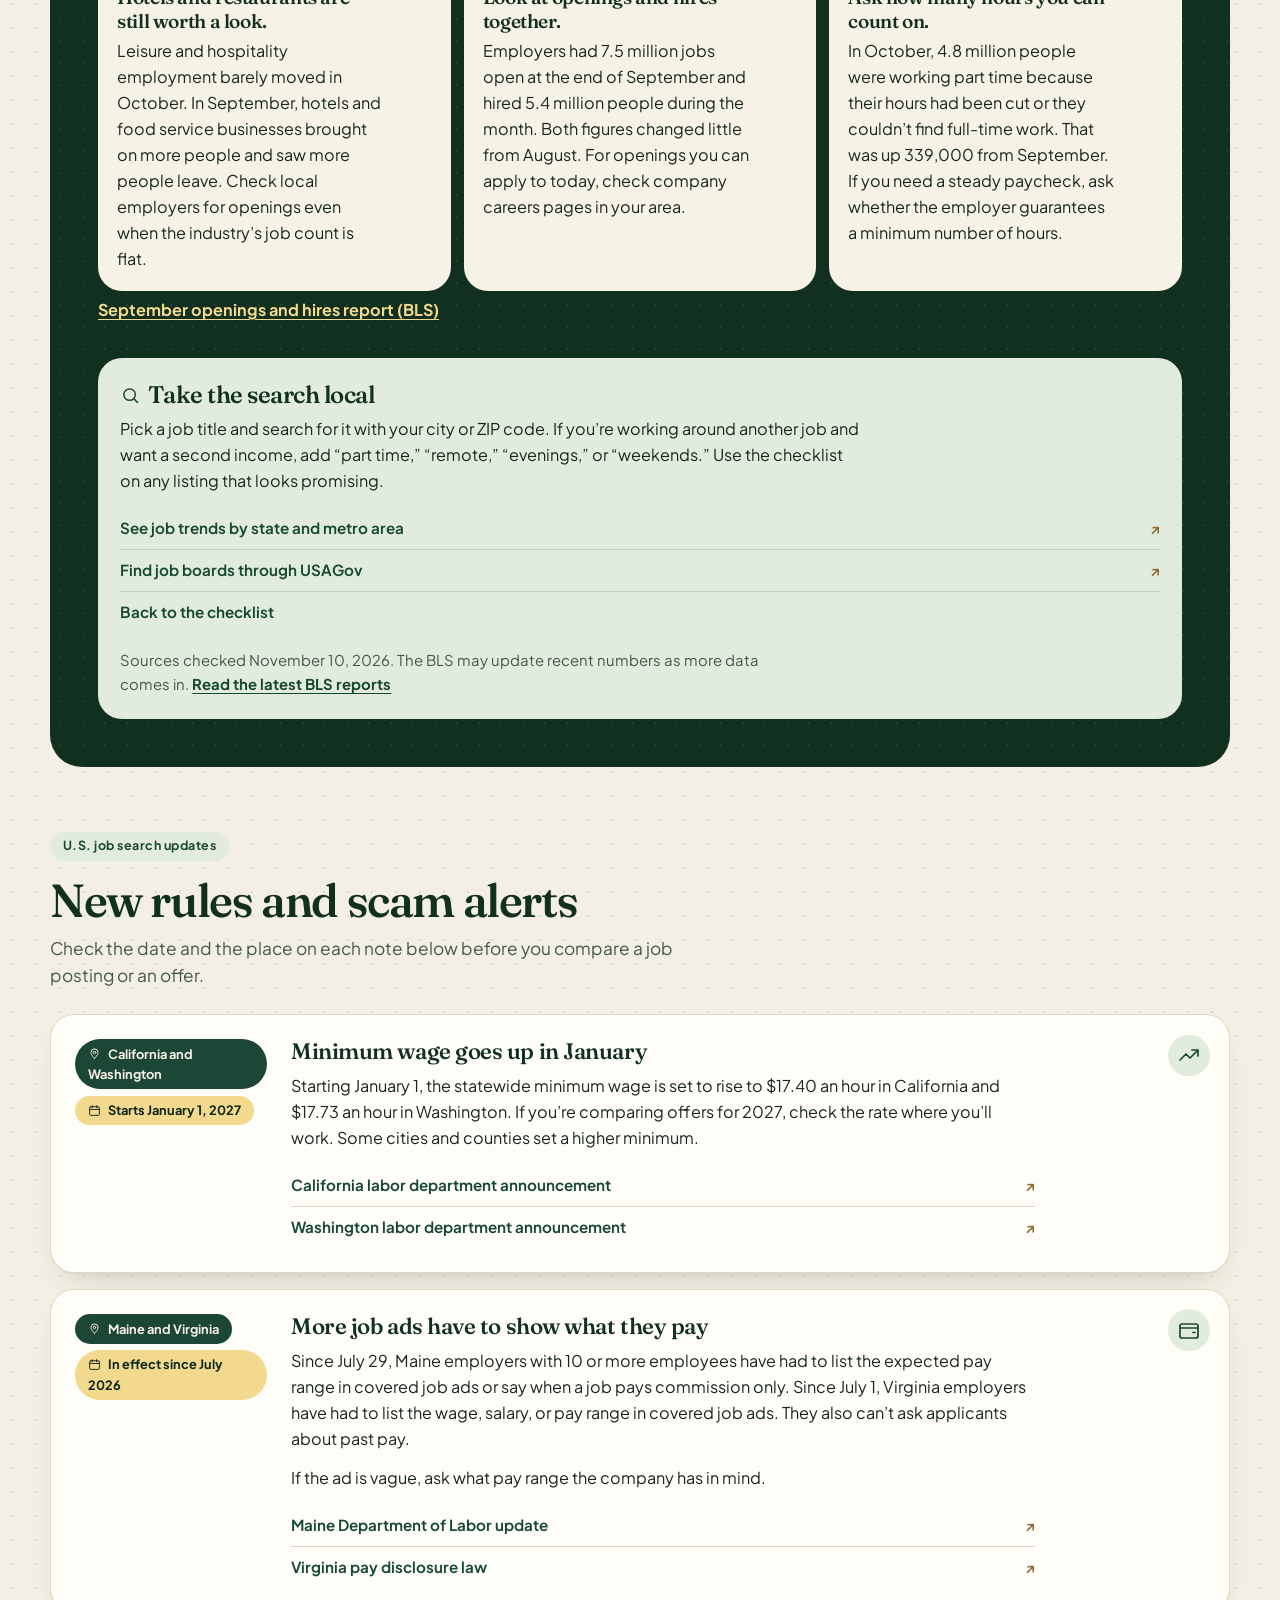
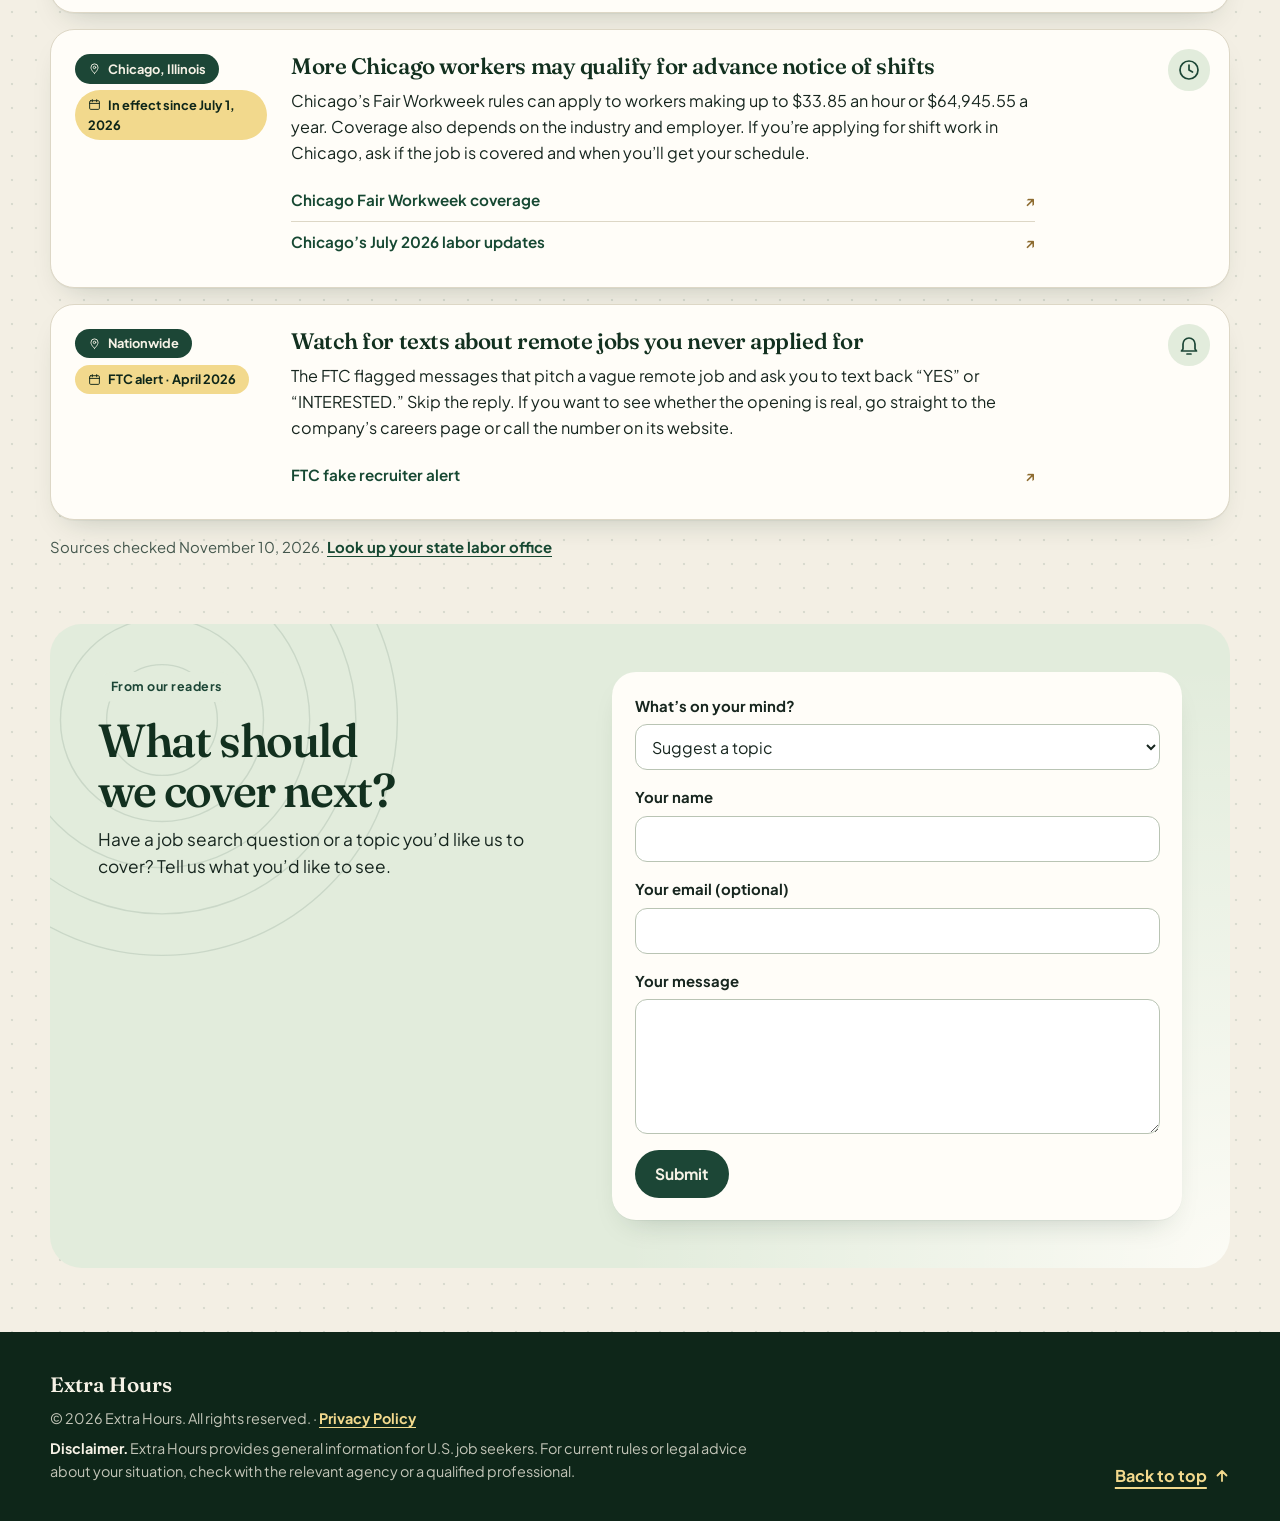
==== commit 8dc5dd55: "Make Checklist the first plain header tab with no scroll highlight. Co-authored-by: minmin-mao <huim" ====
--- a/index.html
+++ b/index.html
@@ -33,9 +33,9 @@
         </span>
       </a>
       <nav class="site-nav" aria-label="Page">
+        <a href="#checklist">Checklist</a>
         <a href="#market" data-nav="market">Job market</a>
         <a href="#updates" data-nav="updates">U.S. updates</a>
-        <a class="nav-cta nav-cta-outline" href="#checklist">Checklist</a>
         <a class="nav-cta" href="#feedback" data-nav="feedback">Contact us</a>
       </nav>
     </div>
--- a/uss-style.css
+++ b/uss-style.css
@@ -170,7 +170,8 @@
   border-radius: 999px;
 }
 
-.site-nav a:hover {
+.site-nav a:hover,
+.site-nav a:active {
   background: rgba(28, 70, 54, 0.08);
 }
 
@@ -185,18 +186,6 @@
   background: var(--forest);
   color: var(--cream);
   font-weight: 700;
-}
-
-.site-nav a.nav-cta.nav-cta-outline,
-.site-nav a.nav-cta.nav-cta-outline:hover {
-  margin-left: 0.6rem;
-  background: transparent;
-  color: var(--forest-deep);
-  box-shadow: inset 0 0 0 1.5px var(--forest);
-}
-
-.site-nav a.nav-cta.nav-cta-outline:hover {
-  background: var(--sage);
 }
 
 .site-nav a.nav-cta:hover,
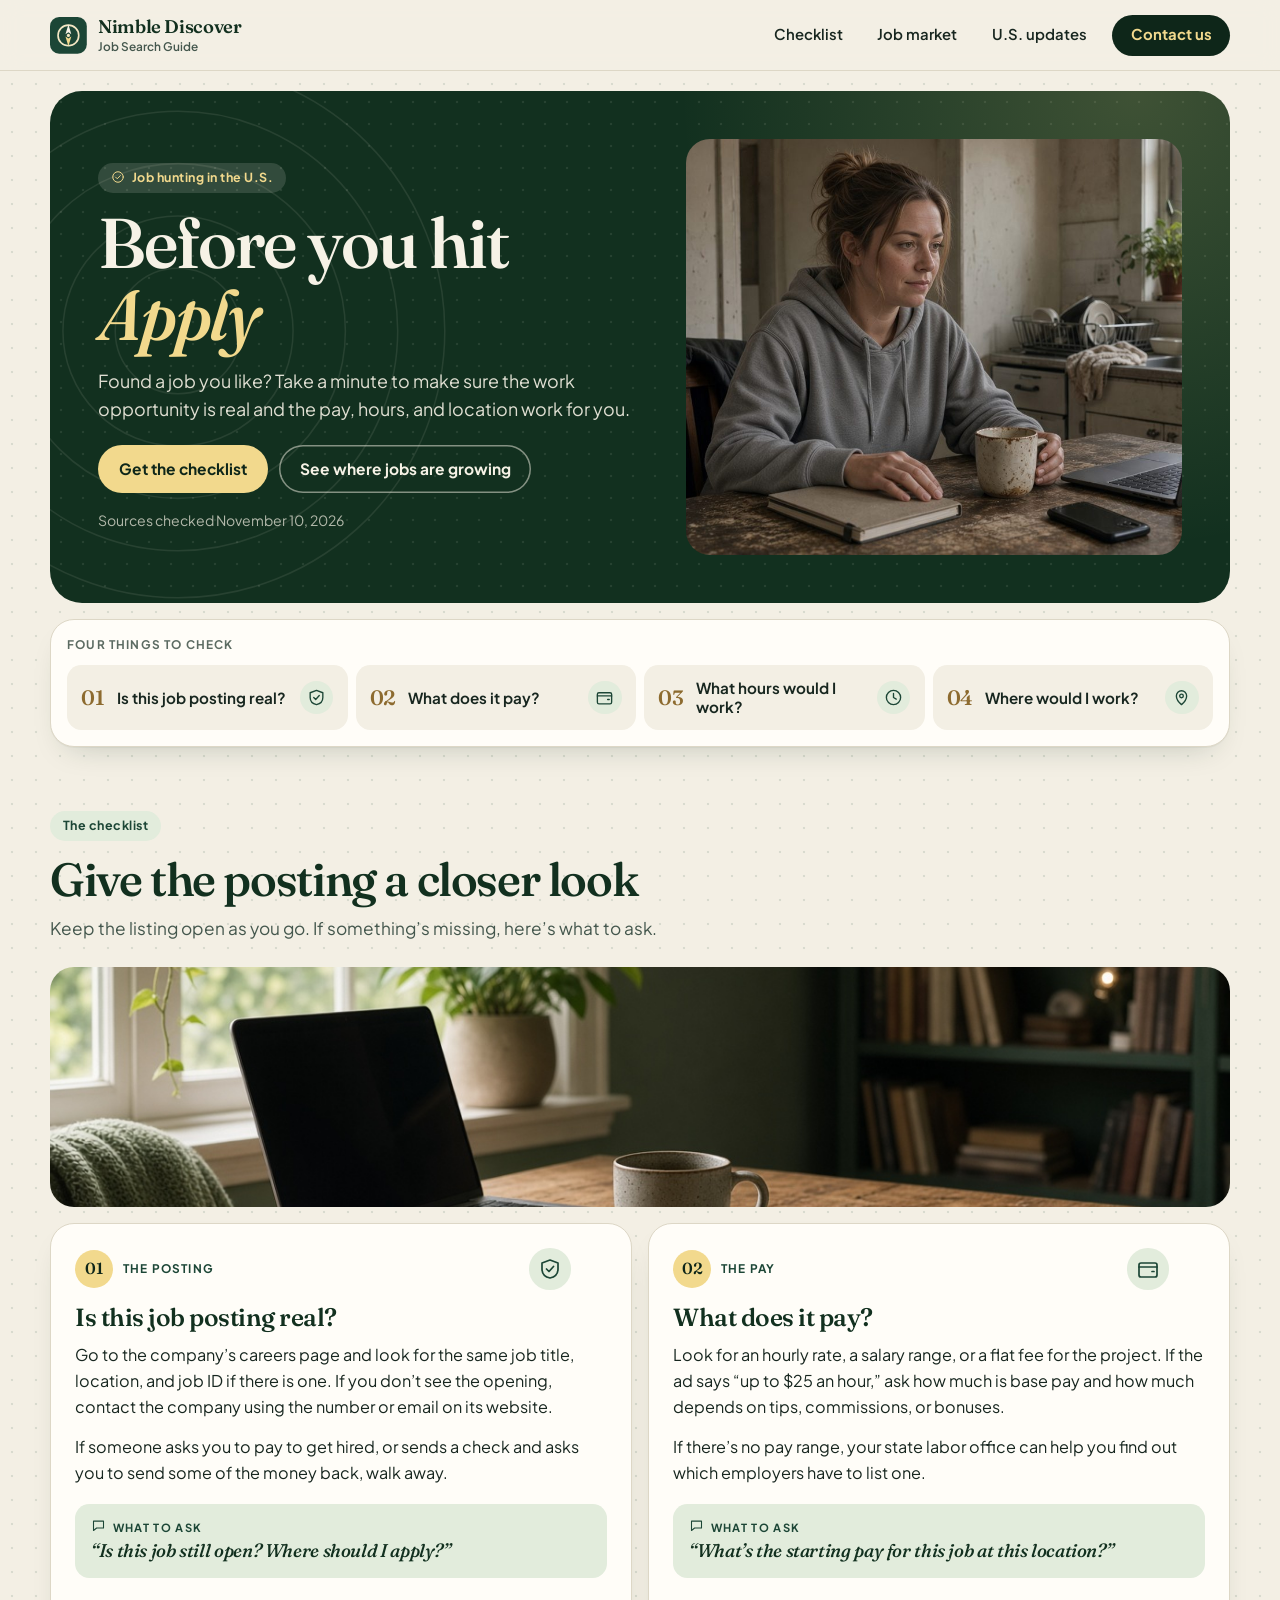
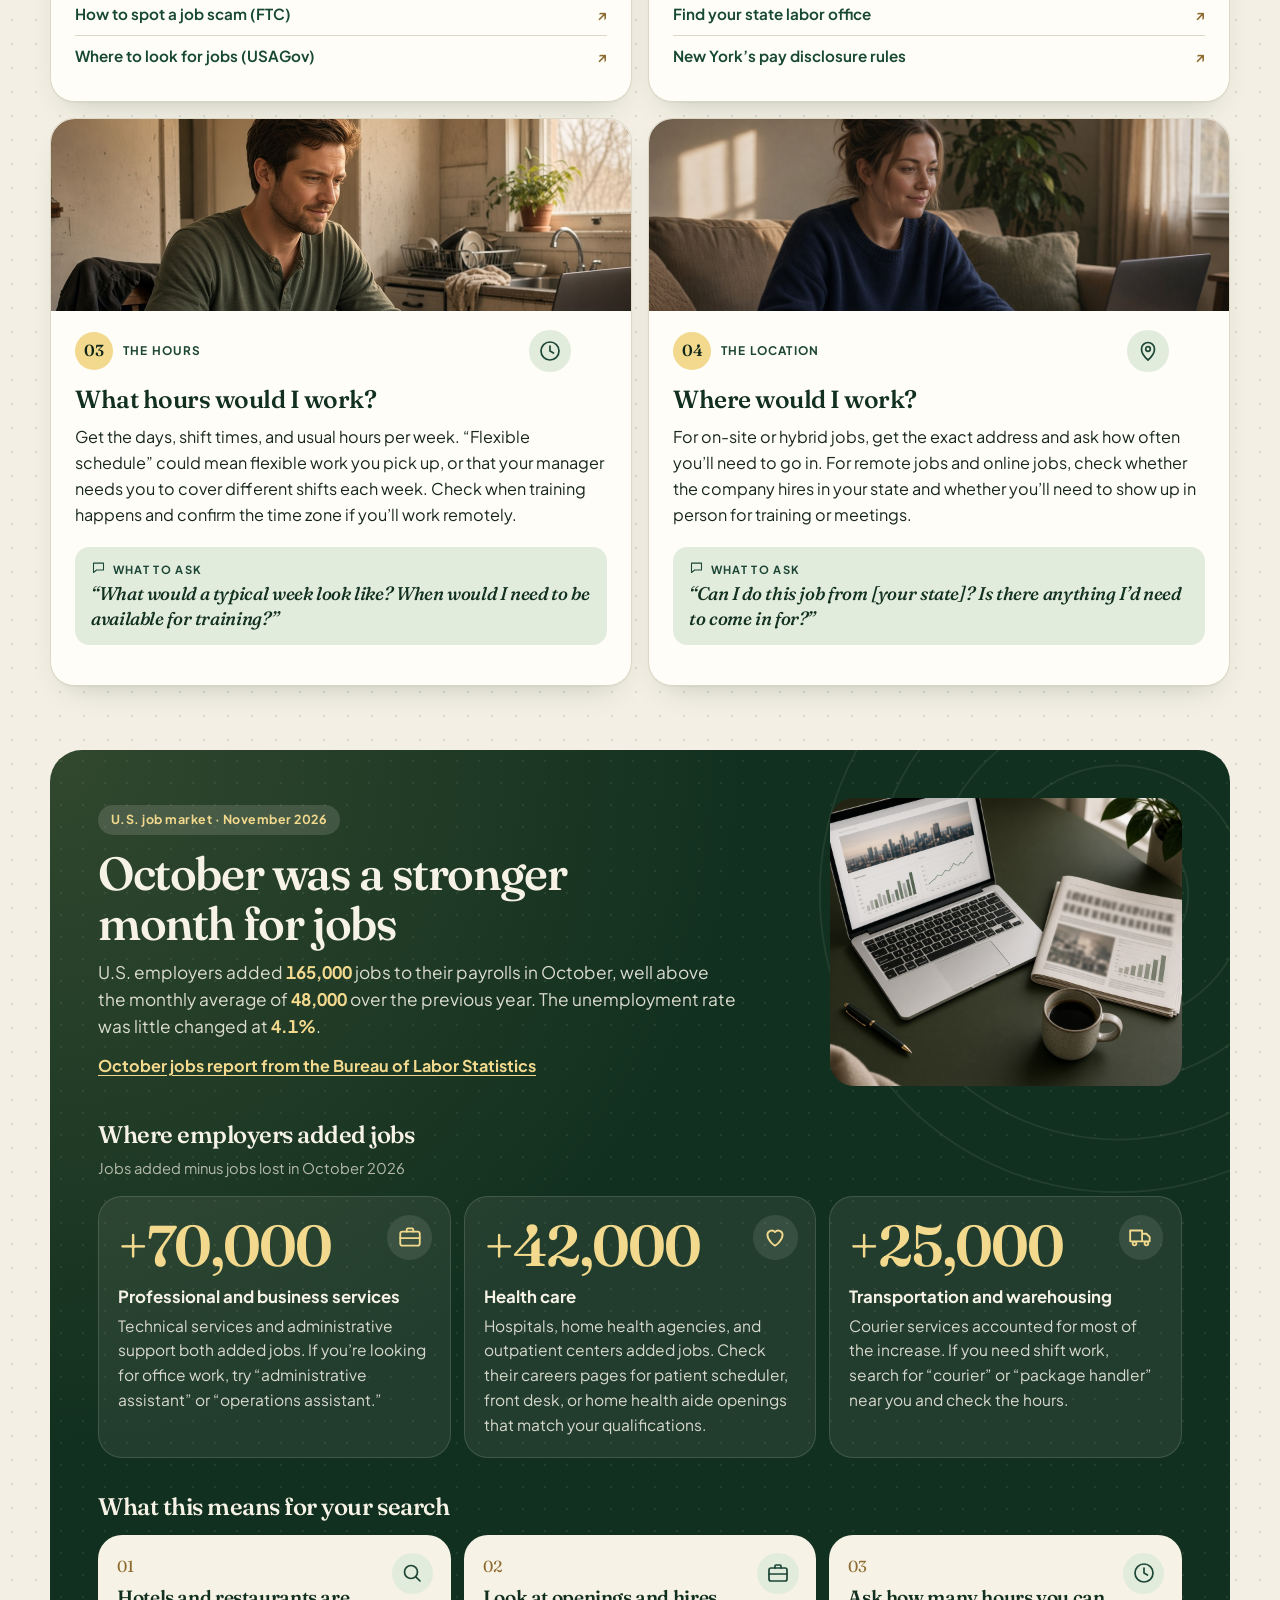
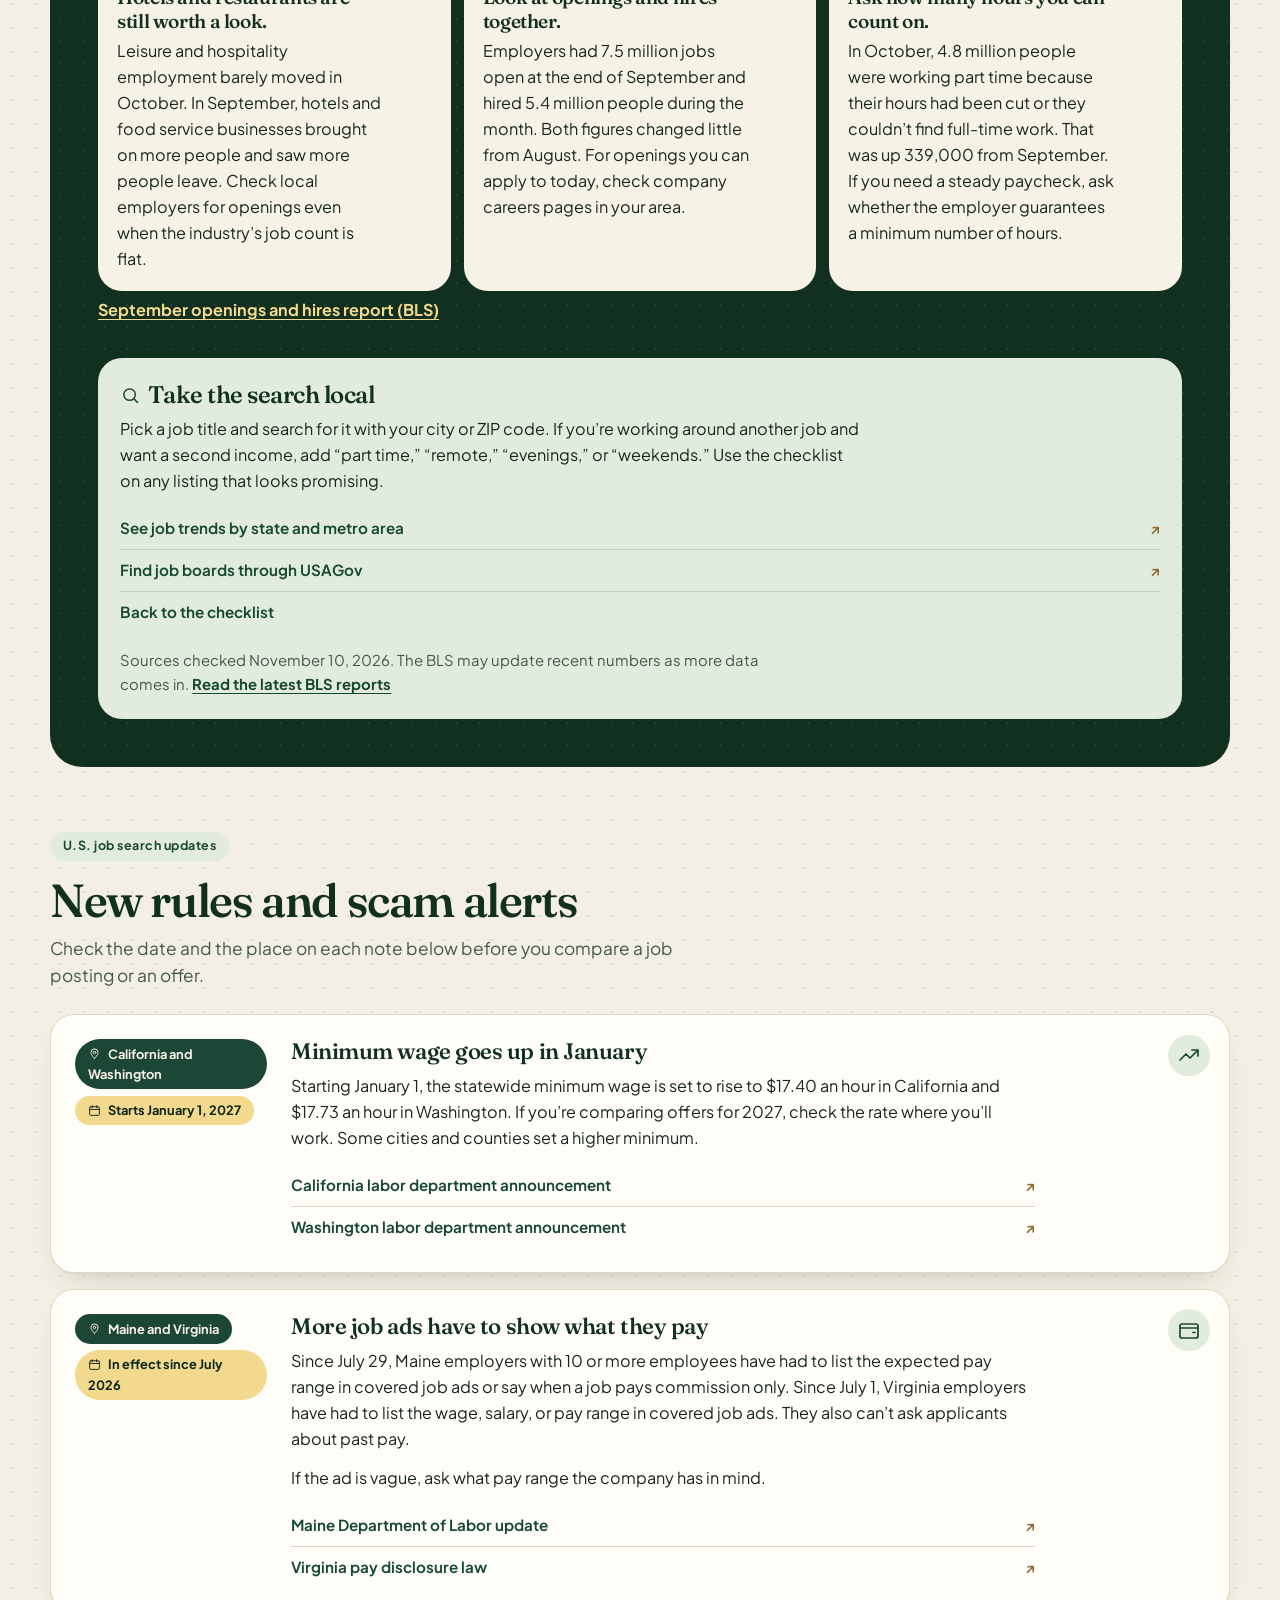
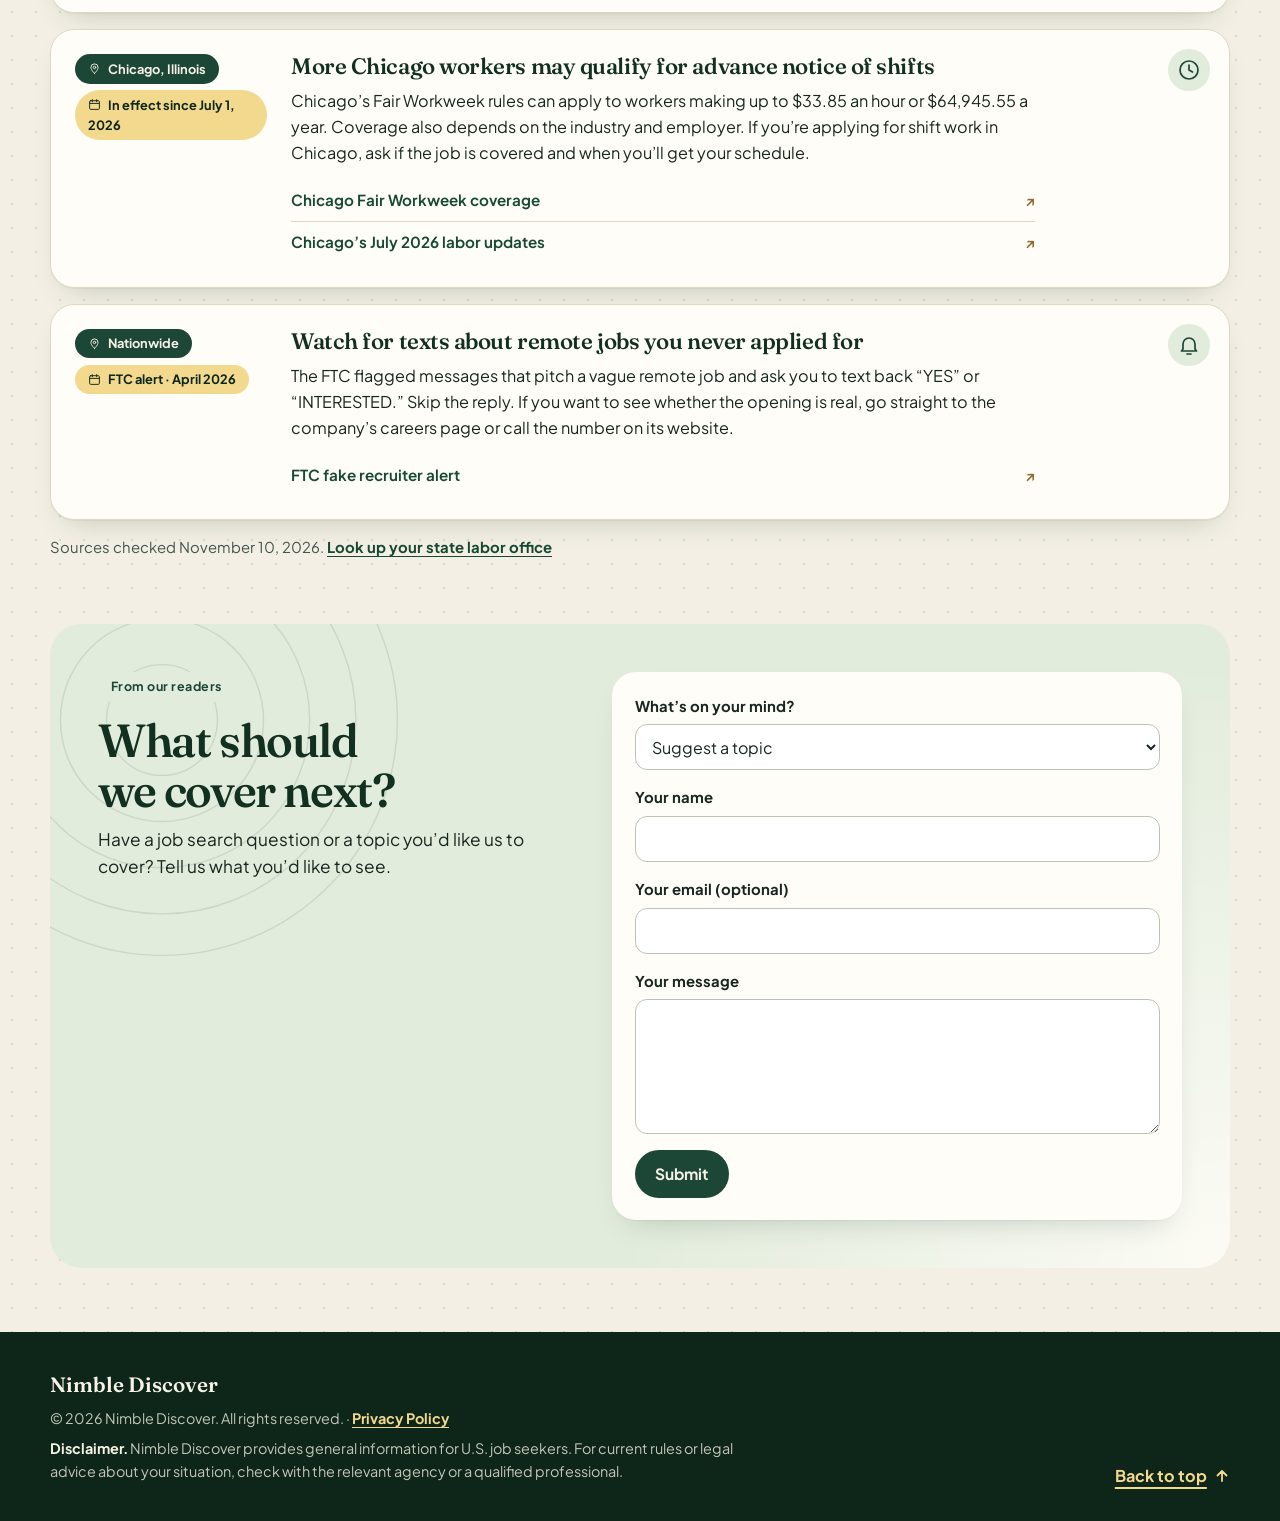
==== commit d04ccc37: "Rebrand the guide to Nimble Discover on nimblediscover.com. Co-authored-by: Cursor <cursoragent@curs" ====
--- a/index.html
+++ b/index.html
@@ -3,9 +3,11 @@
 <head>
   <meta charset="utf-8">
   <meta name="viewport" content="width=device-width, initial-scale=1">
-  <title>Before you hit Apply — Extra Hours Job Search Guide</title>
+  <title>Before you hit Apply — Nimble Discover Job Search Guide</title>
   <meta name="description" content="Found a job you like? Take a minute to make sure the listing is real and the pay, hours, and location work for you.">
   <meta name="theme-color" content="#1c4636">
+  <link rel="canonical" href="https://nimblediscover.com/">
+  <meta property="og:url" content="https://nimblediscover.com/">
   <link rel="icon" href="favicon.svg" type="image/svg+xml">
   <link rel="preconnect" href="https://fonts.googleapis.com">
   <link rel="preconnect" href="https://fonts.gstatic.com" crossorigin>
@@ -21,14 +23,13 @@
       <a class="brand" href="#top">
         <svg class="mark" viewBox="0 0 32 32" aria-hidden="true">
           <rect width="32" height="32" rx="8" fill="#1c4636"/>
-          <g fill="none" stroke="#f4e7c4" stroke-width="1.6" stroke-linecap="round">
-            <path d="M16 5.8v4.4M16 21.8v4.4M5.8 16h4.4M21.8 16h4.4"/>
-            <path d="M8.7 8.7l3.1 3.1M20.2 20.2l3.1 3.1M23.3 8.7l-3.1 3.1M11.8 20.2l-3.1 3.1"/>
-          </g>
-          <circle cx="16" cy="16" r="2.5" fill="#f4e7c4"/>
+          <circle cx="16" cy="16" r="9" fill="none" stroke="#f4e7c4" stroke-width="1.45"/>
+          <path d="M16 6.6 18.55 15.05 16 13.35 13.45 15.05Z" fill="#f6f2e6"/>
+          <path d="M16 25.4 13.45 16.95 16 18.65 18.55 16.95Z" fill="#f2d98d"/>
+          <circle cx="16" cy="16" r="1.35" fill="#f4e7c4"/>
         </svg>
         <span class="brand-text">
-          <span class="brand-name">Extra Hours</span>
+          <span class="brand-name">Nimble Discover</span>
           <span class="brand-sub">Job Search Guide</span>
         </span>
       </a>
@@ -310,9 +311,9 @@
   <footer class="site-footer">
     <div class="wrap footer-inner">
       <div class="footer-copy">
-        <p class="footer-brand">Extra Hours</p>
-        <p>© 2026 Extra Hours. All rights reserved. · <a class="footer-link" href="privacy-policy/">Privacy Policy</a></p>
-        <p class="disclaimer"><strong>Disclaimer.</strong> Extra Hours provides general information for U.S. job seekers. For current rules or legal advice about your situation, check with the relevant agency or a qualified professional.</p>
+        <p class="footer-brand">Nimble Discover</p>
+        <p>© 2026 Nimble Discover. All rights reserved. · <a class="footer-link" href="privacy-policy/">Privacy Policy</a></p>
+        <p class="disclaimer"><strong>Disclaimer.</strong> Nimble Discover provides general information for U.S. job seekers. For current rules or legal advice about your situation, check with the relevant agency or a qualified professional.</p>
       </div>
       <a class="to-top" href="#top">Back to top <svg class="to-top-icon" viewBox="0 0 16 16" width="16" height="16" aria-hidden="true" focusable="false"><path d="M8 13V3M3.5 7.5L8 3l4.5 4.5" fill="none" stroke="currentColor" stroke-width="1.8" stroke-linecap="round" stroke-linejoin="round"/></svg></a>
     </div>
--- a/uss-style.css
+++ b/uss-style.css
@@ -1534,3 +1534,67 @@
   font-weight: 700;
   text-underline-offset: 0.2em;
 }
+
+.doc h3 {
+  margin: 1.4rem 0 0.4rem;
+  font-size: 1.15rem;
+}
+
+.doc-toc {
+  margin: 1.8rem 0 0;
+  padding: 1.2rem 1.4rem;
+  background: var(--card);
+  border: 1px solid var(--line);
+  border-radius: var(--radius-sm);
+}
+
+.doc-toc-label {
+  margin: 0 0 0.5rem;
+  font-size: 0.74rem;
+  font-weight: 700;
+  letter-spacing: 0.1em;
+  text-transform: uppercase;
+  color: var(--faint);
+}
+
+.doc-toc ol {
+  margin: 0;
+  padding-left: 1.3rem;
+  columns: 2 16rem;
+  column-gap: 2rem;
+}
+
+.doc-toc li {
+  margin-bottom: 0.25rem;
+  break-inside: avoid;
+}
+
+.doc-policy {
+  max-width: none;
+  margin-inline: 0;
+}
+
+.doc-policy .lede,
+.doc-policy p,
+.doc-policy li {
+  max-width: none;
+}
+
+.doc-policy h1 {
+  max-width: none;
+}
+
+body {
+  display: flex;
+  flex-direction: column;
+  min-height: 100vh;
+  min-height: 100dvh;
+}
+
+main {
+  flex: 1 0 auto;
+}
+
+.site-footer {
+  flex: none;
+}
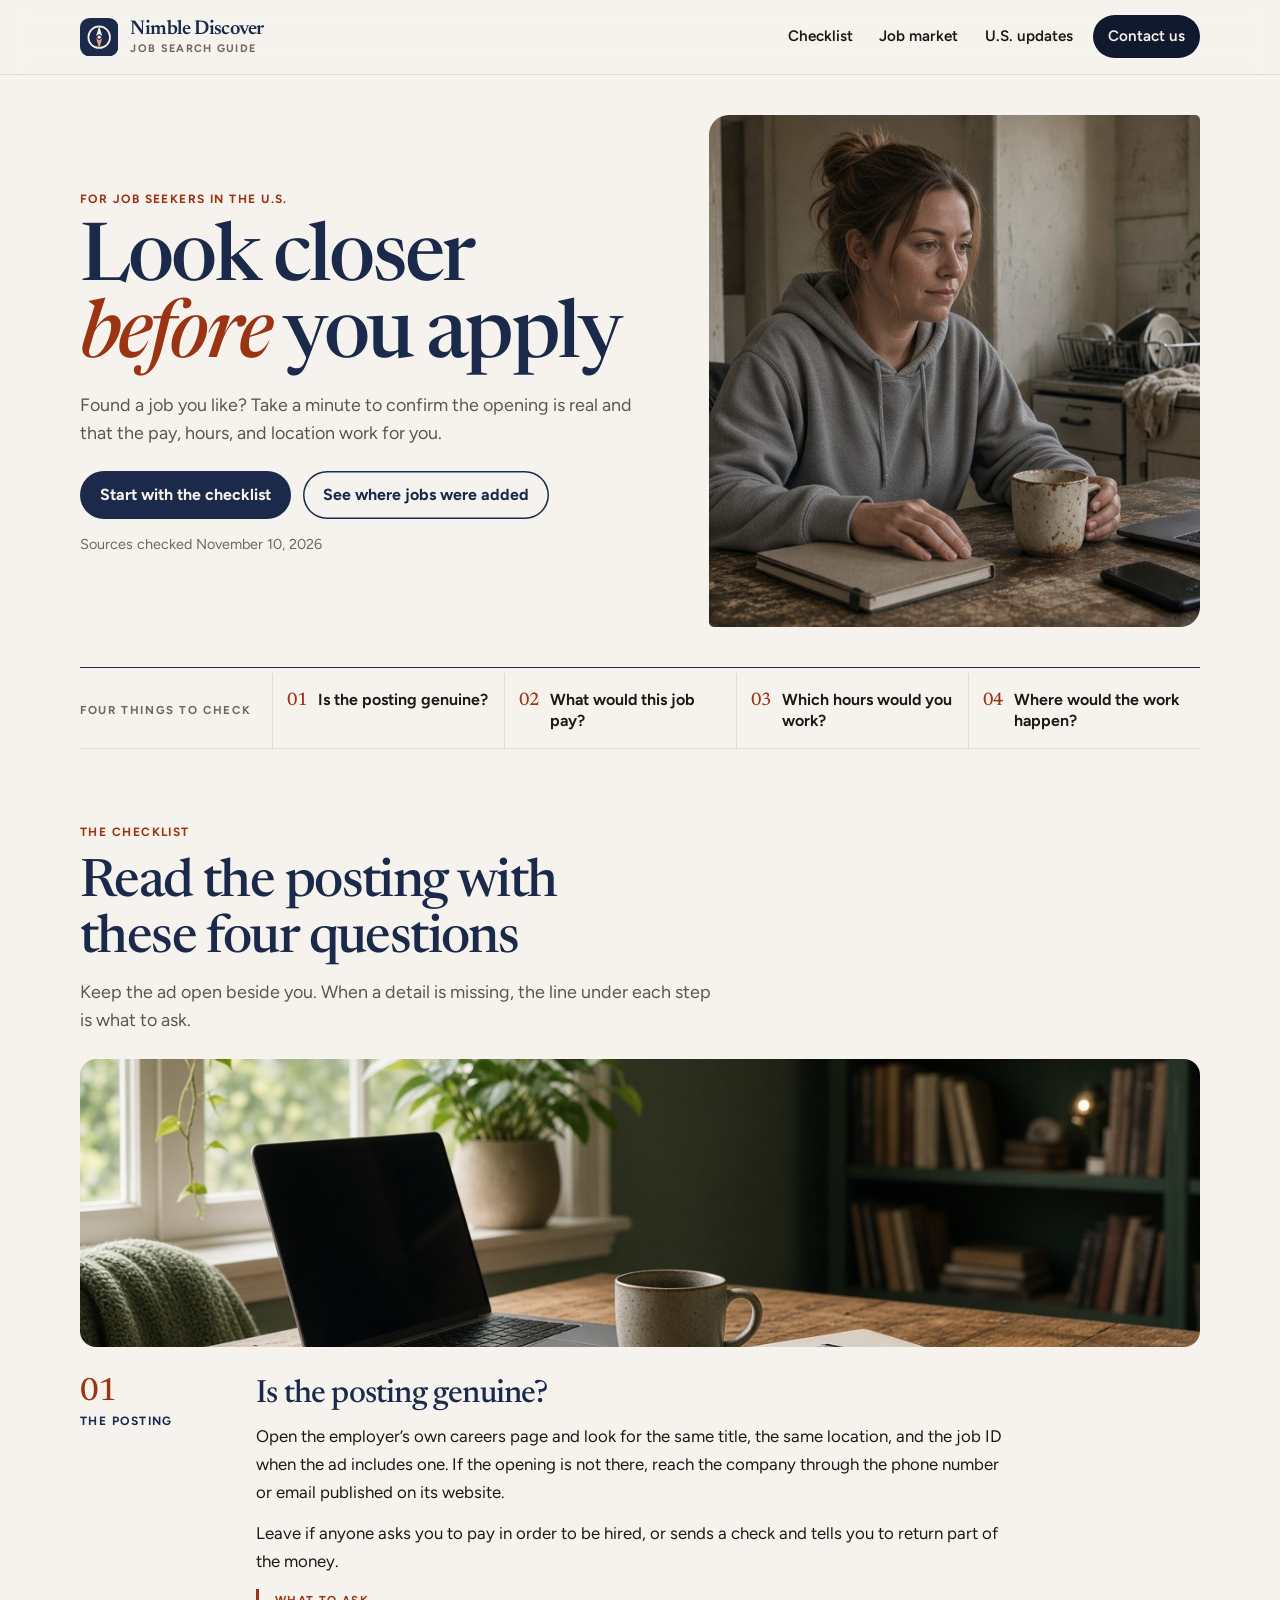
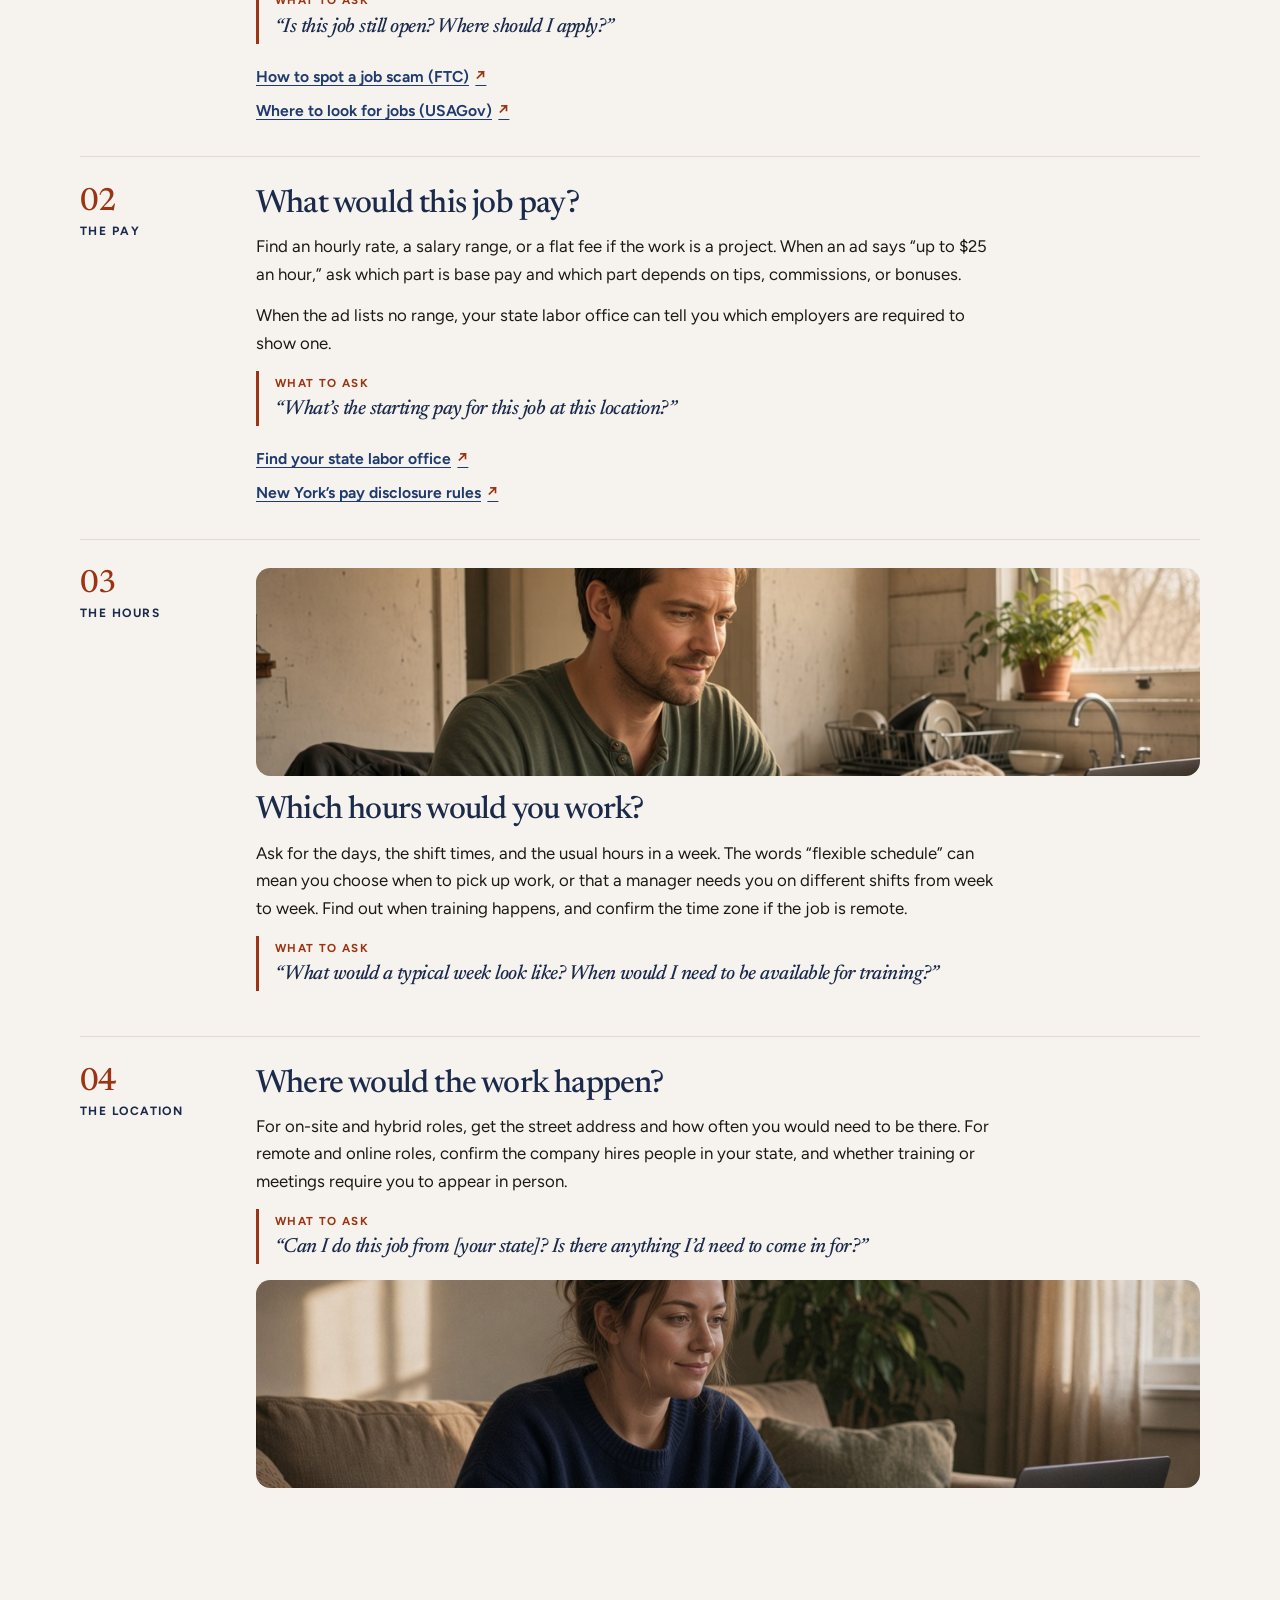
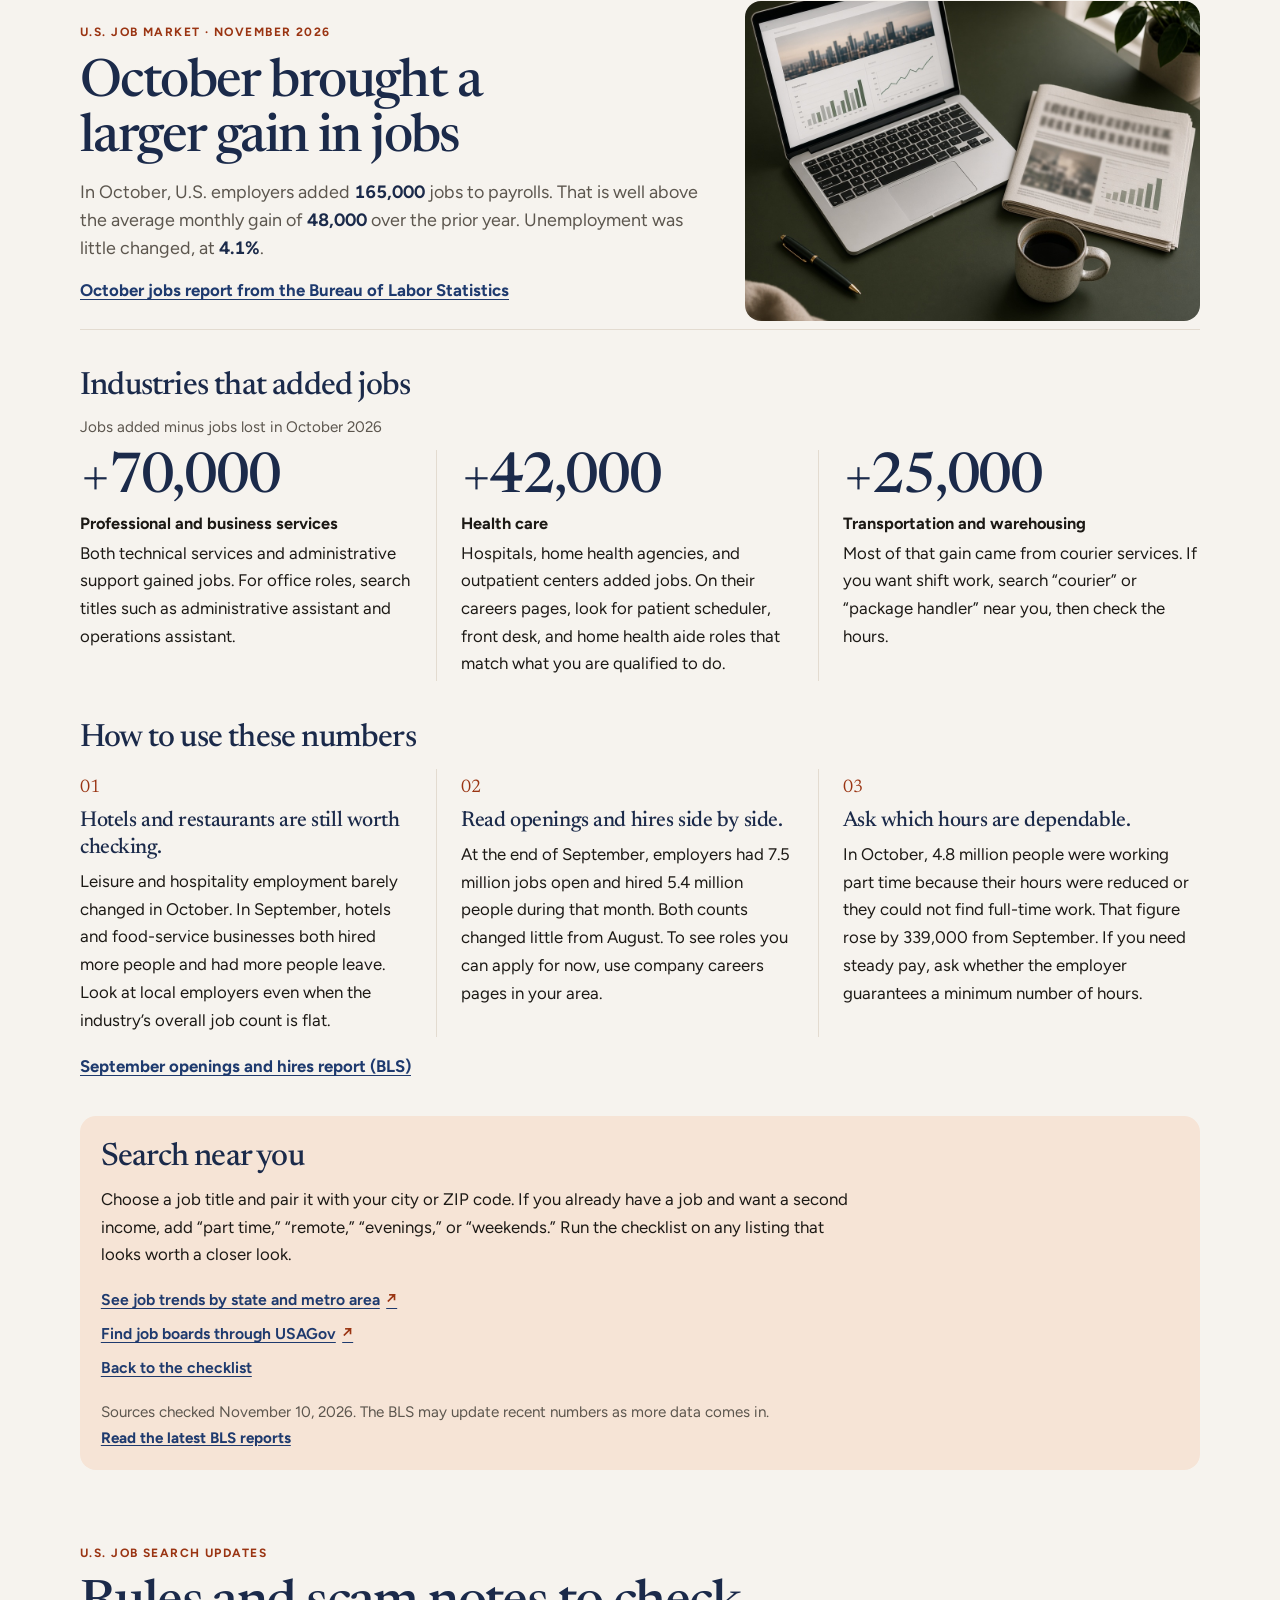
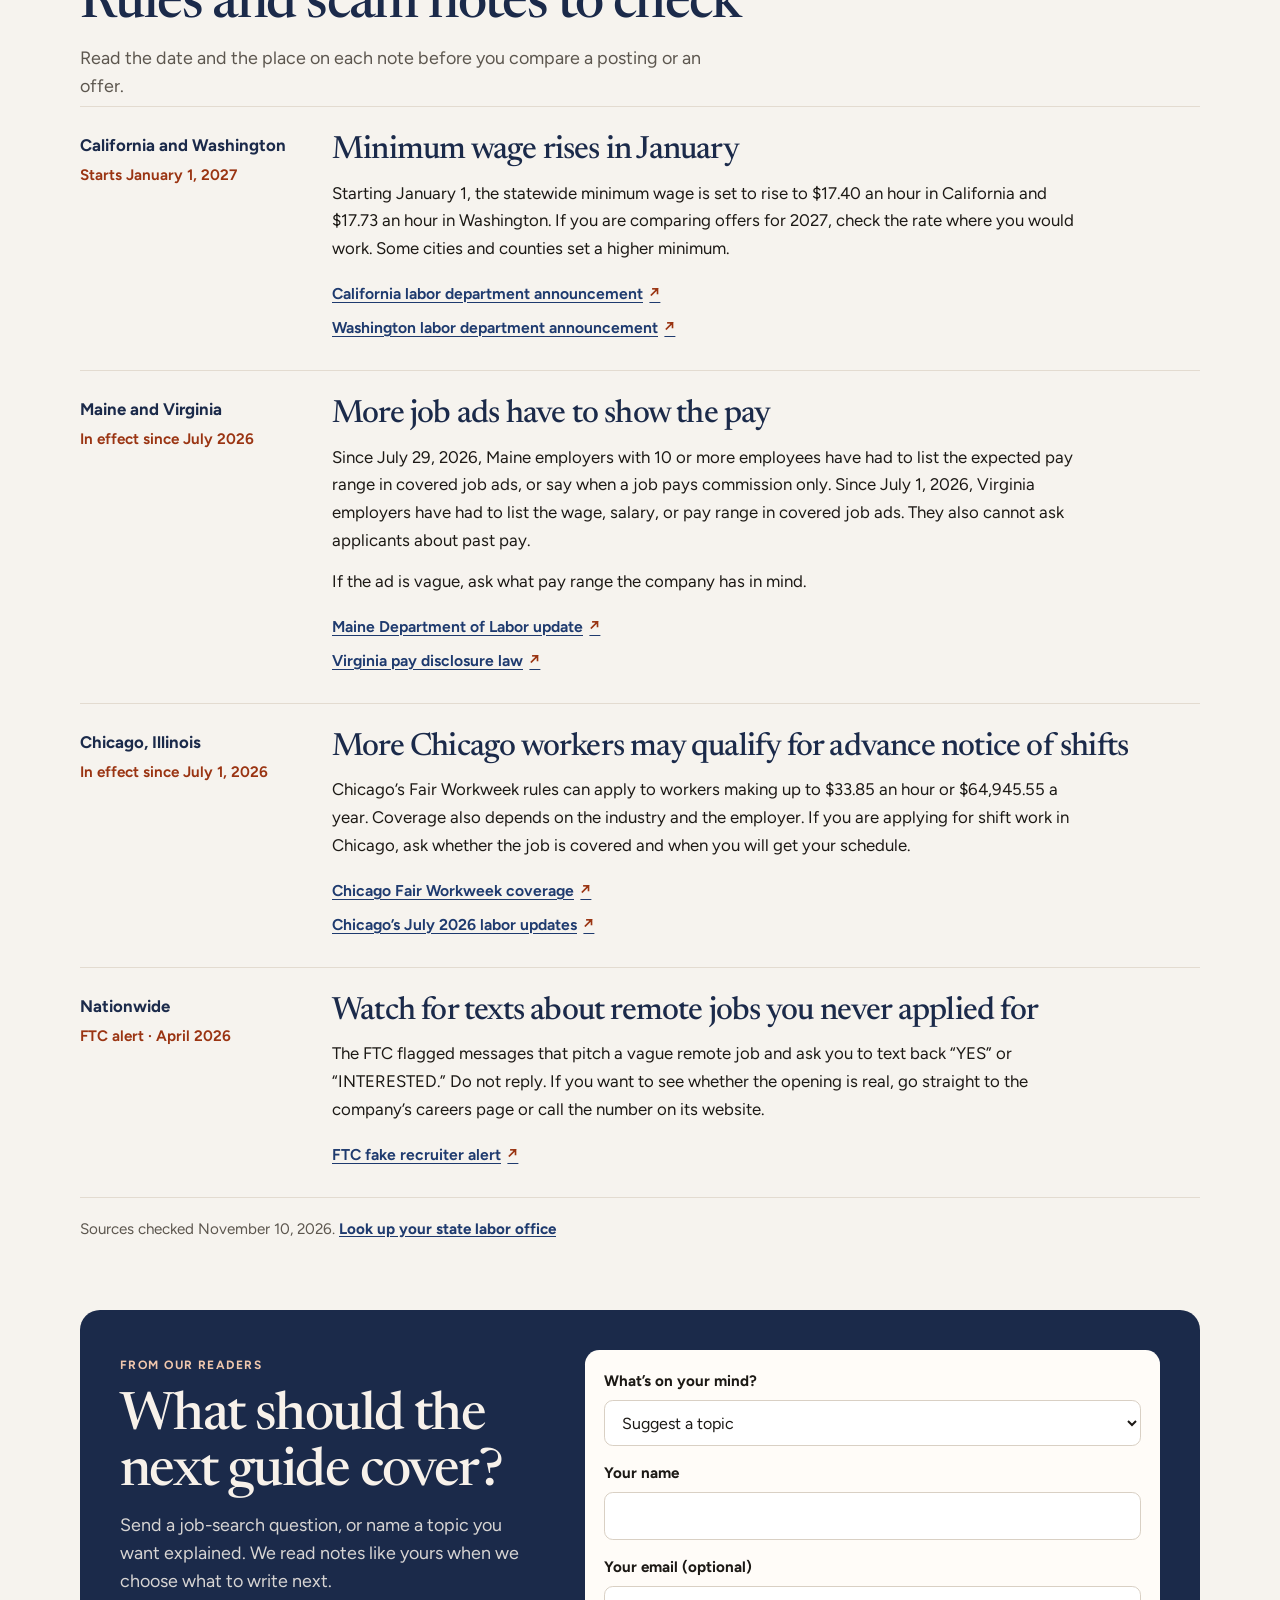
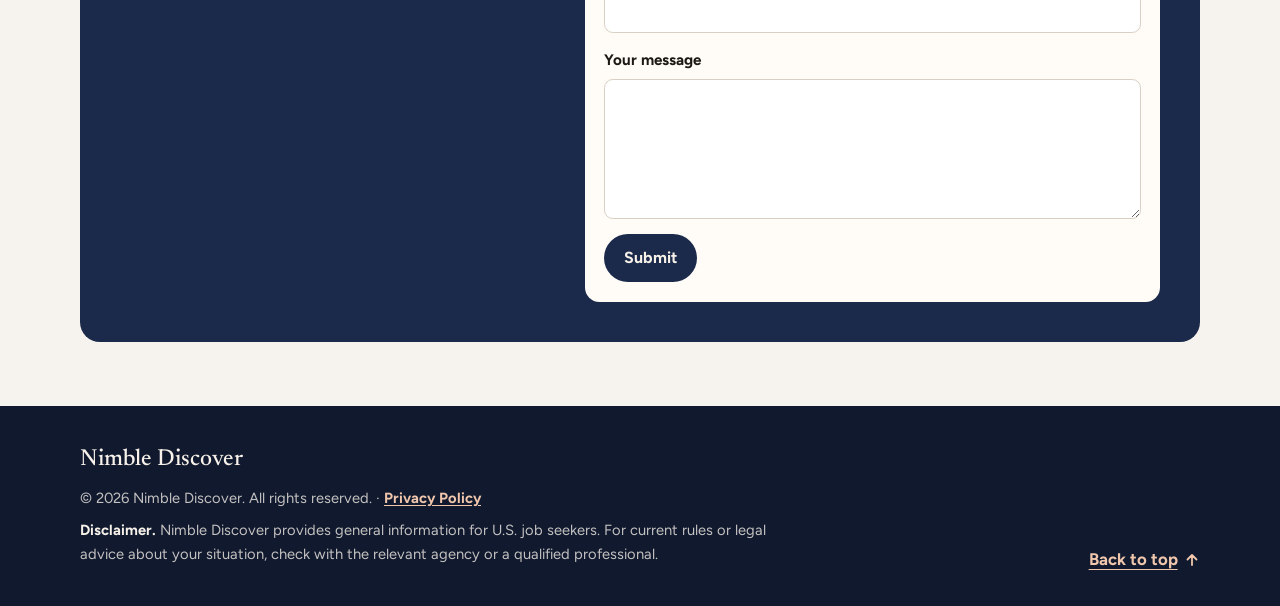
==== commit 0daf0572: "Reword and redesign the guide while keeping the same facts. Refresh the layout and wording of the jo" ====
--- a/index.html
+++ b/index.html
@@ -3,15 +3,15 @@
 <head>
   <meta charset="utf-8">
   <meta name="viewport" content="width=device-width, initial-scale=1">
-  <title>Before you hit Apply — Nimble Discover Job Search Guide</title>
-  <meta name="description" content="Found a job you like? Take a minute to make sure the listing is real and the pay, hours, and location work for you.">
-  <meta name="theme-color" content="#1c4636">
+  <title>Look closer before you apply — Nimble Discover Job Search Guide</title>
+  <meta name="description" content="Found a job you like? Take a minute to confirm the opening is real and that the pay, hours, and location work for you.">
+  <meta name="theme-color" content="#1b2a4a">
   <link rel="canonical" href="https://nimblediscover.com/">
   <meta property="og:url" content="https://nimblediscover.com/">
   <link rel="icon" href="favicon.svg" type="image/svg+xml">
   <link rel="preconnect" href="https://fonts.googleapis.com">
   <link rel="preconnect" href="https://fonts.gstatic.com" crossorigin>
-  <link href="https://fonts.googleapis.com/css2?family=Fraunces:ital,opsz,wght@0,9..144,500;0,9..144,600;1,9..144,500&family=Plus+Jakarta+Sans:wght@400;500;600;700;800&display=swap" rel="stylesheet">
+  <link href="https://fonts.googleapis.com/css2?family=Figtree:ital,wght@0,400;0,500;0,600;0,700;1,400&family=Newsreader:ital,opsz,wght@0,6..72,500;0,6..72,600;1,6..72,500&display=swap" rel="stylesheet">
   <link rel="stylesheet" href="uss-style.css">
 </head>
 <body>
@@ -22,11 +22,11 @@
     <div class="wrap header-inner">
       <a class="brand" href="#top">
         <svg class="mark" viewBox="0 0 32 32" aria-hidden="true">
-          <rect width="32" height="32" rx="8" fill="#1c4636"/>
-          <circle cx="16" cy="16" r="9" fill="none" stroke="#f4e7c4" stroke-width="1.45"/>
-          <path d="M16 6.6 18.55 15.05 16 13.35 13.45 15.05Z" fill="#f6f2e6"/>
-          <path d="M16 25.4 13.45 16.95 16 18.65 18.55 16.95Z" fill="#f2d98d"/>
-          <circle cx="16" cy="16" r="1.35" fill="#f4e7c4"/>
+          <rect width="32" height="32" rx="8" fill="#1b2a4a"/>
+          <circle cx="16" cy="16" r="9" fill="none" stroke="#f4efe6" stroke-width="1.45"/>
+          <path d="M16 6.6 18.55 15.05 16 13.35 13.45 15.05Z" fill="#f6f3ee"/>
+          <path d="M16 25.4 13.45 16.95 16 18.65 18.55 16.95Z" fill="#e7a07a"/>
+          <circle cx="16" cy="16" r="1.35" fill="#f4efe6"/>
         </svg>
         <span class="brand-text">
           <span class="brand-name">Nimble Discover</span>
@@ -34,7 +34,7 @@
         </span>
       </a>
       <nav class="site-nav" aria-label="Page">
-        <a href="#checklist">Checklist</a>
+        <a href="#checklist" data-nav="checklist">Checklist</a>
         <a href="#market" data-nav="market">Job market</a>
         <a href="#updates" data-nav="updates">U.S. updates</a>
         <a class="nav-cta" href="#feedback" data-nav="feedback">Contact us</a>
@@ -46,12 +46,12 @@
     <div class="page">
       <section class="hero" aria-labelledby="page-title">
         <div class="hero-copy">
-          <p class="chip">Job hunting in the U.S.</p>
-          <h1 id="page-title">Before you hit <em>Apply</em></h1>
-          <p class="lede">Found a job you like? Take a minute to make sure the work opportunity is real and the pay, hours, and location work for you.</p>
+          <p class="chip">For job seekers in the U.S.</p>
+          <h1 id="page-title">Look closer <em>before</em> you apply</h1>
+          <p class="lede">Found a job you like? Take a minute to confirm the opening is real and that the pay, hours, and location work for you.</p>
           <p class="hero-actions">
-            <a class="button" href="#checklist">Get the checklist</a>
-            <a class="button button-ghost" href="#market">See where jobs are growing</a>
+            <a class="button" href="#checklist">Start with the checklist</a>
+            <a class="button button-ghost" href="#market">See where jobs were added</a>
           </p>
           <p class="checked-on">Sources checked November 10, 2026</p>
         </div>
@@ -63,87 +63,93 @@
       <nav class="quick" aria-label="Four things to check">
         <p class="quick-label">Four things to check</p>
         <ol class="quick-list">
-          <li><a href="#posting" data-section-link="posting"><span class="num">01</span><span>Is this job posting real?</span></a></li>
-          <li><a href="#pay" data-section-link="pay"><span class="num">02</span><span>What does it pay?</span></a></li>
-          <li><a href="#hours" data-section-link="hours"><span class="num">03</span><span>What hours would I work?</span></a></li>
-          <li><a href="#location" data-section-link="location"><span class="num">04</span><span>Where would I work?</span></a></li>
+          <li><a href="#posting" data-section-link="posting"><span class="num">01</span><span>Is the posting genuine?</span></a></li>
+          <li><a href="#pay" data-section-link="pay"><span class="num">02</span><span>What would this job pay?</span></a></li>
+          <li><a href="#hours" data-section-link="hours"><span class="num">03</span><span>Which hours would you work?</span></a></li>
+          <li><a href="#location" data-section-link="location"><span class="num">04</span><span>Where would the work happen?</span></a></li>
         </ol>
       </nav>
 
       <div class="sheet-main">
         <section class="section" id="checklist" data-section="checklist">
           <p class="chip">The checklist</p>
-          <h2>Give the posting a closer look</h2>
-          <p class="section-lede">Keep the listing open as you go. If something’s missing, here’s what to ask.</p>
-          <div class="check-grid">
-            <figure class="check-photo">
-              <img src="images/calm-laptop-nook.jpg" width="1280" height="720" alt="An open laptop, a mug, and a notebook on a wooden table beside a sunny window.">
-            </figure>
-
-          <article class="entry card" id="posting" data-section="posting">
+          <h2>Read the posting with these four questions</h2>
+          <p class="section-lede">Keep the ad open beside you. When a detail is missing, the line under each step is what to ask.</p>
+          <figure class="check-photo">
+            <img src="images/calm-laptop-nook.jpg" width="1280" height="720" alt="An open laptop, a mug, and a notebook on a wooden table beside a sunny window.">
+          </figure>
+
+          <article class="entry" id="posting" data-section="posting">
             <p class="step"><span>01</span> The posting</p>
-            <h3>Is this job posting real?</h3>
-            <p>Go to the company’s careers page and look for the same job title, location, and job ID if there is one. If you don’t see the opening, contact the company using the number or email on its website.</p>
-            <p>If someone asks you to pay to get hired, or sends a check and asks you to send some of the money back, walk away.</p>
-            <blockquote class="ask">
-              <p class="ask-label">What to ask</p>
-              <p>“Is this job still open? Where should I apply?”</p>
-            </blockquote>
-            <ul class="resources">
-              <li><a href="https://consumer.ftc.gov/consumer-alerts/2018/09/anatomy-fake-check-scam" target="_blank" rel="noopener noreferrer">How to spot a job scam (FTC)<span class="visually-hidden"> (opens in a new tab)</span></a></li>
-              <li><a href="https://www.usa.gov/job-search" target="_blank" rel="noopener noreferrer">Where to look for jobs (USAGov)<span class="visually-hidden"> (opens in a new tab)</span></a></li>
-            </ul>
-          </article>
-
-          <article class="entry card" id="pay" data-section="pay">
+            <div class="entry-copy">
+              <h3>Is the posting genuine?</h3>
+              <p>Open the employer’s own careers page and look for the same title, the same location, and the job ID when the ad includes one. If the opening is not there, reach the company through the phone number or email published on its website.</p>
+              <p>Leave if anyone asks you to pay in order to be hired, or sends a check and tells you to return part of the money.</p>
+              <blockquote class="ask">
+                <p class="ask-label">What to ask</p>
+                <p>“Is this job still open? Where should I apply?”</p>
+              </blockquote>
+              <ul class="resources">
+                <li><a href="https://consumer.ftc.gov/consumer-alerts/2018/09/anatomy-fake-check-scam" target="_blank" rel="noopener noreferrer">How to spot a job scam (FTC)<span class="visually-hidden"> (opens in a new tab)</span></a></li>
+                <li><a href="https://www.usa.gov/job-search" target="_blank" rel="noopener noreferrer">Where to look for jobs (USAGov)<span class="visually-hidden"> (opens in a new tab)</span></a></li>
+              </ul>
+            </div>
+          </article>
+
+          <article class="entry" id="pay" data-section="pay">
             <p class="step"><span>02</span> The pay</p>
-            <h3>What does it pay?</h3>
-            <p>Look for an hourly rate, a salary range, or a flat fee for the project. If the ad says “up to $25 an hour,” ask how much is base pay and how much depends on tips, commissions, or bonuses.</p>
-            <p>If there’s no pay range, your state labor office can help you find out which employers have to list one.</p>
-            <blockquote class="ask">
-              <p class="ask-label">What to ask</p>
-              <p>“What’s the starting pay for this job at this location?”</p>
-            </blockquote>
-            <ul class="resources">
-              <li><a href="https://www.dol.gov/agencies/whd/state/contacts" target="_blank" rel="noopener noreferrer">Find your state labor office<span class="visually-hidden"> (opens in a new tab)</span></a></li>
-              <li><a href="https://dol.ny.gov/pay-transparency" target="_blank" rel="noopener noreferrer">New York’s pay disclosure rules<span class="visually-hidden"> (opens in a new tab)</span></a></li>
-            </ul>
-          </article>
-
-          <article class="entry card" id="hours" data-section="hours">
-            <figure class="card-photo">
-              <img src="images/shift-start.jpg" width="1024" height="768" alt="A man checks a laptop and phone at his kitchen table.">
-            </figure>
+            <div class="entry-copy">
+              <h3>What would this job pay?</h3>
+              <p>Find an hourly rate, a salary range, or a flat fee if the work is a project. When an ad says “up to $25 an hour,” ask which part is base pay and which part depends on tips, commissions, or bonuses.</p>
+              <p>When the ad lists no range, your state labor office can tell you which employers are required to show one.</p>
+              <blockquote class="ask">
+                <p class="ask-label">What to ask</p>
+                <p>“What’s the starting pay for this job at this location?”</p>
+              </blockquote>
+              <ul class="resources">
+                <li><a href="https://www.dol.gov/agencies/whd/state/contacts" target="_blank" rel="noopener noreferrer">Find your state labor office<span class="visually-hidden"> (opens in a new tab)</span></a></li>
+                <li><a href="https://dol.ny.gov/pay-transparency" target="_blank" rel="noopener noreferrer">New York’s pay disclosure rules<span class="visually-hidden"> (opens in a new tab)</span></a></li>
+              </ul>
+            </div>
+          </article>
+
+          <article class="entry" id="hours" data-section="hours">
             <p class="step"><span>03</span> The hours</p>
-            <h3>What hours would I work?</h3>
-            <p>Get the days, shift times, and usual hours per week. “Flexible schedule” could mean flexible work you pick up, or that your manager needs you to cover different shifts each week. Check when training happens and confirm the time zone if you’ll work remotely.</p>
-            <blockquote class="ask">
-              <p class="ask-label">What to ask</p>
-              <p>“What would a typical week look like? When would I need to be available for training?”</p>
-            </blockquote>
-          </article>
-
-          <article class="entry card" id="location" data-section="location">
+            <div class="entry-copy">
+              <figure class="inline-photo">
+                <img src="images/shift-start.jpg" width="1024" height="768" alt="A man checks a laptop and phone at his kitchen table.">
+              </figure>
+              <h3>Which hours would you work?</h3>
+              <p>Ask for the days, the shift times, and the usual hours in a week. The words “flexible schedule” can mean you choose when to pick up work, or that a manager needs you on different shifts from week to week. Find out when training happens, and confirm the time zone if the job is remote.</p>
+              <blockquote class="ask">
+                <p class="ask-label">What to ask</p>
+                <p>“What would a typical week look like? When would I need to be available for training?”</p>
+              </blockquote>
+            </div>
+          </article>
+
+          <article class="entry" id="location" data-section="location">
             <p class="step"><span>04</span> The location</p>
-            <h3>Where would I work?</h3>
-            <p>For on-site or hybrid jobs, get the exact address and ask how often you’ll need to go in. For remote jobs and online jobs, check whether the company hires in your state and whether you’ll need to show up in person for training or meetings.</p>
-            <blockquote class="ask">
-              <p class="ask-label">What to ask</p>
-              <p>“Can I do this job from [your state]? Is there anything I’d need to come in for?”</p>
-            </blockquote>
-            <figure class="card-photo-end">
-              <img src="images/arriving-at-work.jpg" width="1280" height="720" alt="A woman works on a laptop at her living-room table.">
-            </figure>
-          </article>
-          </div>
+            <div class="entry-copy">
+              <h3>Where would the work happen?</h3>
+              <p>For on-site and hybrid roles, get the street address and how often you would need to be there. For remote and online roles, confirm the company hires people in your state, and whether training or meetings require you to appear in person.</p>
+              <blockquote class="ask">
+                <p class="ask-label">What to ask</p>
+                <p>“Can I do this job from [your state]? Is there anything I’d need to come in for?”</p>
+              </blockquote>
+              <figure class="inline-photo inline-photo-end">
+                <img src="images/arriving-at-work.jpg" width="1280" height="720" alt="A woman works on a laptop at her living-room table.">
+              </figure>
+            </div>
+          </article>
         </section>
 
-        <section class="section band" id="market" data-section="market">
+        <section class="section market" id="market" data-section="market">
           <div class="market-open">
             <div class="market-lead">
               <p class="chip">U.S. job market · November 2026</p>
-              <h2>October was a stronger month for jobs</h2>
-              <p class="section-lede">U.S. employers added <strong>165,000</strong> jobs to their payrolls in October, well above the monthly average of <strong>48,000</strong> over the previous year. The unemployment rate was little changed at <strong>4.1%</strong>.</p>
+              <h2>October brought a larger gain in jobs</h2>
+              <p class="section-lede">In October, U.S. employers added <strong>165,000</strong> jobs to payrolls. That is well above the average monthly gain of <strong>48,000</strong> over the prior year. Unemployment was little changed, at <strong>4.1%</strong>.</p>
               <p class="source-link"><a href="https://www.bls.gov/news.release/empsit.nr0.htm" target="_blank" rel="noopener noreferrer">October jobs report from the Bureau of Labor Statistics<span class="visually-hidden"> (opens in a new tab)</span></a></p>
             </div>
             <figure class="market-photo">
@@ -152,46 +158,46 @@
           </div>
 
           <div class="market-block gains">
-            <h3>Where employers added jobs</h3>
+            <h3>Industries that added jobs</h3>
             <p class="meta-line">Jobs added minus jobs lost in October 2026</p>
             <div class="industries">
               <article class="industry">
                 <p class="delta">+70,000</p>
                 <div>
                   <h4>Professional and business services</h4>
-                  <p>Technical services and administrative support both added jobs. If you’re looking for office work, try “administrative assistant” or “operations assistant.”</p>
+                  <p>Both technical services and administrative support gained jobs. For office roles, search titles such as administrative assistant and operations assistant.</p>
                 </div>
               </article>
               <article class="industry">
                 <p class="delta">+42,000</p>
                 <div>
                   <h4>Health care</h4>
-                  <p>Hospitals, home health agencies, and outpatient centers added jobs. Check their careers pages for patient scheduler, front desk, or home health aide openings that match your qualifications.</p>
+                  <p>Hospitals, home health agencies, and outpatient centers added jobs. On their careers pages, look for patient scheduler, front desk, and home health aide roles that match what you are qualified to do.</p>
                 </div>
               </article>
               <article class="industry">
                 <p class="delta">+25,000</p>
                 <div>
                   <h4>Transportation and warehousing</h4>
-                  <p>Courier services accounted for most of the increase. If you need shift work, search for “courier” or “package handler” near you and check the hours.</p>
+                  <p>Most of that gain came from courier services. If you want shift work, search “courier” or “package handler” near you, then check the hours.</p>
                 </div>
               </article>
             </div>
           </div>
 
           <div class="market-block market-notes">
-            <h3>What this means for your search</h3>
+            <h3>How to use these numbers</h3>
             <ul class="meaning">
-              <li><strong>Hotels and restaurants are still worth a look.</strong> Leisure and hospitality employment barely moved in October. In September, hotels and food service businesses brought on more people and saw more people leave. Check local employers for openings even when the industry’s job count is flat.</li>
-              <li><strong>Look at openings and hires together.</strong> Employers had 7.5 million jobs open at the end of September and hired 5.4 million people during the month. Both figures changed little from August. For openings you can apply to today, check company careers pages in your area.</li>
-              <li><strong>Ask how many hours you can count on.</strong> In October, 4.8 million people were working part time because their hours had been cut or they couldn’t find full-time work. That was up 339,000 from September. If you need a steady paycheck, ask whether the employer guarantees a minimum number of hours.</li>
+              <li><strong>Hotels and restaurants are still worth checking.</strong> Leisure and hospitality employment barely changed in October. In September, hotels and food-service businesses both hired more people and had more people leave. Look at local employers even when the industry’s overall job count is flat.</li>
+              <li><strong>Read openings and hires side by side.</strong> At the end of September, employers had 7.5 million jobs open and hired 5.4 million people during that month. Both counts changed little from August. To see roles you can apply for now, use company careers pages in your area.</li>
+              <li><strong>Ask which hours are dependable.</strong> In October, 4.8 million people were working part time because their hours were reduced or they could not find full-time work. That figure rose by 339,000 from September. If you need steady pay, ask whether the employer guarantees a minimum number of hours.</li>
             </ul>
             <p class="source-link"><a href="https://www.bls.gov/news.release/jolts.nr0.htm" target="_blank" rel="noopener noreferrer">September openings and hires report (BLS)<span class="visually-hidden"> (opens in a new tab)</span></a></p>
           </div>
 
           <div class="local">
-            <h3>Take the search local</h3>
-            <p>Pick a job title and search for it with your city or ZIP code. If you’re working around another job and want a second income, add “part time,” “remote,” “evenings,” or “weekends.” Use the checklist on any listing that looks promising.</p>
+            <h3>Search near you</h3>
+            <p>Choose a job title and pair it with your city or ZIP code. If you already have a job and want a second income, add “part time,” “remote,” “evenings,” or “weekends.” Run the checklist on any listing that looks worth a closer look.</p>
             <ul class="resources">
               <li><a href="https://www.bls.gov/sae/" target="_blank" rel="noopener noreferrer">See job trends by state and metro area<span class="visually-hidden"> (opens in a new tab)</span></a></li>
               <li><a href="https://www.usa.gov/job-search" target="_blank" rel="noopener noreferrer">Find job boards through USAGov<span class="visually-hidden"> (opens in a new tab)</span></a></li>
@@ -203,17 +209,17 @@
 
         <section class="section" id="updates" data-section="updates">
           <p class="chip">U.S. job search updates</p>
-          <h2>New rules and scam alerts</h2>
-          <p class="section-lede">Check the date and the place on each note below before you compare a job posting or an offer.</p>
-
-          <article class="rule card">
+          <h2>Rules and scam notes to check</h2>
+          <p class="section-lede">Read the date and the place on each note before you compare a posting or an offer.</p>
+
+          <article class="rule">
             <div class="rule-meta">
               <p class="place">California and Washington</p>
               <p class="when">Starts January 1, 2027</p>
             </div>
             <div class="rule-body">
-              <h3>Minimum wage goes up in January</h3>
-              <p>Starting January 1, the statewide minimum wage is set to rise to $17.40 an hour in California and $17.73 an hour in Washington. If you’re comparing offers for 2027, check the rate where you’ll work. Some cities and counties set a higher minimum.</p>
+              <h3>Minimum wage rises in January</h3>
+              <p>Starting January 1, the statewide minimum wage is set to rise to $17.40 an hour in California and $17.73 an hour in Washington. If you are comparing offers for 2027, check the rate where you would work. Some cities and counties set a higher minimum.</p>
               <ul class="resources">
                 <li><a href="https://www.dir.ca.gov/dlse/faq_minimumwage.htm" target="_blank" rel="noopener noreferrer">California labor department announcement<span class="visually-hidden"> (opens in a new tab)</span></a></li>
                 <li><a href="https://www.lni.wa.gov/workers-rights/wages/minimum-wage/" target="_blank" rel="noopener noreferrer">Washington labor department announcement<span class="visually-hidden"> (opens in a new tab)</span></a></li>
@@ -221,14 +227,14 @@
             </div>
           </article>
 
-          <article class="rule card">
+          <article class="rule">
             <div class="rule-meta">
               <p class="place">Maine and Virginia</p>
               <p class="when">In effect since July 2026</p>
             </div>
             <div class="rule-body">
-              <h3>More job ads have to show what they pay</h3>
-              <p>Since July 29, Maine employers with 10 or more employees have had to list the expected pay range in covered job ads or say when a job pays commission only. Since July 1, Virginia employers have had to list the wage, salary, or pay range in covered job ads. They also can’t ask applicants about past pay.</p>
+              <h3>More job ads have to show the pay</h3>
+              <p>Since July 29, 2026, Maine employers with 10 or more employees have had to list the expected pay range in covered job ads, or say when a job pays commission only. Since July 1, 2026, Virginia employers have had to list the wage, salary, or pay range in covered job ads. They also cannot ask applicants about past pay.</p>
               <p>If the ad is vague, ask what pay range the company has in mind.</p>
               <ul class="resources">
                 <li><a href="https://www.maine.gov/labor/news_events/article.shtml?id=13356290" target="_blank" rel="noopener noreferrer">Maine Department of Labor update<span class="visually-hidden"> (opens in a new tab)</span></a></li>
@@ -237,14 +243,14 @@
             </div>
           </article>
 
-          <article class="rule card">
+          <article class="rule">
             <div class="rule-meta">
               <p class="place">Chicago, Illinois</p>
               <p class="when">In effect since July 1, 2026</p>
             </div>
             <div class="rule-body">
               <h3>More Chicago workers may qualify for advance notice of shifts</h3>
-              <p>Chicago’s Fair Workweek rules can apply to workers making up to $33.85 an hour or $64,945.55 a year. Coverage also depends on the industry and employer. If you’re applying for shift work in Chicago, ask if the job is covered and when you’ll get your schedule.</p>
+              <p>Chicago’s Fair Workweek rules can apply to workers making up to $33.85 an hour or $64,945.55 a year. Coverage also depends on the industry and the employer. If you are applying for shift work in Chicago, ask whether the job is covered and when you will get your schedule.</p>
               <ul class="resources">
                 <li><a href="https://www.chicago.gov/city/en/depts/bacp/supp_info/fairworkweek.html" target="_blank" rel="noopener noreferrer">Chicago Fair Workweek coverage<span class="visually-hidden"> (opens in a new tab)</span></a></li>
                 <li><a href="https://www.chicago.gov/content/dam/city/depts/bacp/OSL/2026_FWW%20Notice_English_v2.pdf" target="_blank" rel="noopener noreferrer">Chicago’s July 2026 labor updates<span class="visually-hidden"> (opens in a new tab)</span></a></li>
@@ -252,14 +258,14 @@
             </div>
           </article>
 
-          <article class="rule card">
+          <article class="rule">
             <div class="rule-meta">
               <p class="place">Nationwide</p>
               <p class="when">FTC alert · April 2026</p>
             </div>
             <div class="rule-body">
               <h3>Watch for texts about remote jobs you never applied for</h3>
-              <p>The FTC flagged messages that pitch a vague remote job and ask you to text back “YES” or “INTERESTED.” Skip the reply. If you want to see whether the opening is real, go straight to the company’s careers page or call the number on its website.</p>
+              <p>The FTC flagged messages that pitch a vague remote job and ask you to text back “YES” or “INTERESTED.” Do not reply. If you want to see whether the opening is real, go straight to the company’s careers page or call the number on its website.</p>
               <ul class="resources">
                 <li><a href="https://reportfraud.ftc.gov/" target="_blank" rel="noopener noreferrer">FTC fake recruiter alert<span class="visually-hidden"> (opens in a new tab)</span></a></li>
               </ul>
@@ -272,8 +278,8 @@
         <section class="section feedback" id="feedback" data-section="feedback">
           <div class="feedback-copy">
             <p class="chip">From our readers</p>
-            <h2>What should we cover next?</h2>
-            <p class="section-lede">Have a job search question or a topic you’d like us to cover? Tell us what you’d like to see.</p>
+            <h2>What should the next guide cover?</h2>
+            <p class="section-lede">Send a job-search question, or name a topic you want explained. We read notes like yours when we choose what to write next.</p>
           </div>
           <form class="note-form" id="note-form" action="#feedback" method="post">
             <p id="form-status" class="form-status" role="status" tabindex="-1"></p>
@@ -281,12 +287,12 @@
               <label for="topic">What’s on your mind?</label>
               <select id="topic" name="topic">
                 <option value="" selected>Suggest a topic</option>
-                <option>Is this job posting real?</option>
-                <option>What does it pay?</option>
-                <option>What hours would I work?</option>
-                <option>Where would I work?</option>
+                <option>Is the posting genuine?</option>
+                <option>What would this job pay?</option>
+                <option>Which hours would you work?</option>
+                <option>Where would the work happen?</option>
                 <option>Job market</option>
-                <option>New rules and scam alerts</option>
+                <option>Rules and scam notes</option>
               </select>
             </div>
             <div class="field">
--- a/uss-style.css
+++ b/uss-style.css
@@ -1,23 +1,18 @@
 :root {
-  --ink: #17261f;
-  --muted: #44574d;
-  --faint: #5c6b62;
-  --forest: #1c4636;
-  --forest-deep: #12301f;
-  --forest-ink: #0e2619;
-  --link: #164832;
-  --paper: #f3efe4;
-  --card: #fffdf8;
-  --sage: #e2ecdc;
-  --line: #ddd7c6;
-  --brass: #8d6b2f;
-  --sun: #f2d98d;
-  --cream: #f6f2e6;
-  --radius: 1.5rem;
-  --radius-sm: 0.9rem;
-  --shadow: 0 1px 0 rgba(18, 48, 31, 0.04), 0 14px 32px -18px rgba(18, 48, 31, 0.28);
+  --ink: #1c1915;
+  --muted: #5c564e;
+  --faint: #6f685f;
+  --navy: #1b2a4a;
+  --navy-deep: #10192e;
+  --clay: #9a3412;
+  --clay-soft: #f6e4d6;
+  --link: #1e3a6e;
+  --paper: #f6f3ee;
+  --card: #fffcf8;
+  --line: #e3dbd0;
+  --cream: #f7f1ea;
   --measure: 62ch;
-  font-family: "Plus Jakarta Sans", "Segoe UI", "Helvetica Neue", Arial, sans-serif;
+  font-family: Figtree, "Segoe UI", "Helvetica Neue", Arial, sans-serif;
   color: var(--ink);
   background: var(--paper);
 }
@@ -30,24 +25,32 @@
 
 html {
   scroll-behavior: smooth;
-  scroll-padding-top: 6rem;
+  scroll-padding-top: 5.5rem;
 }
 
 body {
+  display: flex;
+  flex-direction: column;
+  min-height: 100vh;
+  min-height: 100dvh;
   margin: 0;
-  font-size: 1.0125rem;
-  line-height: 1.6;
+  font-size: 1.05rem;
+  line-height: 1.65;
   background: var(--paper);
   color: var(--ink);
   text-rendering: optimizeLegibility;
 }
 
+main {
+  flex: 1 0 auto;
+}
+
 h1, h2, h3, h4, .delta, .ask p:last-child, .num, .step span {
-  font-family: Fraunces, "Iowan Old Style", Palatino, Georgia, serif;
+  font-family: Newsreader, "Iowan Old Style", Palatino, Georgia, serif;
   font-optical-sizing: auto;
-  font-weight: 560;
-  letter-spacing: -0.02em;
-  color: var(--forest-deep);
+  font-weight: 500;
+  letter-spacing: -0.025em;
+  color: var(--navy);
 }
 
 h1, h2, h3, h4, p {
@@ -60,21 +63,27 @@
 
 a {
   color: var(--link);
+  text-underline-offset: 0.16em;
 }
 
 img, svg {
   display: block;
   max-width: 100%;
+}
+
+::selection {
+  background: #f3d2bf;
+  color: var(--ink);
 }
 
 .skip-link {
   position: absolute;
   left: 1rem;
   top: -4rem;
-  background: var(--forest);
+  background: var(--navy);
   color: var(--cream);
   padding: 0.6rem 0.9rem;
-  border-radius: 0.5rem;
+  border-radius: 0.4rem;
   z-index: 20;
 }
 
@@ -95,17 +104,16 @@
 }
 
 .wrap {
-  width: min(1180px, calc(100% - 2rem));
+  width: min(1120px, calc(100% - 2rem));
   margin-inline: auto;
 }
 
-/* Header */
 .site-header {
   position: sticky;
   top: 0;
   z-index: 10;
-  background: rgba(243, 239, 228, 0.92);
-  backdrop-filter: blur(10px);
+  background: rgba(246, 243, 238, 0.92);
+  backdrop-filter: blur(12px);
   border-bottom: 1px solid var(--line);
 }
 
@@ -113,51 +121,53 @@
   display: flex;
   align-items: center;
   justify-content: space-between;
-  gap: 0.5rem 1.25rem;
-  min-height: 4.4rem;
-  padding-block: 0.6rem;
+  gap: 0.75rem 1.5rem;
+  min-height: 4.6rem;
 }
 
 .brand {
   display: flex;
   align-items: center;
-  gap: 0.7rem;
+  gap: 0.75rem;
   color: inherit;
   text-decoration: none;
   min-width: 0;
 }
 
 .mark {
-  width: 2.3rem;
-  height: 2.3rem;
+  width: 2.4rem;
+  height: 2.4rem;
   flex: none;
 }
 
 .brand-text {
   display: flex;
   flex-direction: column;
-  line-height: 1.1;
+  line-height: 1.05;
 }
 
 .brand-name {
-  font-family: Fraunces, Georgia, serif;
+  font-family: Newsreader, Georgia, serif;
   font-weight: 600;
-  font-size: 1.15rem;
-  letter-spacing: -0.02em;
-  color: var(--forest-deep);
+  font-size: 1.25rem;
+  letter-spacing: -0.03em;
+  color: var(--navy);
 }
 
 .brand-sub {
-  margin-top: 0.15rem;
-  font-size: 0.74rem;
-  font-weight: 600;
-  color: var(--muted);
+  margin-top: 0.2rem;
+  font-size: 0.68rem;
+  font-weight: 700;
+  letter-spacing: 0.12em;
+  text-transform: uppercase;
+  color: var(--faint);
 }
 
 .site-nav {
   display: flex;
   flex-wrap: wrap;
-  gap: 0.25rem;
+  align-items: center;
+  gap: 0.15rem;
   margin-left: auto;
 }
 
@@ -165,39 +175,39 @@
   color: var(--ink);
   text-decoration: none;
   font-weight: 600;
-  font-size: 0.93rem;
-  padding: 0.5rem 0.95rem;
+  font-size: 0.95rem;
+  padding: 0.55rem 0.75rem;
+  border-radius: 0.35rem;
+}
+
+.site-nav a:hover {
+  color: var(--clay);
+}
+
+.site-nav a[aria-current="true"] {
+  color: var(--clay);
+  box-shadow: inset 0 -2px 0 var(--clay);
+}
+
+.site-nav a.nav-cta {
+  margin-left: 0.35rem;
+  padding: 0.55rem 0.95rem;
   border-radius: 999px;
-}
-
-.site-nav a:hover,
-.site-nav a:active {
-  background: rgba(28, 70, 54, 0.08);
-}
-
-.site-nav a[aria-current="true"] {
-  background: var(--forest);
+  background: var(--navy);
   color: var(--cream);
-}
-
-.site-nav a.nav-cta {
-  margin-left: 0.4rem;
-  padding: 0.55rem 1.15rem;
-  background: var(--forest);
-  color: var(--cream);
-  font-weight: 700;
+  box-shadow: none;
 }
 
 .site-nav a.nav-cta:hover,
 .site-nav a.nav-cta[aria-current="true"] {
-  background: var(--forest-ink);
-  color: var(--sun);
-}
-
-/* Layout */
+  background: var(--navy-deep);
+  color: var(--cream);
+  box-shadow: none;
+}
+
 .page {
-  width: min(1180px, calc(100% - 2rem));
-  margin: 1.25rem auto 0;
+  width: min(1120px, calc(100% - 2rem));
+  margin: 0 auto;
 }
 
 .sheet-main {
@@ -206,136 +216,121 @@
 
 .chip {
   display: inline-block;
-  margin: 0 0 0.9rem;
-  padding: 0.3rem 0.8rem;
-  border-radius: 999px;
-  background: var(--sage);
-  color: var(--forest);
-  font-size: 0.78rem;
-  font-weight: 700;
-  letter-spacing: 0.04em;
-}
-
-/* Hero */
+  margin: 0 0 0.85rem;
+  color: var(--clay);
+  font-size: 0.75rem;
+  font-weight: 700;
+  letter-spacing: 0.12em;
+  text-transform: uppercase;
+}
+
 .hero {
   display: grid;
-  gap: 1.5rem;
-  padding: 1.5rem;
-  border-radius: calc(var(--radius) + 0.5rem);
-  background: var(--forest-deep);
-  color: var(--cream);
-  overflow: hidden;
-}
-
-.hero .chip {
-  background: rgba(246, 242, 230, 0.14);
-  color: var(--sun);
+  gap: 1.75rem;
+  padding: 1.75rem 0 0.5rem;
 }
 
 .hero h1 {
-  margin: 0 0 1rem;
-  font-size: clamp(2.4rem, 7vw, 4.4rem);
-  line-height: 1.02;
-  letter-spacing: -0.03em;
-  color: var(--cream);
+  margin: 0 0 0.9rem;
+  max-width: 11ch;
+  font-size: clamp(2.8rem, 7vw, 5rem);
+  line-height: 0.96;
+  letter-spacing: -0.035em;
+  color: var(--navy);
+  text-wrap: balance;
 }
 
 .hero h1 em {
   font-style: italic;
-  color: var(--sun);
-}
-
-.lede {
+  font-weight: 500;
+  color: var(--clay);
+}
+
+.lede,
+.section-lede {
   font-size: 1.12rem;
   line-height: 1.55;
-  max-width: 34rem;
-  color: rgba(246, 242, 230, 0.9);
+  color: var(--muted);
+}
+
+.lede {
+  max-width: 36rem;
+  margin-bottom: 0;
 }
 
 .hero-actions {
   display: flex;
   flex-wrap: wrap;
-  gap: 0.7rem;
-  margin: 1.4rem 0 1rem;
+  gap: 0.75rem;
+  margin: 1.5rem 0 0.9rem;
 }
 
 .checked-on {
   margin: 0;
-  color: rgba(246, 242, 230, 0.7);
-  font-size: 0.88rem;
+  color: var(--faint);
+  font-size: 0.9rem;
+}
+
+.hero-photo,
+.check-photo,
+.inline-photo,
+.market-photo {
+  margin: 0;
+  overflow: hidden;
 }
 
 .hero-photo {
-  margin: 0;
-  border-radius: var(--radius);
-  overflow: hidden;
-  min-height: 15rem;
+  border-radius: 1.25rem 0.3rem 1.25rem 0.3rem;
 }
 
 .hero-photo img {
   width: 100%;
-  height: 100%;
-  min-height: 15rem;
+  height: 18rem;
   object-fit: cover;
   object-position: 45% 30%;
 }
 
-/* Buttons */
 .button {
   display: inline-flex;
   align-items: center;
   justify-content: center;
   min-height: 3rem;
-  padding: 0.6rem 1.3rem;
+  padding: 0.7rem 1.25rem;
   border: 0;
   border-radius: 999px;
-  background: var(--sun);
-  color: var(--forest-ink);
-  font: 700 0.97rem/1 "Plus Jakarta Sans", sans-serif;
+  background: var(--navy);
+  color: var(--cream);
+  font: 700 1rem/1 Figtree, sans-serif;
   text-decoration: none;
   cursor: pointer;
-  transition: transform 0.15s ease, background 0.15s ease;
 }
 
 .button:hover {
-  background: #ffe9a8;
-  transform: translateY(-1px);
+  background: var(--navy-deep);
 }
 
 .button-ghost {
   background: transparent;
-  color: var(--cream);
-  box-shadow: inset 0 0 0 1.5px rgba(246, 242, 230, 0.5);
+  color: var(--navy);
+  box-shadow: inset 0 0 0 1.5px var(--navy);
 }
 
 .button-ghost:hover {
-  background: rgba(246, 242, 230, 0.12);
-}
-
-.note-form .button {
-  background: var(--forest);
-  color: var(--cream);
-}
-
-.note-form .button:hover {
-  background: var(--forest-deep);
-}
-
-/* Quick jump strip */
+  background: rgba(27, 42, 74, 0.06);
+}
+
 .quick {
-  margin-top: 1rem;
-  padding: 1rem;
-  background: var(--card);
-  border: 1px solid var(--line);
-  border-radius: var(--radius);
-  box-shadow: var(--shadow);
+  margin-top: 2rem;
+  padding-top: 0.35rem;
+  border-top: 1px solid var(--navy);
+  border-bottom: 1px solid var(--line);
 }
 
 .quick-label {
-  margin: 0 0 0.6rem;
-  font-size: 0.74rem;
-  font-weight: 700;
-  letter-spacing: 0.1em;
+  margin: 0.85rem 0 0.15rem;
+  font-size: 0.72rem;
+  font-weight: 700;
+  letter-spacing: 0.14em;
   text-transform: uppercase;
   color: var(--faint);
 }
@@ -345,526 +340,421 @@
   margin: 0;
   padding: 0;
   display: grid;
-  gap: 0.5rem;
 }
 
 .quick-list a {
   display: flex;
-  align-items: center;
-  gap: 0.75rem;
-  height: 100%;
-  padding: 0.8rem 0.9rem;
-  border-radius: var(--radius-sm);
-  background: var(--paper);
+  align-items: baseline;
+  gap: 0.7rem;
+  min-height: 3rem;
+  padding: 0.85rem 0;
+  border-top: 1px solid var(--line);
   color: var(--ink);
   text-decoration: none;
   font-weight: 650;
-  font-size: 0.95rem;
+  font-size: 1rem;
   line-height: 1.3;
-  transition: background 0.15s ease;
 }
 
 .quick-list a:hover,
 .quick-list a[aria-current="true"] {
-  background: var(--sage);
+  color: var(--clay);
 }
 
 .num {
   flex: none;
-  font-size: 1.3rem;
-  color: var(--brass);
-}
-
-/* Sections */
+  font-size: 1.15rem;
+  color: var(--clay);
+}
+
 .section {
-  padding-top: 4rem;
-  scroll-margin-top: 5.5rem;
+  padding-top: 4.25rem;
+  scroll-margin-top: 5.25rem;
 }
 
 .section h2 {
-  margin: 0 0 0.6rem;
-  font-size: clamp(1.9rem, 4.2vw, 2.9rem);
-  line-height: 1.08;
+  margin: 0 0 0.7rem;
+  max-width: 16em;
+  font-size: clamp(2.1rem, 4.5vw, 3.3rem);
+  line-height: 1.05;
   letter-spacing: -0.03em;
-  max-width: 17em;
   text-wrap: balance;
 }
 
 .section-lede {
-  font-size: 1.08rem;
-  line-height: 1.55;
-  color: var(--muted);
   max-width: 40rem;
 }
 
-/* Checklist */
-#checklist > .chip,
-#checklist > h2,
-#checklist > .section-lede {
-  display: block;
-}
-
-#checklist > .chip {
-  display: inline-block;
-}
-
-.check-grid {
+.check-photo {
+  margin-top: 1.6rem;
+  border-radius: 1rem;
+}
+
+.check-photo img,
+.inline-photo img,
+.market-photo img {
+  width: 100%;
+  object-fit: cover;
+}
+
+.check-photo img {
+  height: 14rem;
+  object-position: 50% 60%;
+}
+
+.entry {
   display: grid;
-  gap: 1rem;
-  margin-top: 1.6rem;
-}
-
-.check-photo {
+  gap: 0.8rem;
+  padding: 1.8rem 0;
+  border-bottom: 1px solid var(--line);
+  scroll-margin-top: 5.25rem;
+}
+
+.entry:last-child {
+  border-bottom: 0;
+}
+
+.step {
+  display: flex;
+  align-items: baseline;
+  gap: 0.7rem;
   margin: 0;
-  border-radius: var(--radius);
-  overflow: hidden;
-}
-
-.check-photo img {
-  width: 100%;
-  height: 12rem;
-  object-fit: cover;
-  object-position: 50% 60%;
-}
-
-.card {
-  scroll-margin-top: 5.5rem;
-}
-
-.entry {
-  display: flex;
-  flex-direction: column;
-  padding: 1.5rem;
-  background: var(--card);
-  border: 1px solid var(--line);
-  border-radius: var(--radius);
-  box-shadow: var(--shadow);
+  font-size: 0.75rem;
+  font-weight: 700;
+  letter-spacing: 0.12em;
+  text-transform: uppercase;
+  color: var(--navy);
+}
+
+.step span {
+  font-size: 2rem;
+  line-height: 1;
+  letter-spacing: -0.04em;
+  color: var(--clay);
+  text-transform: none;
+}
+
+.entry h3,
+.rule h3,
+.local h3,
+.market-block h3 {
+  margin: 0 0 0.65rem;
+  font-size: clamp(1.55rem, 2.5vw, 2rem);
+  line-height: 1.15;
+  text-wrap: balance;
 }
 
 .entry p,
 .rule p,
 .local p,
-.industry p {
-  max-width: var(--measure);
-}
-
-.entry h3 {
-  margin: 0 0 0.7rem;
-  font-size: 1.55rem;
-  line-height: 1.15;
-  text-wrap: balance;
-}
-
-.step {
-  order: -1;
-  display: flex;
-  align-items: center;
-  gap: 0.6rem;
-  margin: 0 0 0.8rem;
-  font-size: 0.74rem;
-  font-weight: 700;
-  letter-spacing: 0.1em;
-  text-transform: uppercase;
-  color: var(--forest);
-}
-
-.step span {
-  display: inline-grid;
-  place-items: center;
-  min-width: 2.4rem;
-  height: 2.4rem;
-  padding: 0 0.5rem;
-  border-radius: 999px;
-  background: var(--sun);
-  font-size: 1rem;
-  letter-spacing: 0;
-  color: var(--forest-ink);
-  text-transform: none;
-}
-
-.card-photo,
-.card-photo-end {
-  order: -2;
-  margin: -1.5rem -1.5rem 1.2rem;
-  max-width: none;
-  overflow: hidden;
-  border-radius: var(--radius) var(--radius) 0 0;
-}
-
-.card-photo img,
-.card-photo-end img {
-  width: 100%;
-  height: 11rem;
-  object-fit: cover;
-  object-position: 45% 25%;
+.industry p,
+.meaning li {
+  max-width: 68ch;
+}
+
+.inline-photo {
+  margin: 0 0 1rem;
+  border-radius: 0.9rem;
+}
+
+.inline-photo img {
+  height: 13rem;
+  object-position: 45% 30%;
+}
+
+.inline-photo-end {
+  margin: 1rem 0 0;
 }
 
 .ask {
-  margin: 0.3rem 0 1rem;
-  padding: 0.85rem 1rem;
-  border-radius: var(--radius-sm);
-  background: var(--sage);
+  margin: 0.4rem 0 1rem;
+  padding: 0.15rem 0 0.15rem 1rem;
+  border-left: 3px solid var(--clay);
 }
 
 .ask-label {
   margin: 0 0 0.2rem;
-  font-size: 0.7rem;
+  font-size: 0.72rem;
   font-weight: 700;
   letter-spacing: 0.12em;
   text-transform: uppercase;
-  color: var(--forest);
+  color: var(--clay);
 }
 
 .ask p:last-child {
   margin: 0;
-  font-size: 1.15rem;
+  font-size: 1.28rem;
   font-style: italic;
   font-weight: 500;
   line-height: 1.35;
-  color: var(--forest-deep);
+  color: var(--navy);
 }
 
 .resources {
   list-style: none;
-  margin: auto 0 0;
+  margin: 0.4rem 0 0;
   padding: 0;
 }
 
-.resources li + li {
-  border-top: 1px solid var(--line);
-}
-
 .resources a {
-  display: flex;
+  display: inline-flex;
   align-items: center;
-  justify-content: space-between;
-  gap: 1rem;
-  padding: 0.65rem 0;
+  gap: 0.4rem;
+  padding: 0.4rem 0;
   font-weight: 650;
-  font-size: 0.95rem;
-  text-decoration: none;
+  font-size: 0.98rem;
   line-height: 1.35;
-}
-
-.resources a:hover {
-  text-decoration: underline;
-  text-underline-offset: 0.2em;
+  text-decoration-thickness: 1px;
 }
 
 .resources a[target="_blank"]::after {
   content: "↗";
-  flex: none;
-  color: var(--brass);
-  font-weight: 600;
-}
-
-/* Market band */
-.band {
-  margin-top: 4rem;
-  padding: 1.5rem;
-  border-radius: calc(var(--radius) + 0.5rem);
-  background: var(--forest-deep);
-  color: var(--cream);
-}
-
-.band h2,
-.band h3,
-.band h4,
-.band .delta {
-  color: var(--cream);
-}
-
-.band .chip {
-  background: rgba(246, 242, 230, 0.14);
-  color: var(--sun);
-}
-
-.band .section-lede {
-  color: rgba(246, 242, 230, 0.88);
-}
-
-.band .section-lede strong {
-  color: var(--sun);
-  font-weight: 700;
-  font-variant-numeric: tabular-nums;
-}
-
-.band a {
-  color: var(--sun);
+  color: var(--clay);
+  text-decoration: none;
+}
+
+.market {
+  margin-top: 1rem;
 }
 
 .market-open {
   display: grid;
-  gap: 1.25rem;
+  gap: 1.5rem;
+  padding-bottom: 0.5rem;
+  border-bottom: 1px solid var(--line);
+}
+
+.market .section-lede strong {
+  color: var(--navy);
+  font-weight: 700;
+  font-variant-numeric: tabular-nums;
 }
 
 .market-photo {
-  margin: 0;
-  border-radius: var(--radius);
-  overflow: hidden;
+  border-radius: 1rem;
 }
 
 .market-photo img {
-  width: 100%;
-  height: 14rem;
-  object-fit: cover;
-  object-position: 50% 45%;
+  height: 15rem;
+  object-position: 50% 40%;
 }
 
 .source-link {
-  margin: 0.4rem 0 0;
+  margin: 1rem 0 0;
 }
 
 .source-link a,
 .source-note a {
   font-weight: 700;
-  text-underline-offset: 0.2em;
 }
 
 .market-block {
-  margin-top: 2.2rem;
-}
-
-.market-block h3,
-.local h3,
-.rule h3 {
-  margin: 0 0 0.5rem;
-  font-size: 1.5rem;
-  line-height: 1.15;
-  text-wrap: balance;
+  margin-top: 2.4rem;
+}
+
+.meta-line,
+.source-note {
+  color: var(--muted);
+  font-size: 0.95rem;
 }
 
 .meta-line {
-  margin: 0 0 1rem;
-  color: rgba(246, 242, 230, 0.7);
-  font-size: 0.92rem;
-}
-
-.industries {
+  margin: 0 0 0.4rem;
+}
+
+.industries,
+.meaning {
   display: grid;
-  gap: 0.8rem;
-}
-
-.industry {
-  display: flex;
-  flex-direction: column;
-  gap: 0.5rem;
-  padding: 1.2rem;
-  border-radius: var(--radius);
-  background: rgba(246, 242, 230, 0.07);
-  border: 1px solid rgba(246, 242, 230, 0.14);
+  gap: 0;
+  margin-top: 0.6rem;
+}
+
+.industry,
+.meaning li {
+  padding: 1.25rem 0;
+  border-top: 1px solid var(--line);
 }
 
 .industry .delta {
-  margin: 0 0 0.25rem;
-  font-size: clamp(2.6rem, 7vw, 3.6rem);
-  font-weight: 600;
-  line-height: 1;
-  letter-spacing: -0.035em;
-  color: var(--sun) !important;
+  margin: 0 0 0.35rem;
+  font-size: clamp(2.4rem, 6vw, 3.5rem);
+  font-weight: 500;
+  line-height: 0.95;
+  letter-spacing: -0.04em;
+  color: var(--navy);
   font-variant-numeric: tabular-nums;
-  white-space: nowrap;
 }
 
 .industry h4 {
   margin: 0 0 0.35rem;
-  font-family: "Plus Jakarta Sans", sans-serif;
-  font-size: 1.05rem;
+  font-family: Figtree, sans-serif;
+  font-size: 1.02rem;
   font-weight: 700;
   letter-spacing: 0;
-  line-height: 1.3;
-}
-
-.industry p {
+  line-height: 1.35;
+  color: var(--ink);
+}
+
+.industry p,
+.meaning li {
   margin: 0;
-  color: rgba(246, 242, 230, 0.86);
-  font-size: 0.97rem;
+  color: var(--ink);
 }
 
 .meaning {
-  margin: 0.9rem 0 0;
+  list-style: none;
+  margin: 0.8rem 0 0;
   padding: 0;
-  list-style: none;
   counter-reset: point;
-  display: grid;
-  gap: 0.8rem;
-}
-
-.meaning li {
-  padding: 1.2rem;
-  border-radius: var(--radius);
-  background: var(--cream);
-  color: var(--ink);
 }
 
 .meaning li::before {
   counter-increment: point;
   content: counter(point, decimal-leading-zero);
   display: block;
-  margin-bottom: 0.3rem;
-  font-family: Fraunces, Georgia, serif;
-  font-size: 1rem;
-  color: var(--brass);
+  margin-bottom: 0.35rem;
+  font-family: Newsreader, Georgia, serif;
+  font-size: 1.15rem;
+  color: var(--clay);
 }
 
 .meaning li strong {
   display: block;
   margin-bottom: 0.35rem;
-  font-family: Fraunces, Georgia, serif;
-  font-size: 1.2rem;
-  font-weight: 560;
+  font-family: Newsreader, Georgia, serif;
+  font-size: 1.35rem;
+  font-weight: 500;
   letter-spacing: -0.02em;
   line-height: 1.25;
-  color: var(--forest-deep);
-}
-
-.market-notes .source-link a {
-  color: var(--sun);
+  color: var(--navy);
 }
 
 .local {
   margin-top: 2.2rem;
-  padding: 1.4rem;
-  border-radius: var(--radius);
-  background: var(--sage);
-  color: var(--ink);
+  padding: 1.4rem 1.3rem 1.2rem;
+  border-radius: 1rem;
+  background: var(--clay-soft);
 }
 
 .local h3 {
-  color: var(--forest-deep);
-}
-
-.local a {
+  color: var(--navy);
+}
+
+.local .resources a {
   color: var(--link);
-}
-
-.local .resources li + li {
-  border-top-color: rgba(18, 48, 31, 0.15);
 }
 
 .source-note {
   margin: 1rem 0 0;
-  color: var(--muted);
-  font-size: 0.93rem;
-  max-width: 42rem;
-}
-
-/* Updates */
+  max-width: 46rem;
+}
+
 #updates .section-lede {
-  margin-bottom: 1.6rem;
+  margin-bottom: 0.4rem;
 }
 
 .rule {
-  display: flex;
-  flex-direction: column;
-  gap: 0.8rem;
-  margin-bottom: 1rem;
-  padding: 1.5rem;
-  background: var(--card);
-  border: 1px solid var(--line);
-  border-radius: var(--radius);
-  box-shadow: var(--shadow);
-}
-
-.rule-meta {
-  display: flex;
-  flex-wrap: wrap;
-  align-items: center;
-  gap: 0.4rem 0.6rem;
-}
-
-.place {
-  margin: 0;
-  padding: 0.28rem 0.8rem;
-  border-radius: 999px;
-  background: var(--forest);
-  color: var(--cream);
-  font-size: 0.8rem;
-  font-weight: 700;
-}
-
+  display: grid;
+  gap: 0.75rem;
+  padding: 1.6rem 0;
+  border-top: 1px solid var(--line);
+}
+
+.rule:last-of-type {
+  border-bottom: 1px solid var(--line);
+}
+
+.place,
 .when {
   margin: 0;
-  padding: 0.28rem 0.8rem;
-  border-radius: 999px;
-  background: var(--sun);
-  color: var(--forest-ink);
-  font-size: 0.8rem;
-  font-weight: 700;
-}
-
-.rule h3 {
-  font-size: 1.4rem;
+}
+
+.place {
+  font-weight: 700;
+  color: var(--navy);
+}
+
+.when {
+  margin-top: 0.2rem;
+  color: var(--clay);
+  font-weight: 650;
+  font-size: 0.95rem;
 }
 
 .rule-body > .resources {
-  margin-top: 0.8rem;
+  margin-top: 0.6rem;
 }
 
 #updates > .source-note {
-  margin-top: 0.4rem;
-}
-
-/* Feedback */
+  margin-top: 1.2rem;
+}
+
 .feedback {
   display: grid;
-  gap: 1.5rem;
-  margin-bottom: 4rem;
-  padding: 1.5rem;
-  border-radius: calc(var(--radius) + 0.5rem);
-  background: var(--sage);
-  margin-top: 4rem;
-}
-
-.feedback-copy h2 {
-  max-width: 12em;
-}
-
-.feedback-copy .section-lede {
+  gap: 1.4rem;
+  margin: 4.25rem 0 4rem;
+  padding: 1.4rem 1.15rem;
+  border-radius: 1.25rem;
+  background: var(--navy);
+  color: var(--cream);
+}
+
+.feedback h2,
+.feedback .section-lede {
+  color: var(--cream);
+}
+
+.feedback .chip {
+  color: #f0c7ad;
+}
+
+.feedback .section-lede {
+  color: rgba(247, 241, 234, 0.86);
+}
+
+.note-form {
+  padding: 1.2rem;
+  border-radius: 0.9rem;
+  background: var(--card);
   color: var(--ink);
-}
-
-.note-form {
-  padding: 1.4rem;
-  border-radius: var(--radius);
-  background: var(--card);
-  box-shadow: var(--shadow);
 }
 
 .field {
   display: flex;
   flex-direction: column;
   gap: 0.35rem;
-  margin-bottom: 1rem;
+  margin-bottom: 0.95rem;
 }
 
 .field label {
   font-weight: 700;
-  font-size: 0.93rem;
+  font-size: 0.95rem;
 }
 
 input,
 select,
 textarea {
   width: 100%;
-  border: 1.5px solid #b9c4b4;
-  border-radius: 0.75rem;
+  border: 1.5px solid #d9d0c4;
+  border-radius: 0.55rem;
   background: #fff;
   color: var(--ink);
-  font: 400 1rem/1.4 "Plus Jakarta Sans", sans-serif;
-  padding: 0.65rem 0.8rem;
+  font: 400 1rem/1.45 Figtree, sans-serif;
+  padding: 0.7rem 0.8rem;
   min-height: 2.9rem;
+}
+
+textarea {
+  min-height: 8rem;
+  resize: vertical;
 }
 
 input:focus,
 select:focus,
 textarea:focus {
-  border-color: var(--forest);
-}
-
-textarea {
-  min-height: 8rem;
-  resize: vertical;
+  border-color: var(--navy);
+  outline: 3px solid rgba(154, 52, 18, 0.35);
+  outline-offset: 1px;
 }
 
 .form-status:empty {
@@ -874,14 +764,14 @@
 .form-status {
   margin: 0 0 1rem;
   padding: 0.75rem 0.9rem;
-  border-radius: 0.75rem;
-  background: var(--sage);
-  border-left: 4px solid var(--forest);
-}
-
-/* Footer */
+  border-radius: 0.55rem;
+  background: var(--clay-soft);
+  border-left: 4px solid var(--clay);
+}
+
 .site-footer {
-  background: var(--forest-ink);
+  flex: none;
+  background: var(--navy-deep);
   color: var(--cream);
   padding: 2.2rem 0 2rem;
 }
@@ -891,7 +781,7 @@
   flex-wrap: wrap;
   align-items: flex-end;
   justify-content: space-between;
-  gap: 1rem 2rem;
+  gap: 1.25rem 2rem;
 }
 
 .footer-copy {
@@ -899,199 +789,308 @@
 }
 
 .footer-copy p {
-  margin: 0 0 0.4rem;
-  font-size: 0.9rem;
-  color: rgba(246, 242, 230, 0.78);
+  margin: 0 0 0.45rem;
+  font-size: 0.92rem;
+  color: rgba(247, 241, 234, 0.78);
 }
 
 .footer-brand {
-  font-family: Fraunces, Georgia, serif;
-  font-size: 1.3rem !important;
+  font-family: Newsreader, Georgia, serif;
+  font-size: 1.45rem !important;
   color: var(--cream) !important;
-  font-weight: 600;
+  font-weight: 500;
 }
 
 .disclaimer strong {
   color: var(--cream);
+}
+
+.footer-link,
+.to-top {
+  color: #f0c7ad;
+  font-weight: 700;
 }
 
 .to-top {
   display: inline-flex;
   align-items: center;
-  gap: 0.45rem;
+  gap: 0.4rem;
   margin-left: auto;
-  color: var(--sun);
-  font-weight: 700;
   text-decoration: underline;
-  text-decoration-thickness: 1.5px;
-  text-underline-offset: 0.3em;
+  text-underline-offset: 0.22em;
   white-space: nowrap;
 }
 
-.to-top-icon {
-  flex: none;
-  transition: transform 0.15s ease;
-}
-
-.to-top:hover .to-top-icon {
-  transform: translateY(-3px);
-}
-
 :focus-visible {
-  outline: 3px solid var(--brass);
+  outline: 3px solid var(--clay);
   outline-offset: 3px;
 }
 
-.hero :focus-visible,
-.band :focus-visible,
-.site-footer :focus-visible {
-  outline-color: var(--sun);
-}
-
-/* Tablet and up */
+.site-footer :focus-visible,
+.feedback :focus-visible {
+  outline-color: #f0c7ad;
+}
+
+.doc {
+  max-width: 46rem;
+  margin: 0 auto;
+  padding: 2.5rem 0 1rem;
+}
+
+.doc h1 {
+  margin: 0 0 1rem;
+  font-size: clamp(2.4rem, 6vw, 3.8rem);
+  line-height: 1.02;
+  letter-spacing: -0.03em;
+}
+
+.doc h2 {
+  margin: 2.2rem 0 0.55rem;
+  font-size: 1.7rem;
+  line-height: 1.2;
+}
+
+.doc h3 {
+  margin: 1.35rem 0 0.4rem;
+  font-size: 1.2rem;
+}
+
+.doc ul {
+  margin: 0 0 1rem;
+  padding-left: 1.2rem;
+}
+
+.doc li {
+  margin-bottom: 0.4rem;
+}
+
+.doc-toc {
+  margin: 1.6rem 0 0;
+  padding: 0.4rem 0 0.2rem;
+  border-top: 1px solid var(--line);
+  border-bottom: 1px solid var(--line);
+}
+
+.doc-toc-label {
+  margin: 0.8rem 0 0.45rem;
+  font-size: 0.72rem;
+  font-weight: 700;
+  letter-spacing: 0.14em;
+  text-transform: uppercase;
+  color: var(--faint);
+}
+
+.doc-toc ol {
+  margin: 0 0 0.8rem;
+  padding-left: 1.2rem;
+  columns: 1;
+}
+
+.doc-policy {
+  max-width: none;
+  margin: 0 0 3rem;
+}
+
+.doc-policy .lede,
+.doc-policy p,
+.doc-policy li,
+.doc-policy h1 {
+  max-width: none;
+}
+
+.doc-thanks {
+  max-width: 40rem;
+  margin: 2.5rem auto 4rem;
+  padding: 2.5rem 1.25rem 2rem;
+  text-align: center;
+}
+
+.doc-thanks .lede,
+.doc-thanks .checked-on {
+  margin-inline: auto;
+  color: var(--muted);
+}
+
+.doc-thanks .hero-actions {
+  justify-content: center;
+}
+
+.doc-thanks .checked-on a {
+  font-weight: 700;
+}
+
+.thanks-icon {
+  display: grid;
+  place-items: center;
+  width: 3.5rem;
+  height: 3.5rem;
+  margin: 0 auto 1rem;
+  border-radius: 50%;
+  background: var(--clay-soft);
+}
+
+.thanks-icon::after {
+  content: "";
+  width: 1.4rem;
+  height: 0.75rem;
+  border-left: 3px solid var(--navy);
+  border-bottom: 3px solid var(--navy);
+  transform: rotate(-45deg) translateY(-0.1rem);
+}
+
 @media (min-width: 720px) {
   .quick-list {
-    grid-template-columns: repeat(4, 1fr);
-  }
-
-  .check-grid {
-    grid-template-columns: repeat(2, minmax(0, 1fr));
-  }
-
-  .check-photo {
-    grid-column: 1 / -1;
-  }
-
-  .check-photo img {
-    height: 15rem;
-  }
-
-  .industries {
-    grid-template-columns: repeat(3, minmax(0, 1fr));
-  }
-
+    grid-template-columns: 1fr 1fr;
+  }
+
+  .quick-list li:nth-child(odd) a {
+    padding-right: 1rem;
+  }
+
+  .quick-list li:nth-child(even) a {
+    padding-left: 1rem;
+    border-left: 1px solid var(--line);
+  }
+
+  .entry {
+    grid-template-columns: 9.5rem minmax(0, 1fr);
+    column-gap: 1.5rem;
+    align-items: start;
+  }
+
+  .step {
+    flex-direction: column;
+    gap: 0.25rem;
+    position: sticky;
+    top: 5.6rem;
+  }
+
+  .check-photo img,
+  .market-photo img {
+    height: 18rem;
+  }
+
+  .rule {
+    grid-template-columns: 14rem minmax(0, 1fr);
+    column-gap: 1.75rem;
+  }
+
+  .doc-toc ol {
+    columns: 2;
+    column-gap: 2rem;
+  }
+}
+
+@media (min-width: 960px) {
+  .hero {
+    grid-template-columns: minmax(0, 1.05fr) minmax(18rem, 0.9fr);
+    gap: 3.5rem;
+    align-items: center;
+    padding-top: 2.5rem;
+  }
+
+  .hero-photo img {
+    height: 32rem;
+  }
+
+  .quick {
+    display: grid;
+    grid-template-columns: 11rem 1fr;
+    column-gap: 1rem;
+    align-items: stretch;
+  }
+
+  .quick-label {
+    align-self: center;
+    margin: 0;
+  }
+
+  .quick-list {
+    grid-template-columns: repeat(4, minmax(0, 1fr));
+  }
+
+  .quick-list a,
+  .quick-list li:nth-child(odd) a,
+  .quick-list li:nth-child(even) a {
+    height: 100%;
+    padding: 1rem 1rem 1rem 0.9rem;
+    border-top: 0;
+    border-left: 1px solid var(--line);
+  }
+
+  .industries,
   .meaning {
     grid-template-columns: repeat(3, minmax(0, 1fr));
-  }
-
-  .rule {
-    flex-direction: row;
     gap: 1.5rem;
   }
 
-  .rule-meta {
-    flex: none;
-    width: 12rem;
-    flex-direction: column;
-    align-items: flex-start;
-  }
-
-  #updates .rule-body {
-    min-width: 0;
-  }
-}
-
-@media (min-width: 900px) {
-  .site-nav {
-    margin-left: auto;
-  }
-
-  .hero {
-    grid-template-columns: minmax(0, 1.05fr) minmax(0, 0.95fr);
-    align-items: stretch;
+  .industry,
+  .meaning li {
+    border-top: 0;
+    padding: 0.2rem 1.25rem 0.2rem 0;
+    border-right: 1px solid var(--line);
+  }
+
+  .industry:last-child,
+  .meaning li:last-child {
+    border-right: 0;
+    padding-right: 0;
+  }
+
+  .market-open {
+    grid-template-columns: minmax(0, 1.1fr) minmax(16rem, 0.8fr);
     gap: 2.5rem;
-    padding: 3rem;
-  }
-
-  .hero-copy {
-    align-self: center;
-  }
-
-  .hero-photo,
-  .hero-photo img {
-    min-height: 26rem;
-  }
-
-  .band,
+    align-items: center;
+  }
+
+  .market-photo img {
+    height: 20rem;
+  }
+
   .feedback {
-    padding: 3rem;
-  }
-
-  .market-open {
-    grid-template-columns: minmax(0, 1fr) 22rem;
-    align-items: center;
+    grid-template-columns: minmax(0, 0.85fr) minmax(0, 1.15fr);
     gap: 2.5rem;
-  }
-
-  .market-photo img {
-    height: 18rem;
-  }
-
-  .feedback {
-    grid-template-columns: minmax(0, 0.9fr) minmax(0, 1.1fr);
-    gap: 3rem;
     align-items: start;
-  }
-}
-
-@media (min-width: 1100px) {
-  .check-grid {
-    grid-template-columns: repeat(2, minmax(0, 1fr));
-  }
-
-  .card-photo img,
-  .card-photo-end img {
-    height: 12rem;
-  }
-}
-
-@media (max-width: 640px) {
+    padding: 2.5rem;
+  }
+}
+
+@media (max-width: 719px) {
   .header-inner {
     align-items: flex-start;
     flex-direction: column;
-    padding-block: 0.65rem 0.5rem;
+    padding-block: 0.75rem 0.55rem;
   }
 
   .site-nav {
     width: 100%;
     margin-left: 0;
-    overflow-x: auto;
-    flex-wrap: nowrap;
+    flex-wrap: wrap;
+    overflow: visible;
+    gap: 0.35rem 0.2rem;
   }
 
   .site-nav a {
     white-space: nowrap;
-  }
-
-  .hero,
-  .band,
-  .feedback {
-    padding: 1.2rem;
+    padding: 0.45rem 0.6rem;
+  }
+
+  .site-nav a.nav-cta {
+    margin-left: 0;
   }
 
   .hero-actions .button {
     width: 100%;
   }
 
-  .resources a,
-  .to-top,
-  .button {
-    min-height: 2.75rem;
-  }
-
-  .section {
-    padding-top: 3rem;
+  .hero h1 {
+    max-width: none;
   }
 }
 
 @media (prefers-reduced-motion: reduce) {
   html {
     scroll-behavior: auto;
-  }
-
-  .button,
-  .to-top-icon {
-    transition: none;
   }
 }
 
@@ -1104,19 +1103,17 @@
   }
 
   body,
-  .hero,
-  .band,
-  .site-footer {
+  .feedback,
+  .site-footer,
+  .local {
     background: #fff;
     color: #000;
   }
 
-  .hero h1,
-  .hero .lede,
-  .band h2,
-  .band h3,
-  .band h4,
-  .band .section-lede {
+  .feedback h2,
+  .feedback .section-lede,
+  .footer-brand,
+  .footer-copy p {
     color: #000;
   }
 
@@ -1126,475 +1123,3 @@
     font-weight: 400;
   }
 }
-
-/* Icons and background detail */
-body {
-  background-image: radial-gradient(rgba(28, 70, 54, 0.12) 1.2px, transparent 1.6px);
-  background-size: 24px 24px;
-}
-
-.hero,
-.band,
-.feedback,
-.quick,
-.entry,
-.rule,
-.industry,
-.meaning li {
-  position: relative;
-}
-
-.hero {
-  background-image:
-    radial-gradient(circle at 92% 0%, rgba(242, 217, 141, 0.2), transparent 38%),
-    url("data:image/svg+xml,%3Csvg xmlns='http://www.w3.org/2000/svg' width='520' height='520' viewBox='0 0 520 520' fill='none' stroke='%23f6f2e6' stroke-opacity='0.09' stroke-width='1.5'%3E%3Ccircle cx='260' cy='260' r='60'/%3E%3Ccircle cx='260' cy='260' r='110'/%3E%3Ccircle cx='260' cy='260' r='160'/%3E%3Ccircle cx='260' cy='260' r='210'/%3E%3Ccircle cx='260' cy='260' r='255'/%3E%3C/svg%3E"),
-    radial-gradient(rgba(246, 242, 230, 0.09) 1.2px, transparent 1.6px);
-  background-size: auto, 34rem, 22px 22px;
-  background-position: 0 0, -9rem 100%, 0 0;
-  background-repeat: no-repeat, no-repeat, repeat;
-}
-
-.band {
-  background-image:
-    radial-gradient(circle at 0% 0%, rgba(242, 217, 141, 0.14), transparent 35%),
-    url("data:image/svg+xml,%3Csvg xmlns='http://www.w3.org/2000/svg' width='520' height='520' viewBox='0 0 520 520' fill='none' stroke='%23f6f2e6' stroke-opacity='0.08' stroke-width='1.5'%3E%3Ccircle cx='260' cy='260' r='60'/%3E%3Ccircle cx='260' cy='260' r='110'/%3E%3Ccircle cx='260' cy='260' r='160'/%3E%3Ccircle cx='260' cy='260' r='210'/%3E%3Ccircle cx='260' cy='260' r='255'/%3E%3C/svg%3E"),
-    radial-gradient(rgba(246, 242, 230, 0.07) 1.2px, transparent 1.6px);
-  background-size: auto, 38rem, 22px 22px;
-  background-position: 0 0, calc(100% + 12rem) -10rem, 0 0;
-  background-repeat: no-repeat, no-repeat, repeat;
-}
-
-.feedback {
-  background-image:
-    radial-gradient(circle at 100% 100%, rgba(255, 253, 248, 0.9), transparent 45%),
-    url("data:image/svg+xml,%3Csvg xmlns='http://www.w3.org/2000/svg' width='520' height='520' viewBox='0 0 520 520' fill='none' stroke='%231c4636' stroke-opacity='0.12' stroke-width='1.5'%3E%3Ccircle cx='260' cy='260' r='60'/%3E%3Ccircle cx='260' cy='260' r='110'/%3E%3Ccircle cx='260' cy='260' r='160'/%3E%3Ccircle cx='260' cy='260' r='210'/%3E%3Ccircle cx='260' cy='260' r='255'/%3E%3C/svg%3E");
-  background-size: auto, 30rem;
-  background-position: 0 0, -8rem -9rem;
-  background-repeat: no-repeat;
-}
-
-.feedback > * {
-  position: relative;
-}
-
-.quick-list li:nth-child(1) a::after {
-  content: "";
-  position: absolute;
-  position:static;
-  width: 2.1rem;
-  height: 2.1rem;
-  border-radius: 50%;
-  background: url("data:image/svg+xml,%3Csvg xmlns='http://www.w3.org/2000/svg' viewBox='0 0 24 24' fill='none' stroke='%231c4636' stroke-width='1.7' stroke-linecap='round' stroke-linejoin='round'%3E%3Cpath d='M12 3l8 3v6c0 4.5-3.2 8-8 9-4.8-1-8-4.5-8-9V6l8-3z'/%3E%3Cpath d='M8.5 12l2.5 2.5 4.5-5'/%3E%3C/svg%3E") center / 58% no-repeat, var(--sage);
-  flex:none;margin-left:auto;
-}
-.quick-list li:nth-child(2) a::after {
-  content: "";
-  position: absolute;
-  position:static;
-  width: 2.1rem;
-  height: 2.1rem;
-  border-radius: 50%;
-  background: url("data:image/svg+xml,%3Csvg xmlns='http://www.w3.org/2000/svg' viewBox='0 0 24 24' fill='none' stroke='%231c4636' stroke-width='1.7' stroke-linecap='round' stroke-linejoin='round'%3E%3Crect x='3' y='6' width='18' height='14' rx='2'/%3E%3Cpath d='M3 10h18M16 14.500h2'/%3E%3C/svg%3E") center / 58% no-repeat, var(--sage);
-  flex:none;margin-left:auto;
-}
-.quick-list li:nth-child(3) a::after {
-  content: "";
-  position: absolute;
-  position:static;
-  width: 2.1rem;
-  height: 2.1rem;
-  border-radius: 50%;
-  background: url("data:image/svg+xml,%3Csvg xmlns='http://www.w3.org/2000/svg' viewBox='0 0 24 24' fill='none' stroke='%231c4636' stroke-width='1.7' stroke-linecap='round' stroke-linejoin='round'%3E%3Ccircle cx='12' cy='12' r='9'/%3E%3Cpath d='M12 7v5l3.5 2'/%3E%3C/svg%3E") center / 58% no-repeat, var(--sage);
-  flex:none;margin-left:auto;
-}
-.quick-list li:nth-child(4) a::after {
-  content: "";
-  position: absolute;
-  position:static;
-  width: 2.1rem;
-  height: 2.1rem;
-  border-radius: 50%;
-  background: url("data:image/svg+xml,%3Csvg xmlns='http://www.w3.org/2000/svg' viewBox='0 0 24 24' fill='none' stroke='%231c4636' stroke-width='1.7' stroke-linecap='round' stroke-linejoin='round'%3E%3Cpath d='M12 21s-6.500-5.600-6.500-11a6.500 6.500 0 0113 0c0 5.400-6.500 11-6.500 11z'/%3E%3Ccircle cx='12' cy='10' r='2.300'/%3E%3C/svg%3E") center / 58% no-repeat, var(--sage);
-  flex:none;margin-left:auto;
-}
-.quick-list a::after {
-  flex: none;
-}
-
-.step {
-  width: 100%;
-}
-
-#posting .step::after {
-  content: "";
-  position: absolute;
-  position:static;
-  width: 2.6rem;
-  height: 2.6rem;
-  border-radius: 50%;
-  background: url("data:image/svg+xml,%3Csvg xmlns='http://www.w3.org/2000/svg' viewBox='0 0 24 24' fill='none' stroke='%231c4636' stroke-width='1.7' stroke-linecap='round' stroke-linejoin='round'%3E%3Cpath d='M12 3l8 3v6c0 4.5-3.2 8-8 9-4.8-1-8-4.5-8-9V6l8-3z'/%3E%3Cpath d='M8.5 12l2.5 2.5 4.5-5'/%3E%3C/svg%3E") center / 58% no-repeat, var(--sage);
-  flex:none;margin-left:auto;
-}
-#pay .step::after {
-  content: "";
-  position: absolute;
-  position:static;
-  width: 2.6rem;
-  height: 2.6rem;
-  border-radius: 50%;
-  background: url("data:image/svg+xml,%3Csvg xmlns='http://www.w3.org/2000/svg' viewBox='0 0 24 24' fill='none' stroke='%231c4636' stroke-width='1.7' stroke-linecap='round' stroke-linejoin='round'%3E%3Crect x='3' y='6' width='18' height='14' rx='2'/%3E%3Cpath d='M3 10h18M16 14.500h2'/%3E%3C/svg%3E") center / 58% no-repeat, var(--sage);
-  flex:none;margin-left:auto;
-}
-#hours .step::after {
-  content: "";
-  position: absolute;
-  position:static;
-  width: 2.6rem;
-  height: 2.6rem;
-  border-radius: 50%;
-  background: url("data:image/svg+xml,%3Csvg xmlns='http://www.w3.org/2000/svg' viewBox='0 0 24 24' fill='none' stroke='%231c4636' stroke-width='1.7' stroke-linecap='round' stroke-linejoin='round'%3E%3Ccircle cx='12' cy='12' r='9'/%3E%3Cpath d='M12 7v5l3.5 2'/%3E%3C/svg%3E") center / 58% no-repeat, var(--sage);
-  flex:none;margin-left:auto;
-}
-#location .step::after {
-  content: "";
-  position: absolute;
-  position:static;
-  width: 2.6rem;
-  height: 2.6rem;
-  border-radius: 50%;
-  background: url("data:image/svg+xml,%3Csvg xmlns='http://www.w3.org/2000/svg' viewBox='0 0 24 24' fill='none' stroke='%231c4636' stroke-width='1.7' stroke-linecap='round' stroke-linejoin='round'%3E%3Cpath d='M12 21s-6.500-5.600-6.500-11a6.500 6.500 0 0113 0c0 5.400-6.500 11-6.500 11z'/%3E%3Ccircle cx='12' cy='10' r='2.300'/%3E%3C/svg%3E") center / 58% no-repeat, var(--sage);
-  flex:none;margin-left:auto;
-}
-.ask-label::before {
-  content: "";
-  display: inline-block;
-  width: 0.95rem;
-  height: 0.95rem;
-  margin-right: 0.4rem;
-  vertical-align: -0.15em;
-  background: url("data:image/svg+xml,%3Csvg xmlns='http://www.w3.org/2000/svg' viewBox='0 0 24 24' fill='none' stroke='%231c4636' stroke-width='1.7' stroke-linecap='round' stroke-linejoin='round'%3E%3Cpath d='M4 5h16v11H9l-5 4V5z'/%3E%3C/svg%3E") center / contain no-repeat;
-}
-.industry:nth-child(1)::after {
-  content: "";
-  position: absolute;
-  top:1.1rem;right:1.1rem;
-  width: 2.8rem;
-  height: 2.8rem;
-  border-radius: 50%;
-  background: url("data:image/svg+xml,%3Csvg xmlns='http://www.w3.org/2000/svg' viewBox='0 0 24 24' fill='none' stroke='%23f2d98d' stroke-width='1.7' stroke-linecap='round' stroke-linejoin='round'%3E%3Crect x='3' y='7' width='18' height='13' rx='2'/%3E%3Cpath d='M9 7V5a1 1 0 011-1h4a1 1 0 011 1v2M3 13h18'/%3E%3C/svg%3E") center / 58% no-repeat, rgba(246, 242, 230, 0.1);
-  
-}
-.industry:nth-child(2)::after {
-  content: "";
-  position: absolute;
-  top:1.1rem;right:1.1rem;
-  width: 2.8rem;
-  height: 2.8rem;
-  border-radius: 50%;
-  background: url("data:image/svg+xml,%3Csvg xmlns='http://www.w3.org/2000/svg' viewBox='0 0 24 24' fill='none' stroke='%23f2d98d' stroke-width='1.7' stroke-linecap='round' stroke-linejoin='round'%3E%3Cpath d='M12 20s-7-4.400-7-10a4 4 0 017-2.600A4 4 0 0119 10c0 5.600-7 10-7 10z'/%3E%3C/svg%3E") center / 58% no-repeat, rgba(246, 242, 230, 0.1);
-  
-}
-.industry:nth-child(3)::after {
-  content: "";
-  position: absolute;
-  top:1.1rem;right:1.1rem;
-  width: 2.8rem;
-  height: 2.8rem;
-  border-radius: 50%;
-  background: url("data:image/svg+xml,%3Csvg xmlns='http://www.w3.org/2000/svg' viewBox='0 0 24 24' fill='none' stroke='%23f2d98d' stroke-width='1.7' stroke-linecap='round' stroke-linejoin='round'%3E%3Cpath d='M2 6h11v10H2zM13 9h4l3 3v4h-7'/%3E%3Ccircle cx='6' cy='18' r='1.700'/%3E%3Ccircle cx='17' cy='18' r='1.700'/%3E%3C/svg%3E") center / 58% no-repeat, rgba(246, 242, 230, 0.1);
-  
-}
-.meaning li:nth-child(1)::after {
-  content: "";
-  position: absolute;
-  top:1.1rem;right:1.1rem;
-  width: 2.6rem;
-  height: 2.6rem;
-  border-radius: 50%;
-  background: url("data:image/svg+xml,%3Csvg xmlns='http://www.w3.org/2000/svg' viewBox='0 0 24 24' fill='none' stroke='%231c4636' stroke-width='1.7' stroke-linecap='round' stroke-linejoin='round'%3E%3Ccircle cx='11' cy='11' r='6.500'/%3E%3Cpath d='M20 20l-4.200-4.200'/%3E%3C/svg%3E") center / 58% no-repeat, var(--sage);
-  
-}
-.meaning li:nth-child(2)::after {
-  content: "";
-  position: absolute;
-  top:1.1rem;right:1.1rem;
-  width: 2.6rem;
-  height: 2.6rem;
-  border-radius: 50%;
-  background: url("data:image/svg+xml,%3Csvg xmlns='http://www.w3.org/2000/svg' viewBox='0 0 24 24' fill='none' stroke='%231c4636' stroke-width='1.7' stroke-linecap='round' stroke-linejoin='round'%3E%3Crect x='3' y='7' width='18' height='13' rx='2'/%3E%3Cpath d='M9 7V5a1 1 0 011-1h4a1 1 0 011 1v2M3 13h18'/%3E%3C/svg%3E") center / 58% no-repeat, var(--sage);
-  
-}
-.meaning li:nth-child(3)::after {
-  content: "";
-  position: absolute;
-  top:1.1rem;right:1.1rem;
-  width: 2.6rem;
-  height: 2.6rem;
-  border-radius: 50%;
-  background: url("data:image/svg+xml,%3Csvg xmlns='http://www.w3.org/2000/svg' viewBox='0 0 24 24' fill='none' stroke='%231c4636' stroke-width='1.7' stroke-linecap='round' stroke-linejoin='round'%3E%3Ccircle cx='12' cy='12' r='9'/%3E%3Cpath d='M12 7v5l3.5 2'/%3E%3C/svg%3E") center / 58% no-repeat, var(--sage);
-  
-}
-.place::before {
-  content: "";
-  display: inline-block;
-  width: 0.85rem;
-  height: 0.85rem;
-  margin-right: 0.4rem;
-  vertical-align: -0.15em;
-  background: url("data:image/svg+xml,%3Csvg xmlns='http://www.w3.org/2000/svg' viewBox='0 0 24 24' fill='none' stroke='%23f6f2e6' stroke-width='1.7' stroke-linecap='round' stroke-linejoin='round'%3E%3Cpath d='M12 21s-6.500-5.600-6.500-11a6.500 6.500 0 0113 0c0 5.400-6.500 11-6.500 11z'/%3E%3Ccircle cx='12' cy='10' r='2.300'/%3E%3C/svg%3E") center / contain no-repeat;
-}
-.when::before {
-  content: "";
-  display: inline-block;
-  width: 0.85rem;
-  height: 0.85rem;
-  margin-right: 0.4rem;
-  vertical-align: -0.15em;
-  background: url("data:image/svg+xml,%3Csvg xmlns='http://www.w3.org/2000/svg' viewBox='0 0 24 24' fill='none' stroke='%230e2619' stroke-width='1.7' stroke-linecap='round' stroke-linejoin='round'%3E%3Crect x='3' y='5' width='18' height='16' rx='2'/%3E%3Cpath d='M3 10h18M8 3v4M16 3v4'/%3E%3C/svg%3E") center / contain no-repeat;
-}
-#updates .rule:nth-of-type(1)::after {
-  content: "";
-  position: absolute;
-  top:1.2rem;right:1.2rem;
-  width: 2.6rem;
-  height: 2.6rem;
-  border-radius: 50%;
-  background: url("data:image/svg+xml,%3Csvg xmlns='http://www.w3.org/2000/svg' viewBox='0 0 24 24' fill='none' stroke='%231c4636' stroke-width='1.7' stroke-linecap='round' stroke-linejoin='round'%3E%3Cpath d='M3 17l6-6 4 4 8-8M15 7h6v6'/%3E%3C/svg%3E") center / 58% no-repeat, var(--sage);
-  
-}
-#updates .rule:nth-of-type(2)::after {
-  content: "";
-  position: absolute;
-  top:1.2rem;right:1.2rem;
-  width: 2.6rem;
-  height: 2.6rem;
-  border-radius: 50%;
-  background: url("data:image/svg+xml,%3Csvg xmlns='http://www.w3.org/2000/svg' viewBox='0 0 24 24' fill='none' stroke='%231c4636' stroke-width='1.7' stroke-linecap='round' stroke-linejoin='round'%3E%3Crect x='3' y='6' width='18' height='14' rx='2'/%3E%3Cpath d='M3 10h18M16 14.500h2'/%3E%3C/svg%3E") center / 58% no-repeat, var(--sage);
-  
-}
-#updates .rule:nth-of-type(3)::after {
-  content: "";
-  position: absolute;
-  top:1.2rem;right:1.2rem;
-  width: 2.6rem;
-  height: 2.6rem;
-  border-radius: 50%;
-  background: url("data:image/svg+xml,%3Csvg xmlns='http://www.w3.org/2000/svg' viewBox='0 0 24 24' fill='none' stroke='%231c4636' stroke-width='1.7' stroke-linecap='round' stroke-linejoin='round'%3E%3Ccircle cx='12' cy='12' r='9'/%3E%3Cpath d='M12 7v5l3.5 2'/%3E%3C/svg%3E") center / 58% no-repeat, var(--sage);
-  
-}
-#updates .rule:nth-of-type(4)::after {
-  content: "";
-  position: absolute;
-  top:1.2rem;right:1.2rem;
-  width: 2.6rem;
-  height: 2.6rem;
-  border-radius: 50%;
-  background: url("data:image/svg+xml,%3Csvg xmlns='http://www.w3.org/2000/svg' viewBox='0 0 24 24' fill='none' stroke='%231c4636' stroke-width='1.7' stroke-linecap='round' stroke-linejoin='round'%3E%3Cpath d='M6 16V11a6 6 0 0112 0v5l1.500 2h-15L6 16zM10 21h4'/%3E%3C/svg%3E") center / 58% no-repeat, var(--sage);
-  
-}
-.local h3::before {
-  content: "";
-  display: inline-block;
-  width: 1.3rem;
-  height: 1.3rem;
-  margin-right: 0.4rem;
-  vertical-align: -0.15em;
-  background: url("data:image/svg+xml,%3Csvg xmlns='http://www.w3.org/2000/svg' viewBox='0 0 24 24' fill='none' stroke='%231c4636' stroke-width='1.7' stroke-linecap='round' stroke-linejoin='round'%3E%3Ccircle cx='11' cy='11' r='6.500'/%3E%3Cpath d='M20 20l-4.200-4.200'/%3E%3C/svg%3E") center / contain no-repeat;
-}
-.hero .chip::before {
-  content: "";
-  display: inline-block;
-  width: 0.9rem;
-  height: 0.9rem;
-  margin-right: 0.4rem;
-  vertical-align: -0.15em;
-  background: url("data:image/svg+xml,%3Csvg xmlns='http://www.w3.org/2000/svg' viewBox='0 0 24 24' fill='none' stroke='%23f2d98d' stroke-width='1.7' stroke-linecap='round' stroke-linejoin='round'%3E%3Ccircle cx='12' cy='12' r='9'/%3E%3Cpath d='M8 12.300l2.700 2.700L16 9.500'/%3E%3C/svg%3E") center / contain no-repeat;
-}
-.rule-body {
-  padding-right: 3rem;
-}
-
-.rule-meta {
-  padding-right: 3rem;
-}
-
-@media (min-width: 720px) {
-  .rule-meta {
-    padding-right: 0;
-  }
-}
-
-.meaning li {
-  padding-right: 4.2rem;
-}
-
-/* Policy and thank-you pages */
-.doc {
-  max-width: 46rem;
-  margin: 0 auto;
-  padding: 2.5rem 0 1rem;
-}
-
-.doc h1 {
-  margin: 0 0 1rem;
-  font-size: clamp(2.2rem, 6vw, 3.4rem);
-  line-height: 1.05;
-  letter-spacing: -0.03em;
-}
-
-.doc .lede {
-  color: var(--muted);
-}
-
-.doc h2 {
-  margin: 2.2rem 0 0.5rem;
-  font-size: 1.5rem;
-  line-height: 1.2;
-}
-
-.doc ul {
-  margin: 0 0 1rem;
-  padding-left: 1.25rem;
-}
-
-.doc li {
-  margin-bottom: 0.35rem;
-}
-
-.doc-policy {
-  margin-bottom: 3rem;
-}
-
-.doc-policy .chip,
-.doc-thanks .chip {
-  background: var(--sage);
-}
-
-.doc-thanks {
-  max-width: 40rem;
-  margin-block: 2rem 4rem;
-  padding: 3rem 1.5rem;
-  text-align: center;
-  background: var(--card);
-  border: 1px solid var(--line);
-  border-radius: calc(var(--radius) + 0.5rem);
-  box-shadow: var(--shadow);
-}
-
-.doc-thanks .lede {
-  margin-inline: auto;
-}
-
-.doc-thanks .hero-actions {
-  justify-content: center;
-}
-
-.doc-thanks .button {
-  background: var(--forest);
-  color: var(--cream);
-}
-
-.doc-thanks .button:hover {
-  background: var(--forest-deep);
-}
-
-.doc-thanks .button-ghost {
-  background: transparent;
-  color: var(--forest-deep);
-  box-shadow: inset 0 0 0 1.5px var(--forest);
-}
-
-.doc-thanks .button-ghost:hover {
-  background: var(--sage);
-}
-
-.doc-thanks .checked-on {
-  color: var(--muted);
-}
-
-.thanks-icon {
-  display: grid;
-  place-items: center;
-  width: 4.5rem;
-  height: 4.5rem;
-  margin: 0 auto 1.2rem;
-  border-radius: 50%;
-  background: var(--sun);
-}
-
-.thanks-icon::after {
-  content: "";
-  width: 2.2rem;
-  height: 2.2rem;
-  background: url("data:image/svg+xml,%3Csvg xmlns='http://www.w3.org/2000/svg' viewBox='0 0 24 24' fill='none' stroke='%230e2619' stroke-width='2' stroke-linecap='round' stroke-linejoin='round'%3E%3Cpath d='M5 12.5l4.500 4.500L19 7.500'/%3E%3C/svg%3E") center / contain no-repeat;
-}
-
-.footer-link {
-  color: var(--sun);
-  font-weight: 700;
-  text-underline-offset: 0.2em;
-}
-
-.doc h3 {
-  margin: 1.4rem 0 0.4rem;
-  font-size: 1.15rem;
-}
-
-.doc-toc {
-  margin: 1.8rem 0 0;
-  padding: 1.2rem 1.4rem;
-  background: var(--card);
-  border: 1px solid var(--line);
-  border-radius: var(--radius-sm);
-}
-
-.doc-toc-label {
-  margin: 0 0 0.5rem;
-  font-size: 0.74rem;
-  font-weight: 700;
-  letter-spacing: 0.1em;
-  text-transform: uppercase;
-  color: var(--faint);
-}
-
-.doc-toc ol {
-  margin: 0;
-  padding-left: 1.3rem;
-  columns: 2 16rem;
-  column-gap: 2rem;
-}
-
-.doc-toc li {
-  margin-bottom: 0.25rem;
-  break-inside: avoid;
-}
-
-.doc-policy {
-  max-width: none;
-  margin-inline: 0;
-}
-
-.doc-policy .lede,
-.doc-policy p,
-.doc-policy li {
-  max-width: none;
-}
-
-.doc-policy h1 {
-  max-width: none;
-}
-
-body {
-  display: flex;
-  flex-direction: column;
-  min-height: 100vh;
-  min-height: 100dvh;
-}
-
-main {
-  flex: 1 0 auto;
-}
-
-.site-footer {
-  flex: none;
-}
